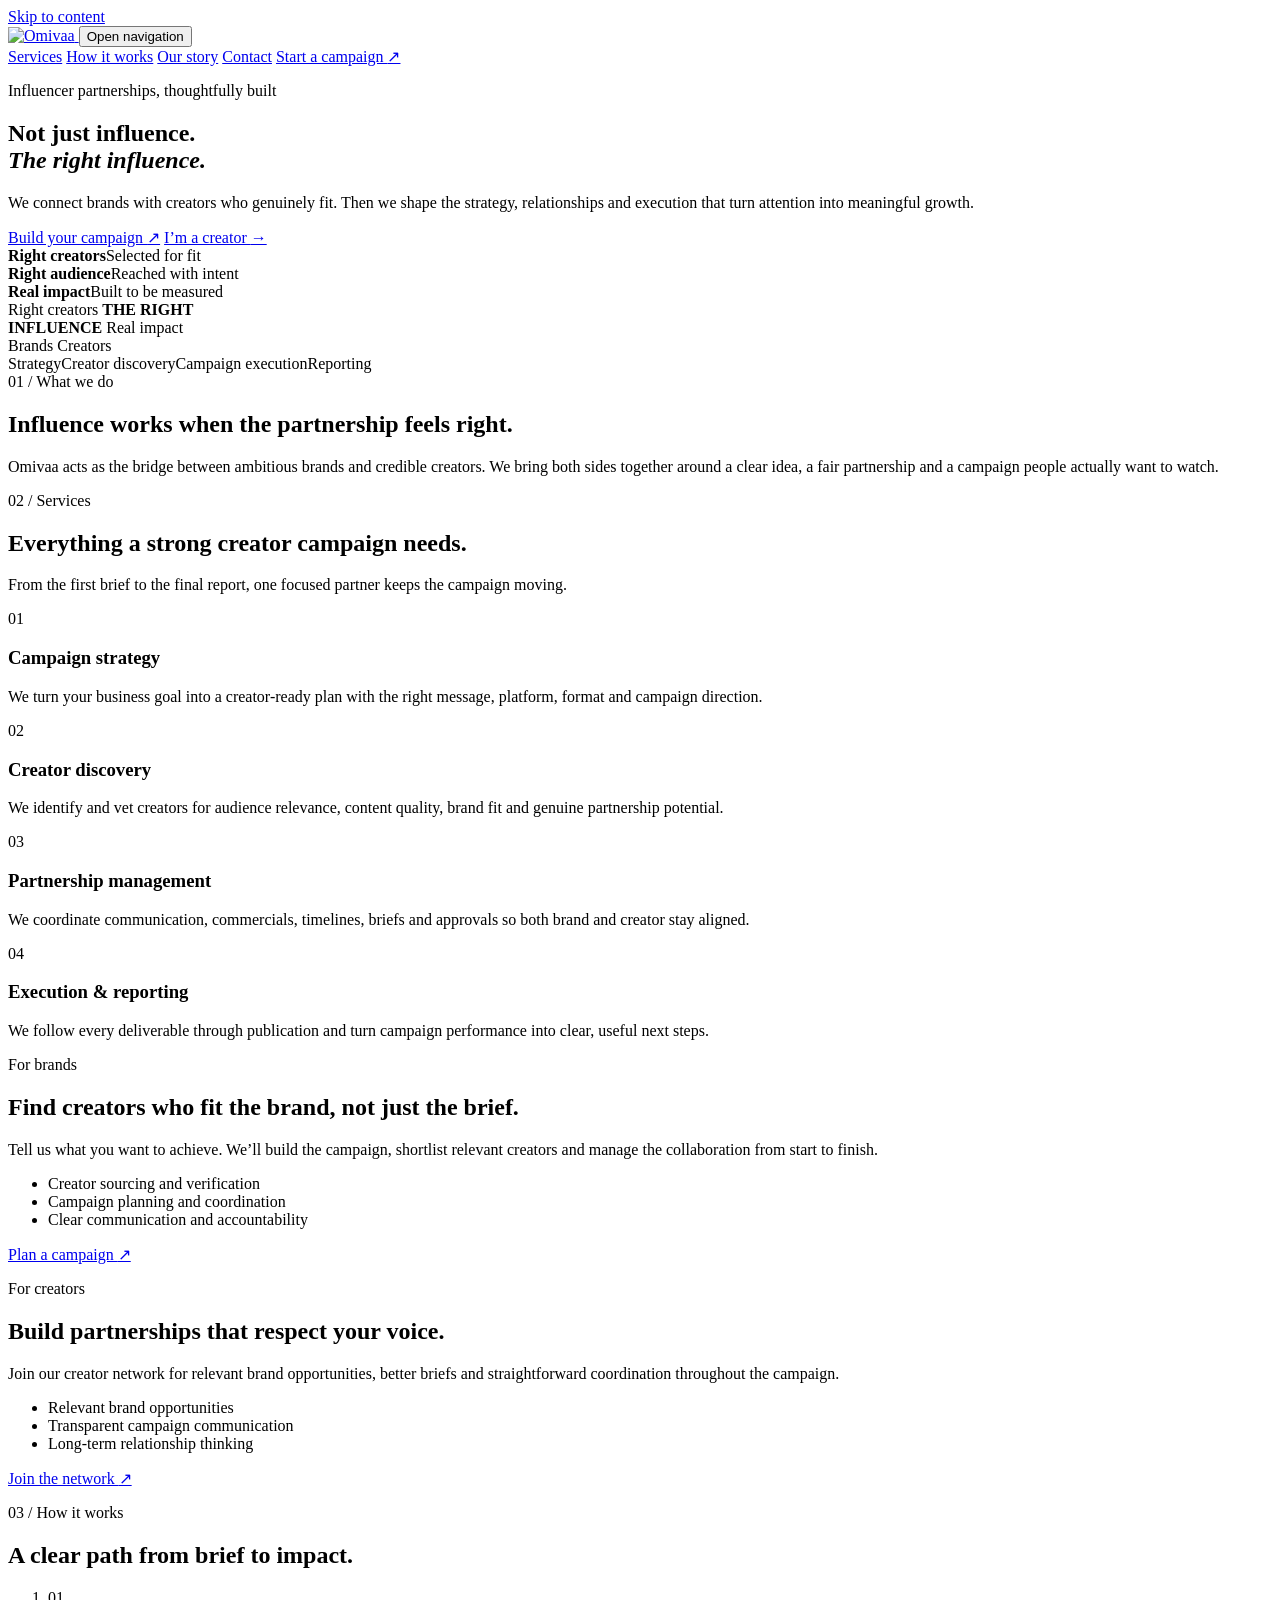
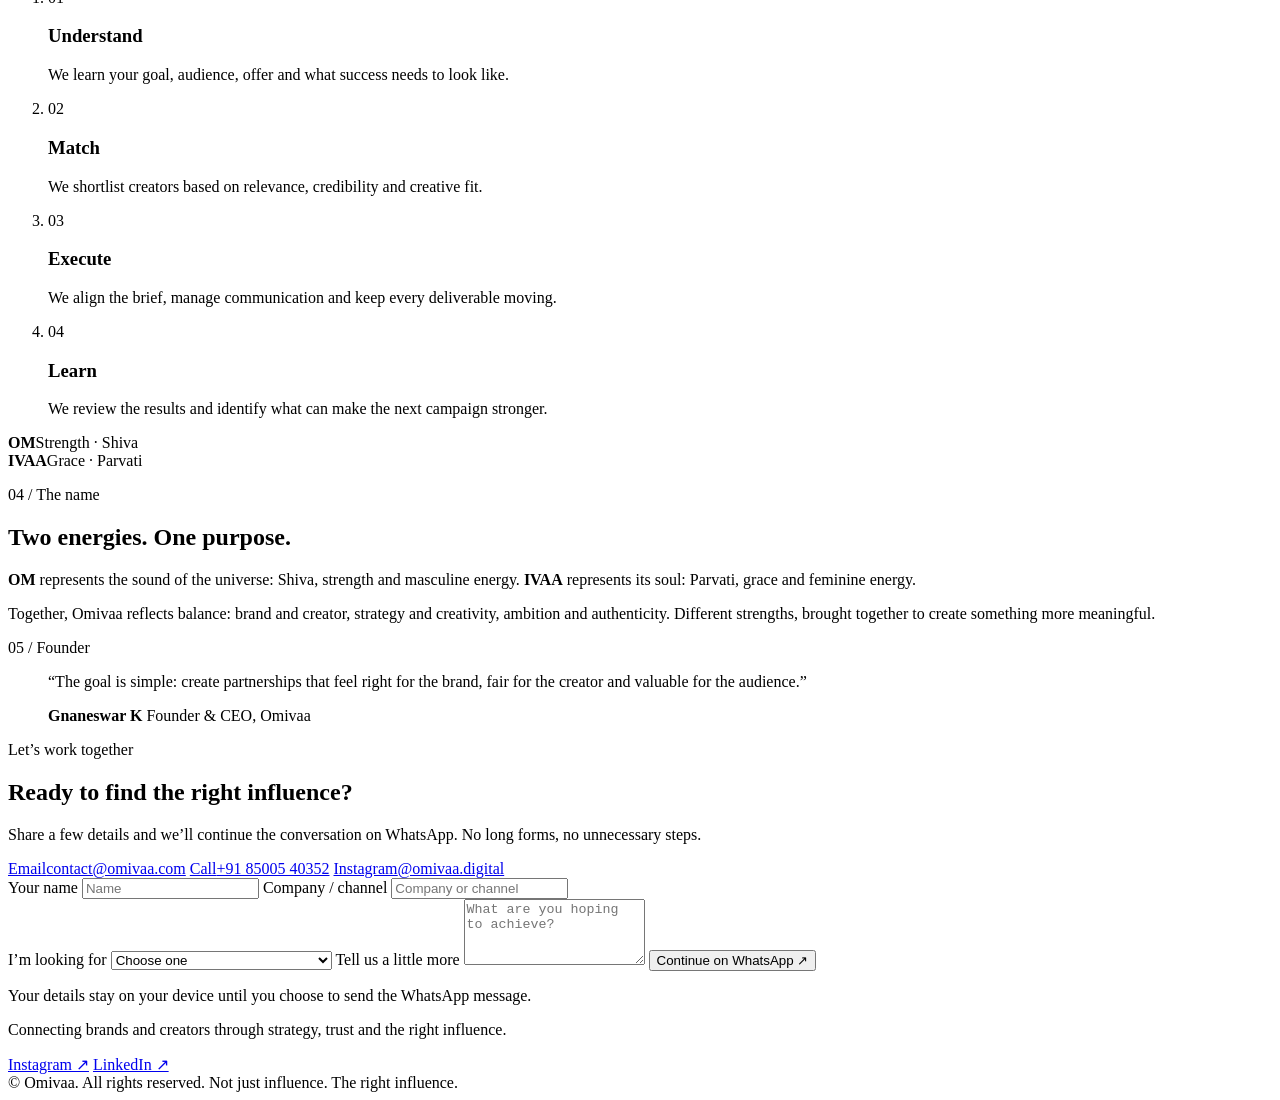
==== index.html @ a983b6be "Add Omivaa website" ====
<!doctype html>
<html lang="en">
<head>
  <meta charset="utf-8">
  <meta name="viewport" content="width=device-width, initial-scale=1">
  <meta name="theme-color" content="#06110e">
  <meta name="description" content="Omivaa connects brands with the right creators through thoughtful strategy, strong relationships and end-to-end campaign execution.">
  <title>Omivaa | The Right Influence</title>
  <link rel="icon" type="image/png" href="assets/omivaa-emblem.png">
  <link rel="stylesheet" href="styles.css">
  <script src="script.js" defer></script>
</head>
<body>
  <a class="skip-link" href="#main">Skip to content</a>

  <header class="site-header" data-header>
    <div class="shell nav-wrap">
      <a class="brand" href="#top" aria-label="Omivaa home">
        <img src="assets/omivaa-wordmark-transparent.png" alt="Omivaa">
      </a>

      <button class="menu-toggle" type="button" aria-expanded="false" aria-controls="site-nav" data-menu-toggle>
        <span></span><span></span>
        <span class="sr-only">Open navigation</span>
      </button>

      <nav class="site-nav" id="site-nav" aria-label="Main navigation" data-nav>
        <a href="#services">Services</a>
        <a href="#process">How it works</a>
        <a href="#story">Our story</a>
        <a href="#contact">Contact</a>
        <a class="nav-cta" href="#contact">Start a campaign <span aria-hidden="true">↗</span></a>
      </nav>
    </div>
  </header>

  <main id="main">
    <section class="hero" id="top">
      <div class="hero-glow hero-glow-one"></div>
      <div class="hero-glow hero-glow-two"></div>
      <div class="shell hero-grid">
        <div class="hero-copy reveal">
          <p class="eyebrow"><span></span> Influencer partnerships, thoughtfully built</p>
          <h1>Not just influence.<br><em>The right influence.</em></h1>
          <p class="hero-lede">We connect brands with creators who genuinely fit. Then we shape the strategy, relationships and execution that turn attention into meaningful growth.</p>
          <div class="hero-actions">
            <a class="button button-primary" href="#contact">Build your campaign <span aria-hidden="true">↗</span></a>
            <a class="button button-quiet" href="#for-creators">I’m a creator <span aria-hidden="true">→</span></a>
          </div>
          <div class="hero-signals" aria-label="Omivaa campaign approach">
            <div><strong>Right creators</strong><span>Selected for fit</span></div>
            <div><strong>Right audience</strong><span>Reached with intent</span></div>
            <div><strong>Real impact</strong><span>Built to be measured</span></div>
          </div>
        </div>

        <div class="hero-mark reveal" aria-label="Omivaa positioning">
          <div class="orbit orbit-one"></div>
          <div class="orbit orbit-two"></div>
          <div class="mark-halo"></div>
          <div class="hero-orbit-copy" aria-hidden="true">
            <span>Right creators</span>
            <strong>THE RIGHT<br>INFLUENCE</strong>
            <span>Real impact</span>
          </div>
          <div class="mark-caption">
            <span>Brands</span>
            <i aria-hidden="true"></i>
            <span>Creators</span>
          </div>
        </div>
      </div>

      <div class="shell hero-foot">
        <span>Strategy</span><i></i><span>Creator discovery</span><i></i><span>Campaign execution</span><i></i><span>Reporting</span>
      </div>
    </section>

    <section class="section intro" aria-labelledby="intro-title">
      <div class="shell intro-grid">
        <div class="section-kicker">01 / What we do</div>
        <div>
          <h2 id="intro-title">Influence works when the partnership feels right.</h2>
          <p>Omivaa acts as the bridge between ambitious brands and credible creators. We bring both sides together around a clear idea, a fair partnership and a campaign people actually want to watch.</p>
        </div>
      </div>
    </section>

    <section class="section services" id="services" aria-labelledby="services-title">
      <div class="shell">
        <div class="section-heading">
          <div>
            <p class="section-kicker">02 / Services</p>
            <h2 id="services-title">Everything a strong creator campaign needs.</h2>
          </div>
          <p>From the first brief to the final report, one focused partner keeps the campaign moving.</p>
        </div>

        <div class="service-grid">
          <article class="service-card reveal">
            <span class="service-number">01</span>
            <h3>Campaign strategy</h3>
            <p>We turn your business goal into a creator-ready plan with the right message, platform, format and campaign direction.</p>
            <span class="card-line"></span>
          </article>
          <article class="service-card reveal">
            <span class="service-number">02</span>
            <h3>Creator discovery</h3>
            <p>We identify and vet creators for audience relevance, content quality, brand fit and genuine partnership potential.</p>
            <span class="card-line"></span>
          </article>
          <article class="service-card reveal">
            <span class="service-number">03</span>
            <h3>Partnership management</h3>
            <p>We coordinate communication, commercials, timelines, briefs and approvals so both brand and creator stay aligned.</p>
            <span class="card-line"></span>
          </article>
          <article class="service-card reveal">
            <span class="service-number">04</span>
            <h3>Execution & reporting</h3>
            <p>We follow every deliverable through publication and turn campaign performance into clear, useful next steps.</p>
            <span class="card-line"></span>
          </article>
        </div>
      </div>
    </section>

    <section class="section pathways" aria-label="Services for brands and creators">
      <div class="shell pathway-grid">
        <article class="pathway pathway-brand reveal">
          <p class="section-kicker">For brands</p>
          <h2>Find creators who fit the brand, not just the brief.</h2>
          <p>Tell us what you want to achieve. We’ll build the campaign, shortlist relevant creators and manage the collaboration from start to finish.</p>
          <ul>
            <li>Creator sourcing and verification</li>
            <li>Campaign planning and coordination</li>
            <li>Clear communication and accountability</li>
          </ul>
          <a href="#contact">Plan a campaign <span aria-hidden="true">↗</span></a>
        </article>

        <article class="pathway pathway-creator reveal" id="for-creators">
          <p class="section-kicker">For creators</p>
          <h2>Build partnerships that respect your voice.</h2>
          <p>Join our creator network for relevant brand opportunities, better briefs and straightforward coordination throughout the campaign.</p>
          <ul>
            <li>Relevant brand opportunities</li>
            <li>Transparent campaign communication</li>
            <li>Long-term relationship thinking</li>
          </ul>
          <a href="https://wa.me/918500540352?text=Hi%20Omivaa%2C%20I%27m%20a%20creator%20and%20I%27d%20like%20to%20join%20your%20network." target="_blank" rel="noopener">Join the network <span aria-hidden="true">↗</span></a>
        </article>
      </div>
    </section>

    <section class="section process" id="process" aria-labelledby="process-title">
      <div class="shell">
        <div class="section-heading compact">
          <div>
            <p class="section-kicker">03 / How it works</p>
            <h2 id="process-title">A clear path from brief to impact.</h2>
          </div>
        </div>
        <ol class="process-list">
          <li class="reveal">
            <span>01</span>
            <div><h3>Understand</h3><p>We learn your goal, audience, offer and what success needs to look like.</p></div>
          </li>
          <li class="reveal">
            <span>02</span>
            <div><h3>Match</h3><p>We shortlist creators based on relevance, credibility and creative fit.</p></div>
          </li>
          <li class="reveal">
            <span>03</span>
            <div><h3>Execute</h3><p>We align the brief, manage communication and keep every deliverable moving.</p></div>
          </li>
          <li class="reveal">
            <span>04</span>
            <div><h3>Learn</h3><p>We review the results and identify what can make the next campaign stronger.</p></div>
          </li>
        </ol>
      </div>
    </section>

    <section class="section story" id="story" aria-labelledby="story-title">
      <div class="shell story-grid">
        <div class="story-mark reveal">
          <div class="name-balance" aria-hidden="true">
            <div><strong>OM</strong><span>Strength · Shiva</span></div>
            <i></i>
            <div><strong>IVAA</strong><span>Grace · Parvati</span></div>
          </div>
        </div>
        <div class="story-copy reveal">
          <p class="section-kicker">04 / The name</p>
          <h2 id="story-title">Two energies. One purpose.</h2>
          <p><strong>OM</strong> represents the sound of the universe: Shiva, strength and masculine energy. <strong>IVAA</strong> represents its soul: Parvati, grace and feminine energy.</p>
          <p>Together, Omivaa reflects balance: brand and creator, strategy and creativity, ambition and authenticity. Different strengths, brought together to create something more meaningful.</p>
        </div>
      </div>
    </section>

    <section class="section founder" aria-labelledby="founder-title">
      <div class="shell founder-grid">
        <p class="section-kicker">05 / Founder</p>
        <blockquote>
          <p id="founder-title">“The goal is simple: create partnerships that feel right for the brand, fair for the creator and valuable for the audience.”</p>
          <footer>
            <strong>Gnaneswar K</strong>
            <span>Founder & CEO, Omivaa</span>
          </footer>
        </blockquote>
      </div>
    </section>

    <section class="section contact" id="contact" aria-labelledby="contact-title">
      <div class="shell contact-grid">
        <div class="contact-copy">
          <p class="section-kicker">Let’s work together</p>
          <h2 id="contact-title">Ready to find the right influence?</h2>
          <p>Share a few details and we’ll continue the conversation on WhatsApp. No long forms, no unnecessary steps.</p>
          <div class="direct-links">
            <a href="mailto:contact@omivaa.com"><span>Email</span>contact@omivaa.com</a>
            <a href="tel:+918500540352"><span>Call</span>+91 85005 40352</a>
            <a href="https://www.instagram.com/omivaa.digital/" target="_blank" rel="noopener"><span>Instagram</span>@omivaa.digital</a>
          </div>
        </div>

        <form class="enquiry-form" data-enquiry-form>
          <div class="field-row">
            <label>
              <span>Your name</span>
              <input type="text" name="name" autocomplete="name" required placeholder="Name">
            </label>
            <label>
              <span>Company / channel</span>
              <input type="text" name="company" autocomplete="organization" placeholder="Company or channel">
            </label>
          </div>
          <label>
            <span>I’m looking for</span>
            <select name="interest" required>
              <option value="">Choose one</option>
              <option>Influencer campaign for my brand</option>
              <option>Creator partnership opportunities</option>
              <option>Digital marketing support</option>
              <option>Something else</option>
            </select>
          </label>
          <label>
            <span>Tell us a little more</span>
            <textarea name="message" rows="4" required placeholder="What are you hoping to achieve?"></textarea>
          </label>
          <button class="button button-primary form-submit" type="submit">Continue on WhatsApp <span aria-hidden="true">↗</span></button>
          <p class="form-note" data-form-status>Your details stay on your device until you choose to send the WhatsApp message.</p>
        </form>
      </div>
    </section>
  </main>

  <footer class="site-footer">
    <div class="shell footer-top">
      <p>Connecting brands and creators through strategy, trust and the right influence.</p>
      <div class="footer-social">
        <a href="https://www.instagram.com/omivaa.digital/" target="_blank" rel="noopener">Instagram ↗</a>
        <a href="https://www.linkedin.com/in/kondragunta-gnaneswar-chowdary-a79087394/" target="_blank" rel="noopener">LinkedIn ↗</a>
      </div>
    </div>
    <div class="shell footer-bottom">
      <span>© <span data-year></span> Omivaa. All rights reserved.</span>
      <span>Not just influence. The right influence.</span>
    </div>
  </footer>
</body>
</html>
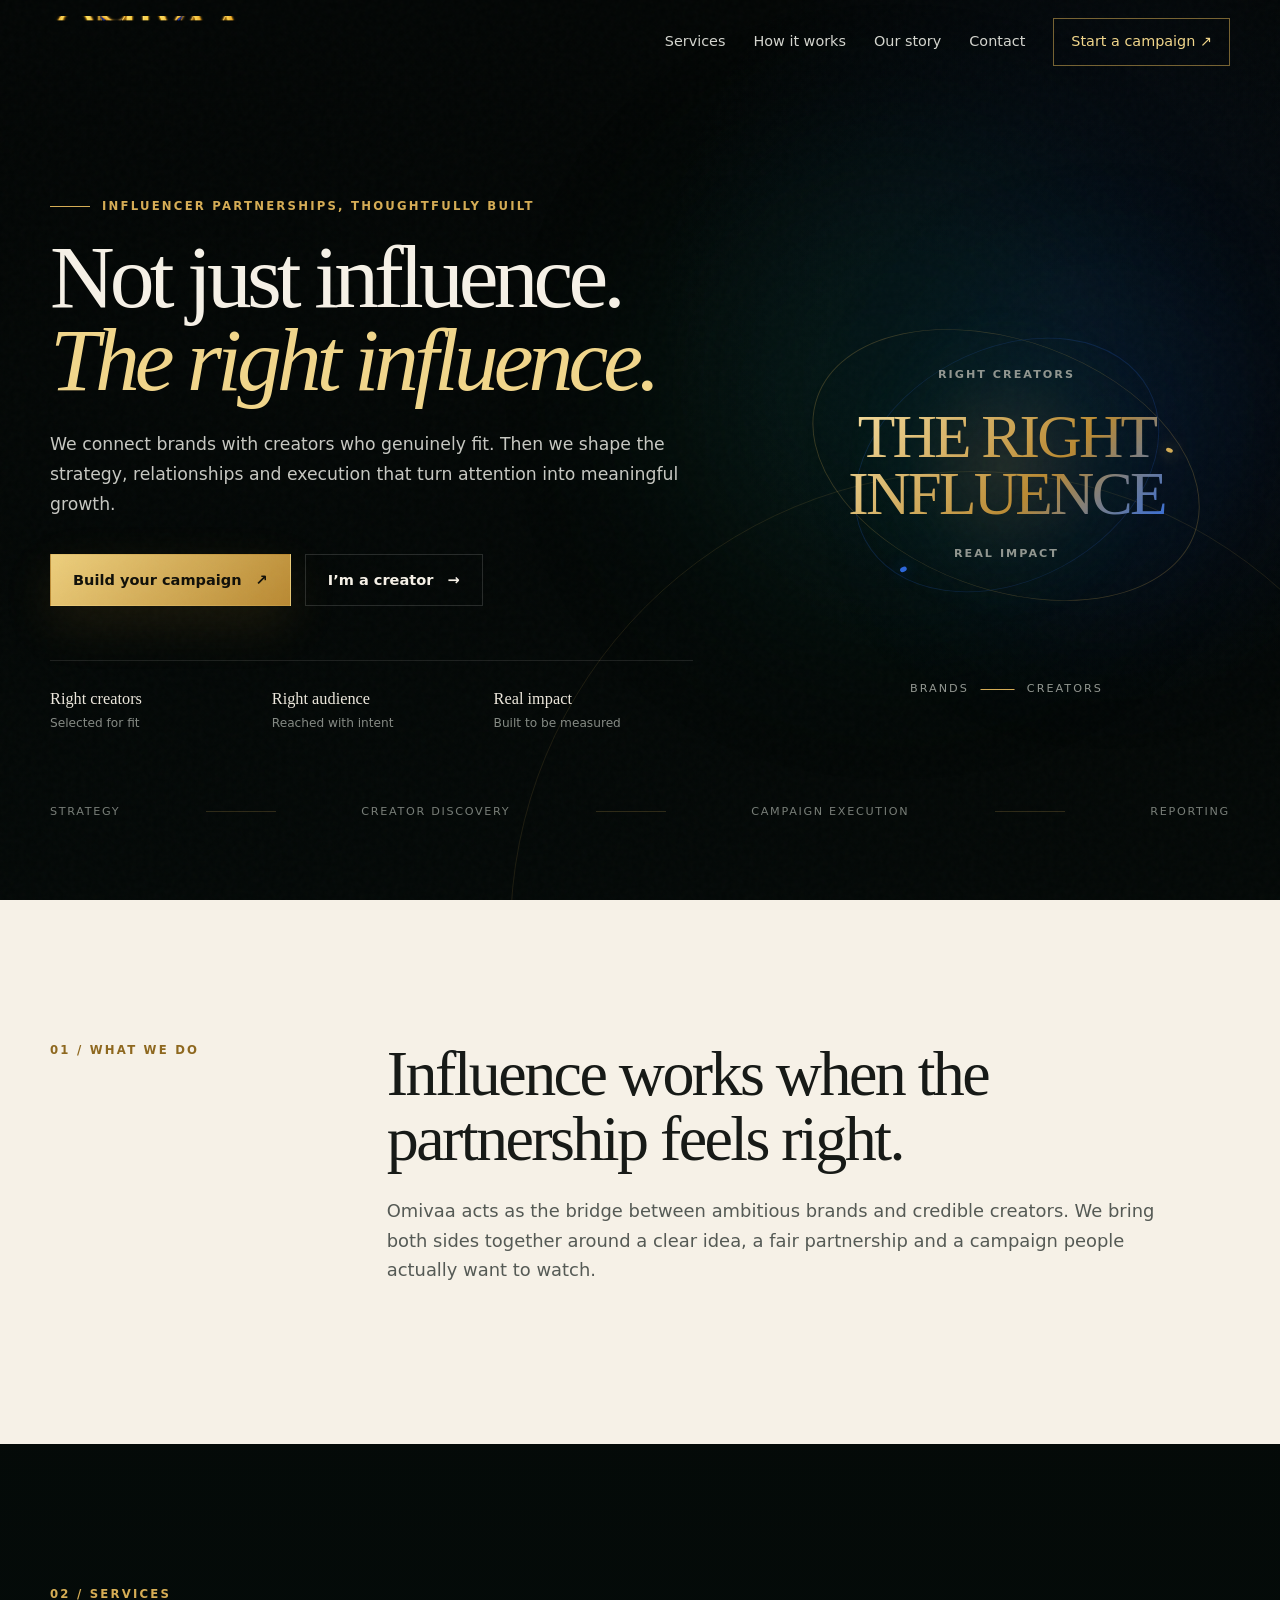
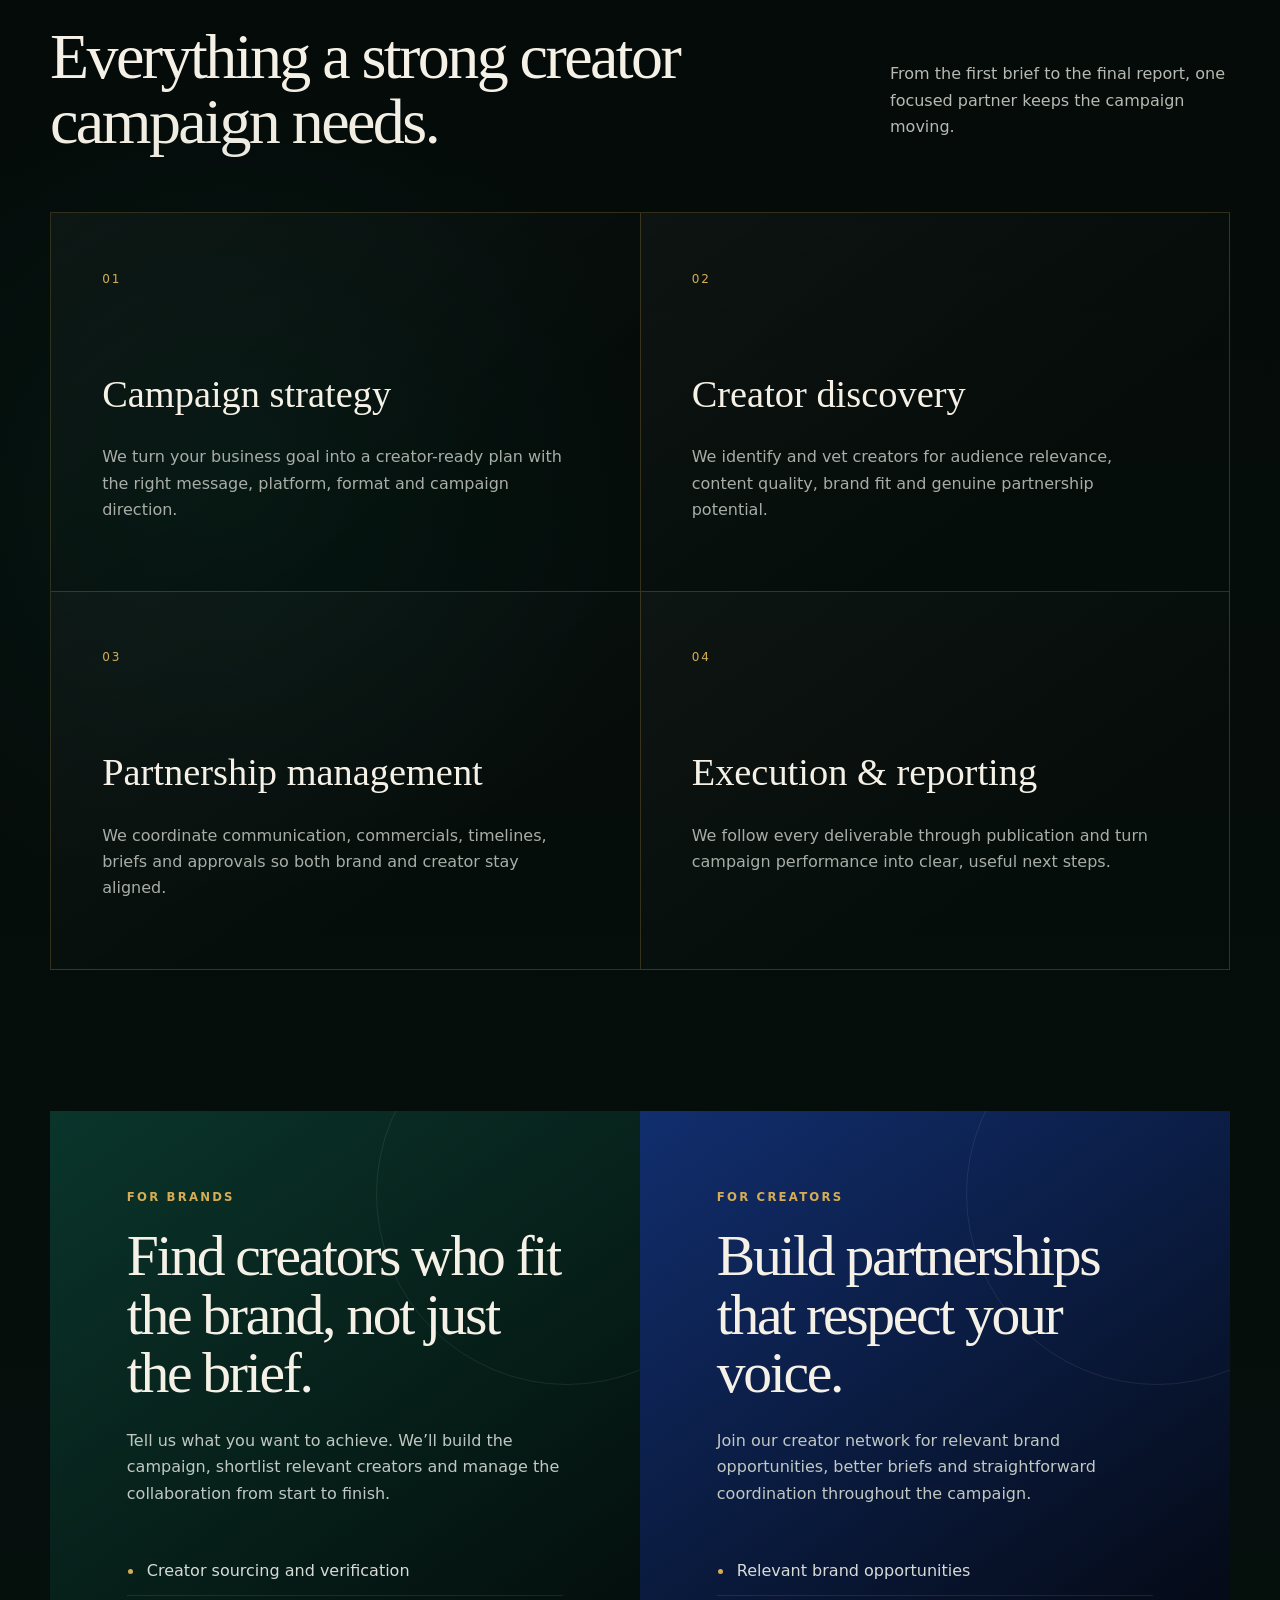
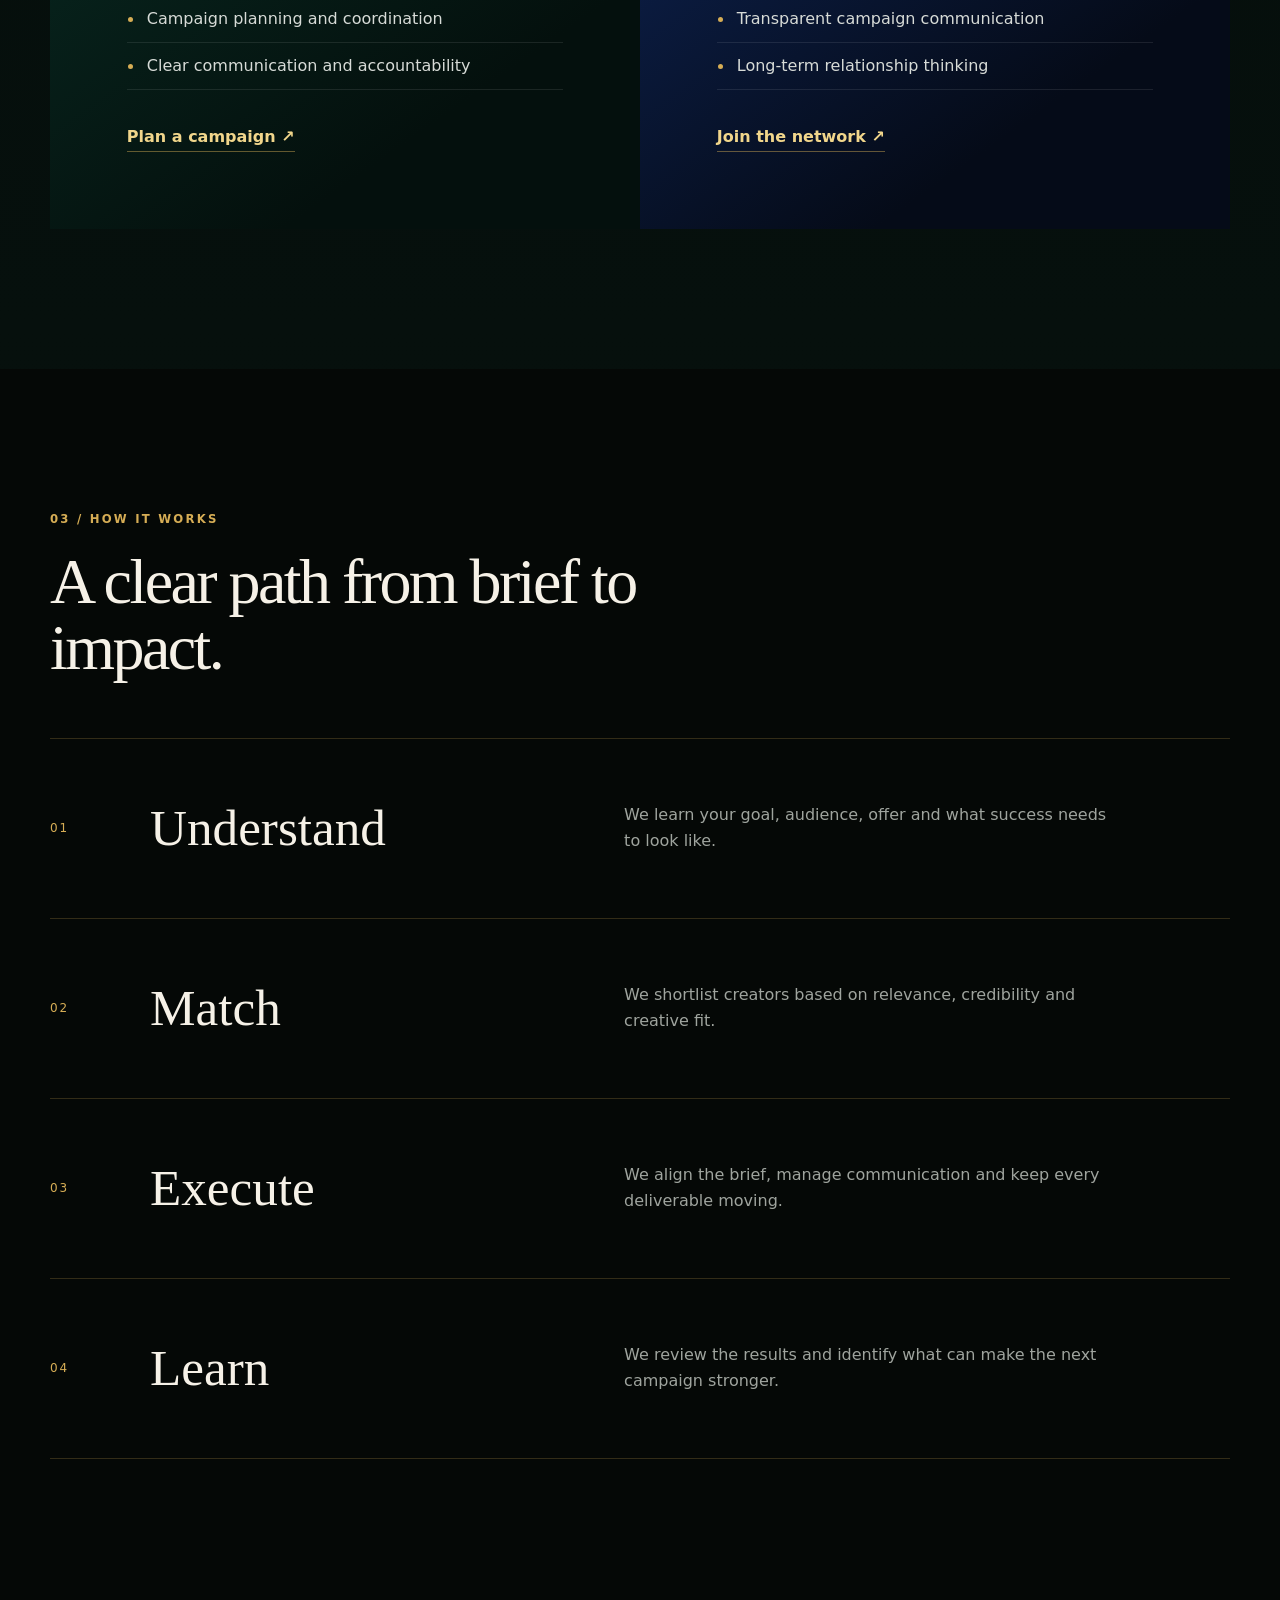
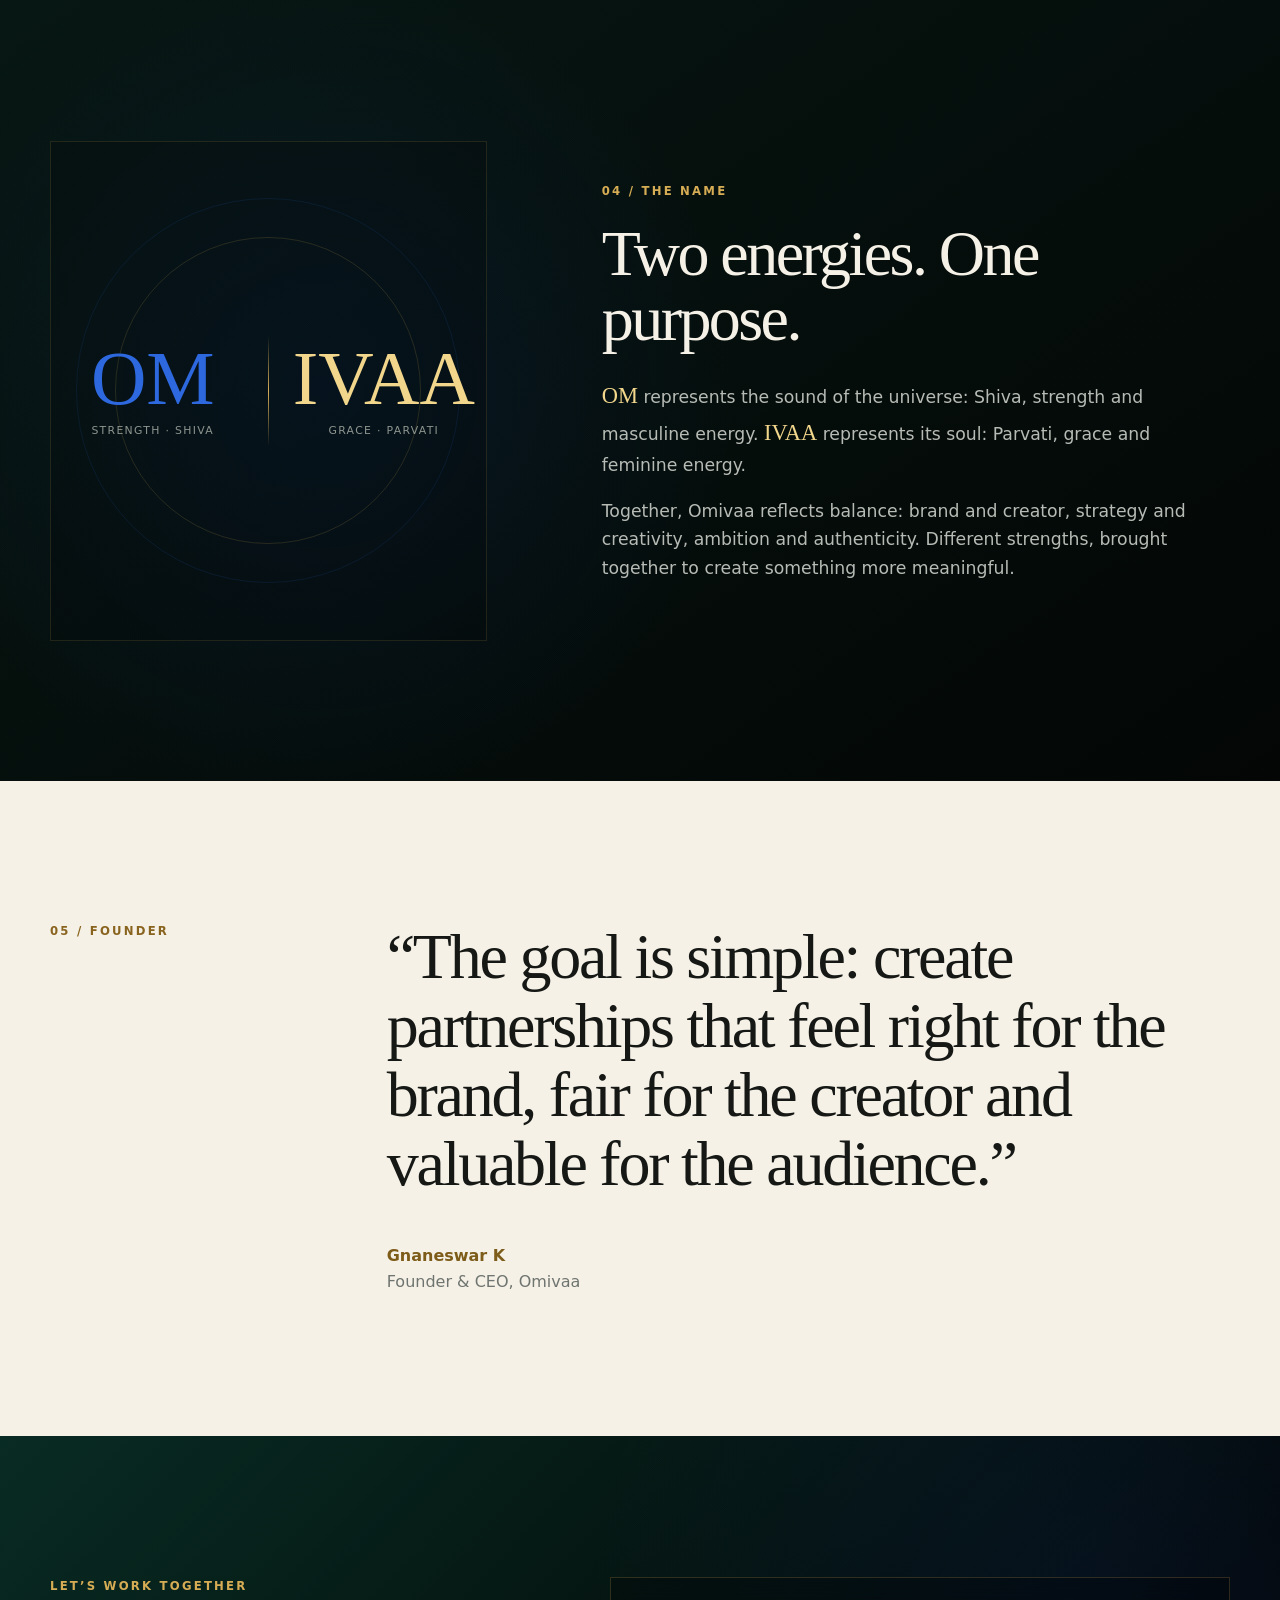
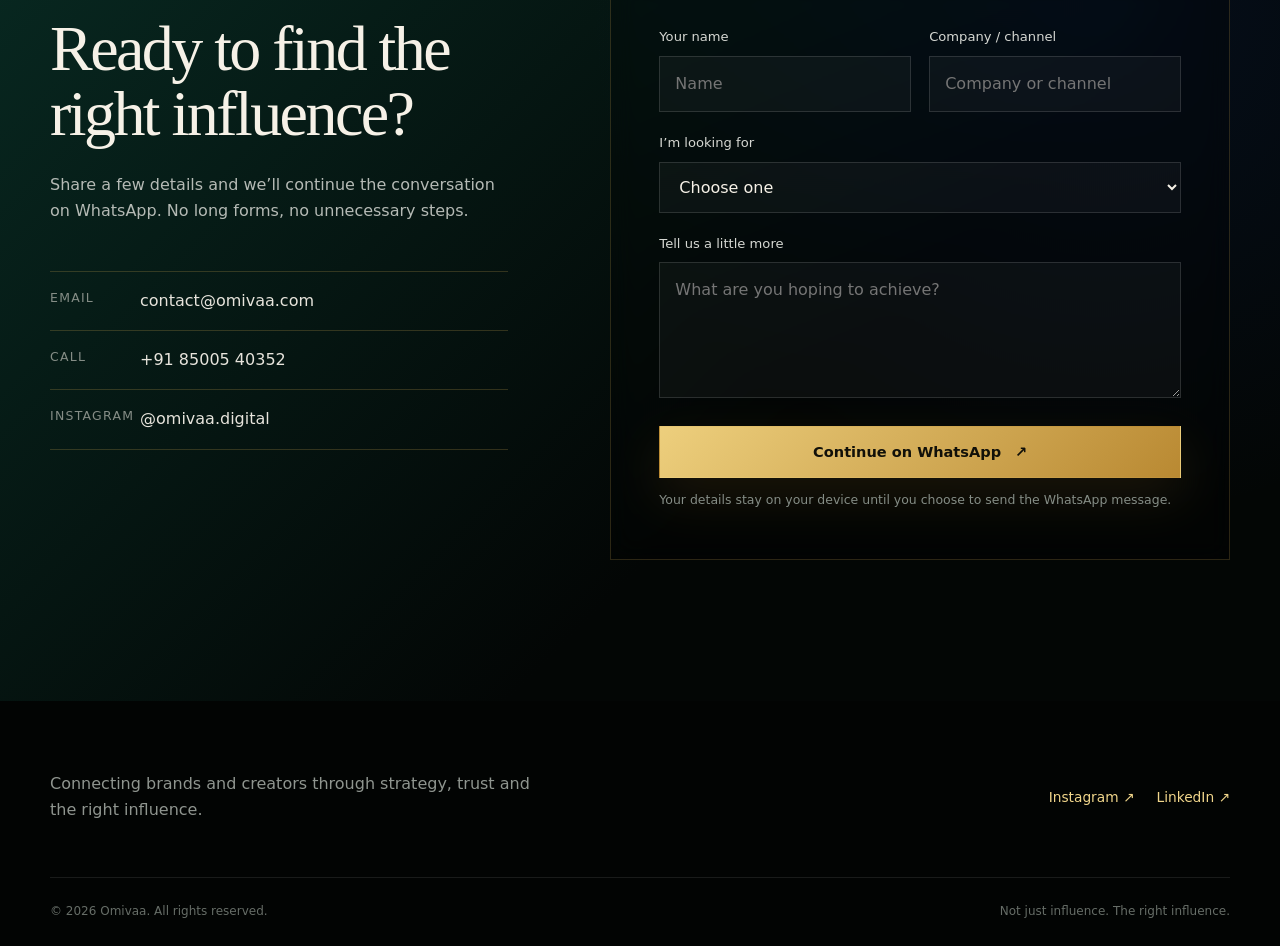
==== commit 36218cb2: "Refresh header logo styles" ====
--- a/index.html
+++ b/index.html
@@ -7,7 +7,7 @@
   <meta name="description" content="Omivaa connects brands with the right creators through thoughtful strategy, strong relationships and end-to-end campaign execution.">
   <title>Omivaa | The Right Influence</title>
   <link rel="icon" type="image/png" href="assets/omivaa-emblem.png">
-  <link rel="stylesheet" href="styles.css">
+  <link rel="stylesheet" href="styles.css?v=3">
   <script src="script.js" defer></script>
 </head>
 <body>
--- a/styles.css
+++ b/styles.css
@@ -0,0 +1,686 @@
+:root {
+  --ink: #030605;
+  --ink-soft: #07100d;
+  --emerald: #062c24;
+  --emerald-bright: #0c4b3c;
+  --blue: #123f9b;
+  --blue-bright: #2d68de;
+  --gold: #d6ad55;
+  --gold-pale: #f1d68b;
+  --cream: #f6f1e7;
+  --muted: #b8b9b2;
+  --line: rgba(214, 173, 85, .22);
+  --glass: rgba(255, 255, 255, .035);
+  --display: Georgia, "Times New Roman", serif;
+  --sans: Inter, ui-sans-serif, system-ui, -apple-system, BlinkMacSystemFont, "Segoe UI", sans-serif;
+  --shell: min(1180px, calc(100% - 40px));
+}
+
+* { box-sizing: border-box; }
+html { scroll-behavior: smooth; }
+body {
+  margin: 0;
+  min-width: 320px;
+  color: var(--cream);
+  background:
+    radial-gradient(circle at 84% 4%, rgba(18, 63, 155, .13), transparent 26rem),
+    linear-gradient(180deg, #030605 0%, #06100d 48%, #030605 100%);
+  font-family: var(--sans);
+  font-size: 16px;
+  line-height: 1.65;
+  overflow-x: hidden;
+}
+
+body::before {
+  position: fixed;
+  inset: 0;
+  content: "";
+  pointer-events: none;
+  opacity: .055;
+  z-index: 20;
+  background-image: url("data:image/svg+xml,%3Csvg viewBox='0 0 180 180' xmlns='http://www.w3.org/2000/svg'%3E%3Cfilter id='n'%3E%3CfeTurbulence type='fractalNoise' baseFrequency='.9' numOctaves='4' stitchTiles='stitch'/%3E%3C/filter%3E%3Crect width='100%25' height='100%25' filter='url(%23n)' opacity='.45'/%3E%3C/svg%3E");
+}
+
+img { max-width: 100%; display: block; }
+a { color: inherit; text-decoration: none; }
+button, input, select, textarea { font: inherit; }
+button { color: inherit; }
+
+.shell { width: var(--shell); margin-inline: auto; }
+.sr-only {
+  position: absolute;
+  width: 1px;
+  height: 1px;
+  padding: 0;
+  margin: -1px;
+  overflow: hidden;
+  clip: rect(0, 0, 0, 0);
+  white-space: nowrap;
+  border: 0;
+}
+.skip-link {
+  position: fixed;
+  top: 12px;
+  left: 12px;
+  z-index: 999;
+  padding: 10px 16px;
+  background: var(--cream);
+  color: var(--ink);
+  transform: translateY(-150%);
+}
+.skip-link:focus { transform: translateY(0); }
+
+.site-header {
+  position: fixed;
+  inset: 0 0 auto;
+  z-index: 50;
+  border-bottom: 1px solid transparent;
+  transition: background .3s ease, border-color .3s ease, backdrop-filter .3s ease;
+}
+.site-header.is-scrolled {
+  background: rgba(3, 6, 5, .82);
+  border-color: rgba(214, 173, 85, .12);
+  backdrop-filter: blur(18px);
+}
+.nav-wrap {
+  min-height: 84px;
+  display: flex;
+  align-items: center;
+  justify-content: space-between;
+  gap: 28px;
+}
+.brand {
+  width: 200px;
+  height: 52px;
+  overflow: hidden;
+  display: flex;
+  align-items: center;
+}
+.brand img {
+  width: 100%;
+  height: auto;
+  max-width: none;
+  transform: translateY(-18.5%);
+}
+.site-nav { display: flex; align-items: center; gap: 28px; }
+.site-nav > a {
+  color: #d4d5cf;
+  font-size: .9rem;
+  transition: color .2s ease;
+}
+.site-nav > a:hover { color: var(--gold-pale); }
+.site-nav .nav-cta {
+  padding: 11px 17px;
+  border: 1px solid rgba(214, 173, 85, .55);
+  color: var(--gold-pale);
+}
+.menu-toggle { display: none; }
+
+.hero {
+  min-height: 100vh;
+  padding: 160px 0 42px;
+  position: relative;
+  isolation: isolate;
+  display: flex;
+  flex-direction: column;
+  justify-content: center;
+  overflow: hidden;
+}
+.hero::before {
+  position: absolute;
+  inset: auto -12vw -55% auto;
+  width: 72vw;
+  aspect-ratio: 1;
+  border: 1px solid rgba(214, 173, 85, .12);
+  border-radius: 50%;
+  content: "";
+  z-index: -2;
+}
+.hero-glow {
+  position: absolute;
+  border-radius: 50%;
+  filter: blur(80px);
+  pointer-events: none;
+  z-index: -3;
+}
+.hero-glow-one {
+  width: 460px;
+  height: 460px;
+  right: 12%;
+  top: 18%;
+  background: rgba(6, 72, 58, .2);
+}
+.hero-glow-two {
+  width: 300px;
+  height: 300px;
+  right: 2%;
+  top: 34%;
+  background: rgba(18, 63, 155, .12);
+}
+.hero-grid {
+  display: grid;
+  grid-template-columns: minmax(0, 1.18fr) minmax(360px, .82fr);
+  align-items: center;
+  gap: clamp(48px, 7vw, 110px);
+}
+.eyebrow,
+.section-kicker {
+  margin: 0 0 20px;
+  color: var(--gold);
+  font-size: .73rem;
+  font-weight: 700;
+  letter-spacing: .19em;
+  text-transform: uppercase;
+}
+.eyebrow { display: flex; align-items: center; gap: 12px; }
+.eyebrow span { width: 40px; height: 1px; background: var(--gold); }
+h1, h2, h3, p { margin-top: 0; }
+h1, h2 { font-family: var(--display); font-weight: 400; }
+h1 {
+  max-width: 830px;
+  margin-bottom: 28px;
+  font-size: clamp(3.4rem, 7vw, 7.25rem);
+  line-height: .92;
+  letter-spacing: -.055em;
+}
+h1 em { color: var(--gold-pale); font-weight: 400; }
+.hero-lede {
+  max-width: 650px;
+  color: #c7c8c2;
+  font-size: clamp(1.05rem, 1.35vw, 1.22rem);
+  line-height: 1.75;
+}
+.hero-actions { display: flex; flex-wrap: wrap; gap: 14px; margin: 34px 0 54px; }
+.button {
+  min-height: 52px;
+  padding: 13px 22px;
+  border: 1px solid transparent;
+  display: inline-flex;
+  align-items: center;
+  justify-content: center;
+  gap: 14px;
+  font-weight: 700;
+  font-size: .91rem;
+  cursor: pointer;
+  transition: transform .2s ease, background .2s ease, border-color .2s ease;
+}
+.button:hover { transform: translateY(-2px); }
+.button-primary {
+  background: linear-gradient(135deg, #edcf7d, #b98932);
+  color: #111009;
+  box-shadow: 0 18px 50px rgba(186, 137, 43, .14);
+}
+.button-primary:hover { background: linear-gradient(135deg, #f6dfa0, #c89a3d); }
+.button-quiet { border-color: rgba(255,255,255,.14); color: var(--cream); }
+.button-quiet:hover { border-color: var(--line); background: rgba(255,255,255,.035); }
+.hero-signals {
+  max-width: 670px;
+  padding-top: 25px;
+  border-top: 1px solid rgba(255,255,255,.1);
+  display: grid;
+  grid-template-columns: repeat(3, 1fr);
+  gap: 22px;
+}
+.hero-signals div { display: flex; flex-direction: column; }
+.hero-signals strong { color: #ede8dd; font-family: var(--display); font-size: 1.02rem; font-weight: 400; }
+.hero-signals span { color: #858a84; font-size: .76rem; }
+
+.hero-mark {
+  position: relative;
+  min-height: 520px;
+  display: grid;
+  place-items: center;
+}
+.hero-orbit-copy {
+  position: relative;
+  z-index: 4;
+  width: min(360px, 82%);
+  aspect-ratio: 1;
+  display: flex;
+  flex-direction: column;
+  align-items: center;
+  justify-content: center;
+  gap: 24px;
+  text-align: center;
+}
+.hero-orbit-copy strong {
+  font-family: var(--display);
+  font-size: clamp(2.5rem, 4.8vw, 4.5rem);
+  font-weight: 400;
+  line-height: .92;
+  letter-spacing: -.045em;
+  background: linear-gradient(135deg, #f6dfa0, #b98932 62%, #366fdb);
+  -webkit-background-clip: text;
+  background-clip: text;
+  color: transparent;
+}
+.hero-orbit-copy span {
+  color: #919690;
+  font-size: .7rem;
+  font-weight: 700;
+  letter-spacing: .18em;
+  text-transform: uppercase;
+}
+.mark-halo {
+  position: absolute;
+  width: 70%;
+  aspect-ratio: 1;
+  border-radius: 50%;
+  background: radial-gradient(circle, rgba(214,173,85,.13), rgba(6,44,36,.15) 45%, transparent 70%);
+  filter: blur(5px);
+}
+.orbit {
+  position: absolute;
+  border: 1px solid rgba(214,173,85,.24);
+  border-radius: 50%;
+}
+.orbit::after {
+  position: absolute;
+  width: 7px;
+  height: 7px;
+  border-radius: 50%;
+  background: var(--gold);
+  box-shadow: 0 0 20px var(--gold);
+  content: "";
+}
+.orbit-one { width: 90%; aspect-ratio: 1; transform: rotate(20deg) scaleY(.62); }
+.orbit-one::after { right: 12%; top: 21%; }
+.orbit-two { width: 72%; aspect-ratio: 1; transform: rotate(-28deg) scaleY(.72); border-color: rgba(45,104,222,.2); }
+.orbit-two::after { left: 5%; bottom: 30%; background: var(--blue-bright); box-shadow: 0 0 18px var(--blue); }
+.mark-caption {
+  position: absolute;
+  bottom: 26px;
+  left: 50%;
+  transform: translateX(-50%);
+  display: flex;
+  align-items: center;
+  gap: 12px;
+  color: #919690;
+  font-size: .7rem;
+  letter-spacing: .18em;
+  text-transform: uppercase;
+  white-space: nowrap;
+}
+.mark-caption i { width: 34px; height: 1px; background: var(--gold); }
+.hero-foot {
+  margin-top: 70px;
+  display: flex;
+  justify-content: space-between;
+  align-items: center;
+  gap: 16px;
+  color: #777d77;
+  font-size: .7rem;
+  letter-spacing: .15em;
+  text-transform: uppercase;
+}
+.hero-foot i { flex: 1; max-width: 70px; height: 1px; background: rgba(214,173,85,.2); }
+
+.section { padding: clamp(90px, 11vw, 150px) 0; }
+.section h2 {
+  margin-bottom: 25px;
+  font-size: clamp(2.5rem, 5vw, 5.2rem);
+  line-height: 1.02;
+  letter-spacing: -.04em;
+}
+.intro {
+  background: var(--cream);
+  color: #171a17;
+}
+.intro-grid,
+.founder-grid {
+  display: grid;
+  grid-template-columns: .34fr 1fr;
+  gap: 50px;
+}
+.intro .section-kicker { color: #8e681f; }
+.intro h2 { max-width: 900px; }
+.intro-grid > div:last-child > p {
+  max-width: 780px;
+  color: #555a55;
+  font-size: 1.12rem;
+}
+
+.services { position: relative; }
+.services::before {
+  position: absolute;
+  inset: 0;
+  content: "";
+  background: radial-gradient(circle at 18% 50%, rgba(6,76,60,.16), transparent 35%);
+  pointer-events: none;
+}
+.section-heading {
+  margin-bottom: 58px;
+  display: grid;
+  grid-template-columns: minmax(0, 1fr) 340px;
+  gap: 40px;
+  align-items: end;
+}
+.section-heading > p { margin: 0 0 14px; color: var(--muted); }
+.section-heading h2 { max-width: 760px; margin-bottom: 0; }
+.section-heading.compact { grid-template-columns: 1fr; }
+.service-grid {
+  display: grid;
+  grid-template-columns: repeat(2, 1fr);
+  border-top: 1px solid var(--line);
+  border-left: 1px solid var(--line);
+}
+.service-card {
+  min-height: 340px;
+  padding: clamp(30px, 4vw, 54px);
+  position: relative;
+  border-right: 1px solid var(--line);
+  border-bottom: 1px solid var(--line);
+  background: linear-gradient(145deg, rgba(255,255,255,.035), transparent 70%);
+  overflow: hidden;
+}
+.service-card::before {
+  position: absolute;
+  inset: 0;
+  content: "";
+  background: linear-gradient(120deg, rgba(6,76,60,.16), rgba(18,63,155,.07));
+  opacity: 0;
+  transition: opacity .35s ease;
+}
+.service-card:hover::before { opacity: 1; }
+.service-number { color: var(--gold); font-size: .75rem; letter-spacing: .16em; }
+.service-card h3 {
+  position: relative;
+  margin: 72px 0 18px;
+  font-family: var(--display);
+  font-size: clamp(1.8rem, 3vw, 2.7rem);
+  font-weight: 400;
+}
+.service-card p { position: relative; max-width: 470px; color: #a9ada7; }
+.card-line {
+  position: absolute;
+  right: 0;
+  bottom: 0;
+  width: 0;
+  height: 2px;
+  background: linear-gradient(90deg, var(--blue), var(--gold));
+  transition: width .35s ease;
+}
+.service-card:hover .card-line { width: 100%; }
+
+.pathways { padding-top: 0; }
+.pathway-grid { display: grid; grid-template-columns: 1fr 1fr; }
+.pathway {
+  min-height: 630px;
+  padding: clamp(42px, 6vw, 78px);
+  display: flex;
+  flex-direction: column;
+  justify-content: flex-end;
+  position: relative;
+  overflow: hidden;
+}
+.pathway::before {
+  position: absolute;
+  inset: -15% -20% auto auto;
+  width: 380px;
+  aspect-ratio: 1;
+  border: 1px solid rgba(255,255,255,.08);
+  border-radius: 50%;
+  content: "";
+}
+.pathway-brand { background: linear-gradient(145deg, #0a352b, #04100d 78%); }
+.pathway-creator { background: linear-gradient(145deg, #112e6e, #050b18 78%); }
+.pathway h2 { max-width: 520px; font-size: clamp(2.5rem, 4.5vw, 4.5rem); }
+.pathway > p:not(.section-kicker) { max-width: 500px; color: #c1c8c3; }
+.pathway ul { margin: 25px 0 34px; padding: 0; list-style: none; }
+.pathway li { padding: 10px 0; border-bottom: 1px solid rgba(255,255,255,.09); color: #d7dbd7; }
+.pathway li::before {
+  content: "";
+  width: 5px;
+  height: 5px;
+  margin: 0 14px 2px 1px;
+  border-radius: 50%;
+  background: var(--gold);
+  display: inline-block;
+}
+.pathway > a { width: fit-content; color: var(--gold-pale); font-weight: 700; border-bottom: 1px solid rgba(214,173,85,.45); }
+
+.process { background: #050806; }
+.process-list {
+  margin: 0;
+  padding: 0;
+  list-style: none;
+  border-top: 1px solid var(--line);
+}
+.process-list li {
+  min-height: 180px;
+  padding: 36px 0;
+  display: grid;
+  grid-template-columns: 100px 1fr;
+  align-items: center;
+  border-bottom: 1px solid var(--line);
+}
+.process-list > li > span { color: var(--gold); font-size: .75rem; letter-spacing: .16em; }
+.process-list li div { display: grid; grid-template-columns: .7fr 1fr; gap: 50px; align-items: center; }
+.process-list h3 { margin: 0; font-family: var(--display); font-size: clamp(2rem, 4vw, 3.6rem); font-weight: 400; }
+.process-list p { max-width: 500px; margin: 0; color: #9fa49e; }
+
+.story {
+  background:
+    radial-gradient(circle at 25% 50%, rgba(18,63,155,.16), transparent 26rem),
+    linear-gradient(145deg, #071713, #030605);
+}
+.story-grid { display: grid; grid-template-columns: .82fr 1.18fr; align-items: center; gap: clamp(50px, 9vw, 140px); }
+.story-mark {
+  min-height: 500px;
+  display: grid;
+  place-items: center;
+  position: relative;
+  border: 1px solid rgba(214,173,85,.14);
+  background: rgba(0,0,0,.2);
+}
+.story-mark::before,
+.story-mark::after {
+  position: absolute;
+  border: 1px solid rgba(214,173,85,.16);
+  border-radius: 50%;
+  content: "";
+}
+.story-mark::before { width: 70%; aspect-ratio: 1; }
+.story-mark::after { width: 88%; aspect-ratio: 1; border-color: rgba(45,104,222,.12); }
+.name-balance {
+  position: relative;
+  z-index: 2;
+  display: grid;
+  grid-template-columns: 1fr auto 1fr;
+  gap: 24px;
+  align-items: center;
+  text-align: center;
+}
+.name-balance div { display: flex; flex-direction: column; gap: 4px; }
+.name-balance strong {
+  font-family: var(--display);
+  font-size: clamp(3.2rem, 6vw, 5.5rem);
+  font-weight: 400;
+  line-height: 1;
+}
+.name-balance div:first-child strong { color: var(--blue-bright); }
+.name-balance div:last-child strong { color: var(--gold-pale); }
+.name-balance span {
+  color: #8e958f;
+  font-size: .68rem;
+  letter-spacing: .12em;
+  text-transform: uppercase;
+}
+.name-balance i { width: 1px; height: 110px; background: linear-gradient(transparent, var(--gold), transparent); }
+.story-copy p:not(.section-kicker) { color: #b7bbb5; font-size: 1.08rem; }
+.story-copy strong { color: var(--gold-pale); font-family: var(--display); font-size: 1.3em; font-weight: 400; }
+
+.founder { background: var(--cream); color: #151815; }
+.founder .section-kicker { color: #89641f; }
+.founder blockquote { margin: 0; }
+.founder blockquote > p {
+  max-width: 940px;
+  margin-bottom: 44px;
+  font-family: var(--display);
+  font-size: clamp(2.3rem, 5vw, 5rem);
+  line-height: 1.08;
+  letter-spacing: -.035em;
+}
+.founder blockquote footer { display: flex; flex-direction: column; }
+.founder blockquote strong { color: #7d5b18; }
+.founder blockquote span { color: #6e746f; }
+
+.contact {
+  position: relative;
+  background: linear-gradient(135deg, #082b23, #030605 64%);
+}
+.contact::before {
+  position: absolute;
+  inset: 0;
+  content: "";
+  background: radial-gradient(circle at 86% 20%, rgba(18,63,155,.15), transparent 32rem);
+  pointer-events: none;
+}
+.contact-grid {
+  position: relative;
+  display: grid;
+  grid-template-columns: .85fr 1.15fr;
+  gap: clamp(50px, 8vw, 110px);
+  align-items: start;
+}
+.contact-copy h2 { max-width: 650px; }
+.contact-copy > p:not(.section-kicker) { max-width: 540px; color: #b5bab5; }
+.direct-links { margin-top: 46px; border-top: 1px solid var(--line); }
+.direct-links a {
+  padding: 16px 0;
+  border-bottom: 1px solid var(--line);
+  display: grid;
+  grid-template-columns: 90px 1fr;
+  color: #e7e4dc;
+}
+.direct-links span { color: #858d86; font-size: .78rem; text-transform: uppercase; letter-spacing: .1em; }
+.enquiry-form {
+  padding: clamp(28px, 4vw, 48px);
+  border: 1px solid rgba(214,173,85,.2);
+  background: rgba(0,0,0,.25);
+  backdrop-filter: blur(12px);
+}
+.field-row { display: grid; grid-template-columns: 1fr 1fr; gap: 18px; }
+.enquiry-form label { display: block; margin-bottom: 20px; }
+.enquiry-form label > span { display: block; margin-bottom: 8px; color: #d5d7d2; font-size: .82rem; }
+.enquiry-form input,
+.enquiry-form select,
+.enquiry-form textarea {
+  width: 100%;
+  border: 1px solid rgba(255,255,255,.13);
+  border-radius: 0;
+  padding: 14px 15px;
+  color: var(--cream);
+  background: rgba(255,255,255,.035);
+  outline: none;
+}
+.enquiry-form select { color-scheme: dark; }
+.enquiry-form input:focus,
+.enquiry-form select:focus,
+.enquiry-form textarea:focus { border-color: var(--gold); box-shadow: 0 0 0 3px rgba(214,173,85,.1); }
+.enquiry-form textarea { resize: vertical; min-height: 130px; }
+.form-submit { width: 100%; }
+.form-note { margin: 12px 0 0; color: #858d86; font-size: .78rem; }
+
+.site-footer { padding: 70px 0 24px; background: #020403; }
+.footer-top {
+  padding-bottom: 54px;
+  display: grid;
+  grid-template-columns: minmax(0, 1fr) auto;
+  gap: 50px;
+  align-items: center;
+}
+.footer-top > p { max-width: 480px; margin: 0; color: #8f958f; }
+.footer-social { display: flex; gap: 22px; color: var(--gold-pale); font-size: .86rem; }
+.footer-bottom {
+  padding-top: 24px;
+  border-top: 1px solid rgba(255,255,255,.09);
+  display: flex;
+  justify-content: space-between;
+  gap: 24px;
+  color: #666d67;
+  font-size: .75rem;
+}
+
+.reveal {
+  opacity: 0;
+  transform: translateY(20px);
+  transition: opacity .65s ease, transform .65s ease;
+}
+.reveal.is-visible { opacity: 1; transform: translateY(0); }
+
+:focus-visible { outline: 2px solid var(--gold-pale); outline-offset: 4px; }
+
+@media (max-width: 980px) {
+  .menu-toggle {
+    width: 44px;
+    height: 44px;
+    border: 1px solid rgba(255,255,255,.12);
+    background: transparent;
+    display: grid;
+    place-content: center;
+    gap: 6px;
+    cursor: pointer;
+  }
+  .menu-toggle span:not(.sr-only) { width: 20px; height: 1px; display: block; background: var(--cream); transition: transform .2s ease; }
+  .menu-toggle[aria-expanded="true"] span:first-child { transform: translateY(3.5px) rotate(45deg); }
+  .menu-toggle[aria-expanded="true"] span:nth-child(2) { transform: translateY(-3.5px) rotate(-45deg); }
+  .site-nav {
+    position: absolute;
+    inset: 84px 20px auto;
+    padding: 28px;
+    border: 1px solid var(--line);
+    background: rgba(3,6,5,.97);
+    flex-direction: column;
+    align-items: stretch;
+    gap: 18px;
+    opacity: 0;
+    visibility: hidden;
+    transform: translateY(-8px);
+    transition: .2s ease;
+  }
+  .site-nav.is-open { opacity: 1; visibility: visible; transform: translateY(0); }
+  .site-nav .nav-cta { text-align: center; }
+  .hero-grid { grid-template-columns: 1fr; }
+  .hero-copy { max-width: 820px; }
+  .hero-mark { min-height: 450px; }
+  .section-heading { grid-template-columns: 1fr; }
+  .pathway-grid,
+  .story-grid,
+  .contact-grid { grid-template-columns: 1fr; }
+  .pathway { min-height: 560px; }
+  .story-mark { min-height: 450px; }
+  .contact-copy { max-width: 720px; }
+  .footer-top { grid-template-columns: 1fr; gap: 20px; }
+}
+
+@media (max-width: 700px) {
+  :root { --shell: min(100% - 28px, 1180px); }
+  .nav-wrap { min-height: 72px; }
+  .brand { width: 148px; height: 46px; }
+  .site-nav { inset: 72px 14px auto; }
+  .hero { min-height: auto; padding-top: 130px; }
+  h1 { font-size: clamp(3rem, 16vw, 5rem); }
+  .hero-signals { grid-template-columns: 1fr; gap: 14px; }
+  .hero-signals div { display: grid; grid-template-columns: 1fr 1fr; gap: 12px; }
+  .hero-mark { min-height: 390px; }
+  .hero-foot { display: none; }
+  .intro-grid,
+  .founder-grid { grid-template-columns: 1fr; gap: 20px; }
+  .service-grid { grid-template-columns: 1fr; }
+  .service-card { min-height: 300px; }
+  .pathway { min-height: 540px; padding: 36px 28px; }
+  .process-list li { grid-template-columns: 50px 1fr; }
+  .process-list li div { grid-template-columns: 1fr; gap: 8px; }
+  .story-mark { min-height: 380px; }
+  .field-row { grid-template-columns: 1fr; gap: 0; }
+  .direct-links a { grid-template-columns: 1fr; gap: 3px; }
+  .footer-bottom { flex-direction: column; }
+  .footer-social { flex-wrap: wrap; }
+}
+
+@media (prefers-reduced-motion: reduce) {
+  html { scroll-behavior: auto; }
+  *, *::before, *::after { animation-duration: .01ms !important; transition-duration: .01ms !important; }
+  .reveal { opacity: 1; transform: none; }
+}
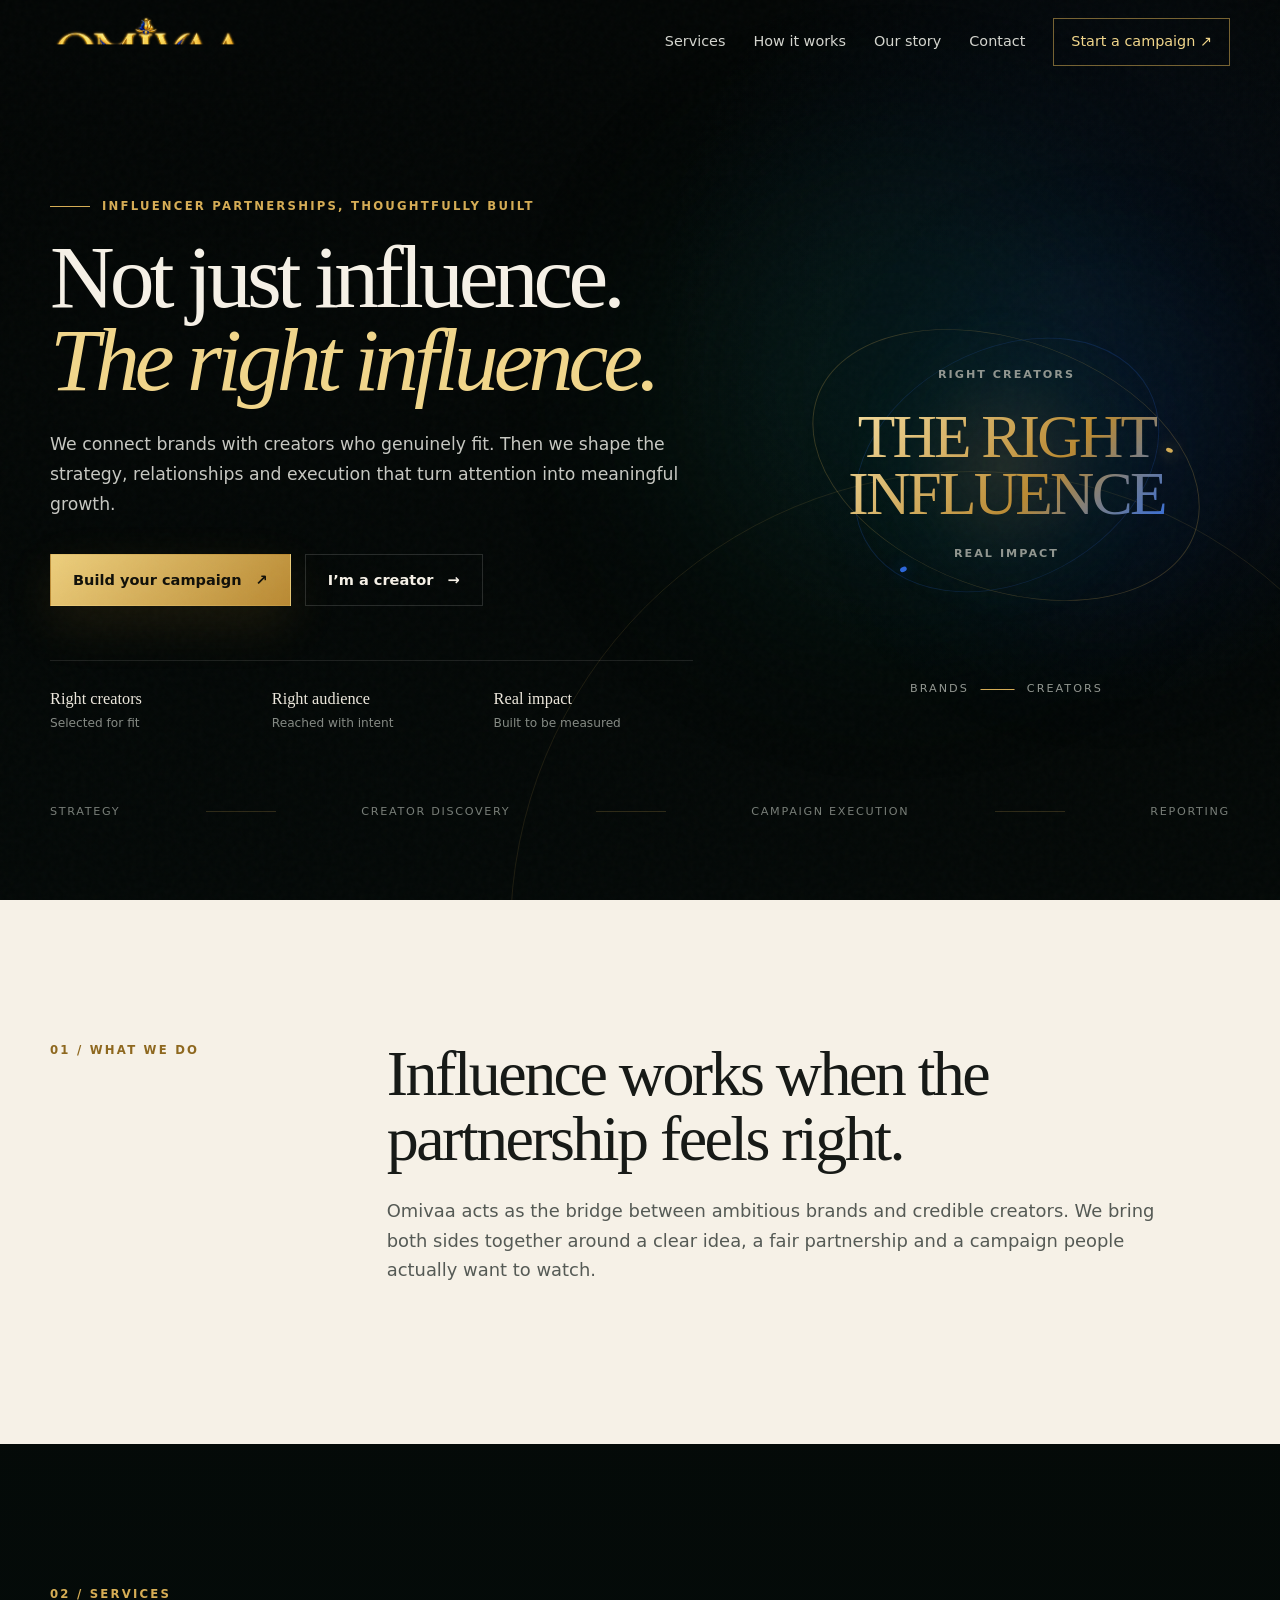
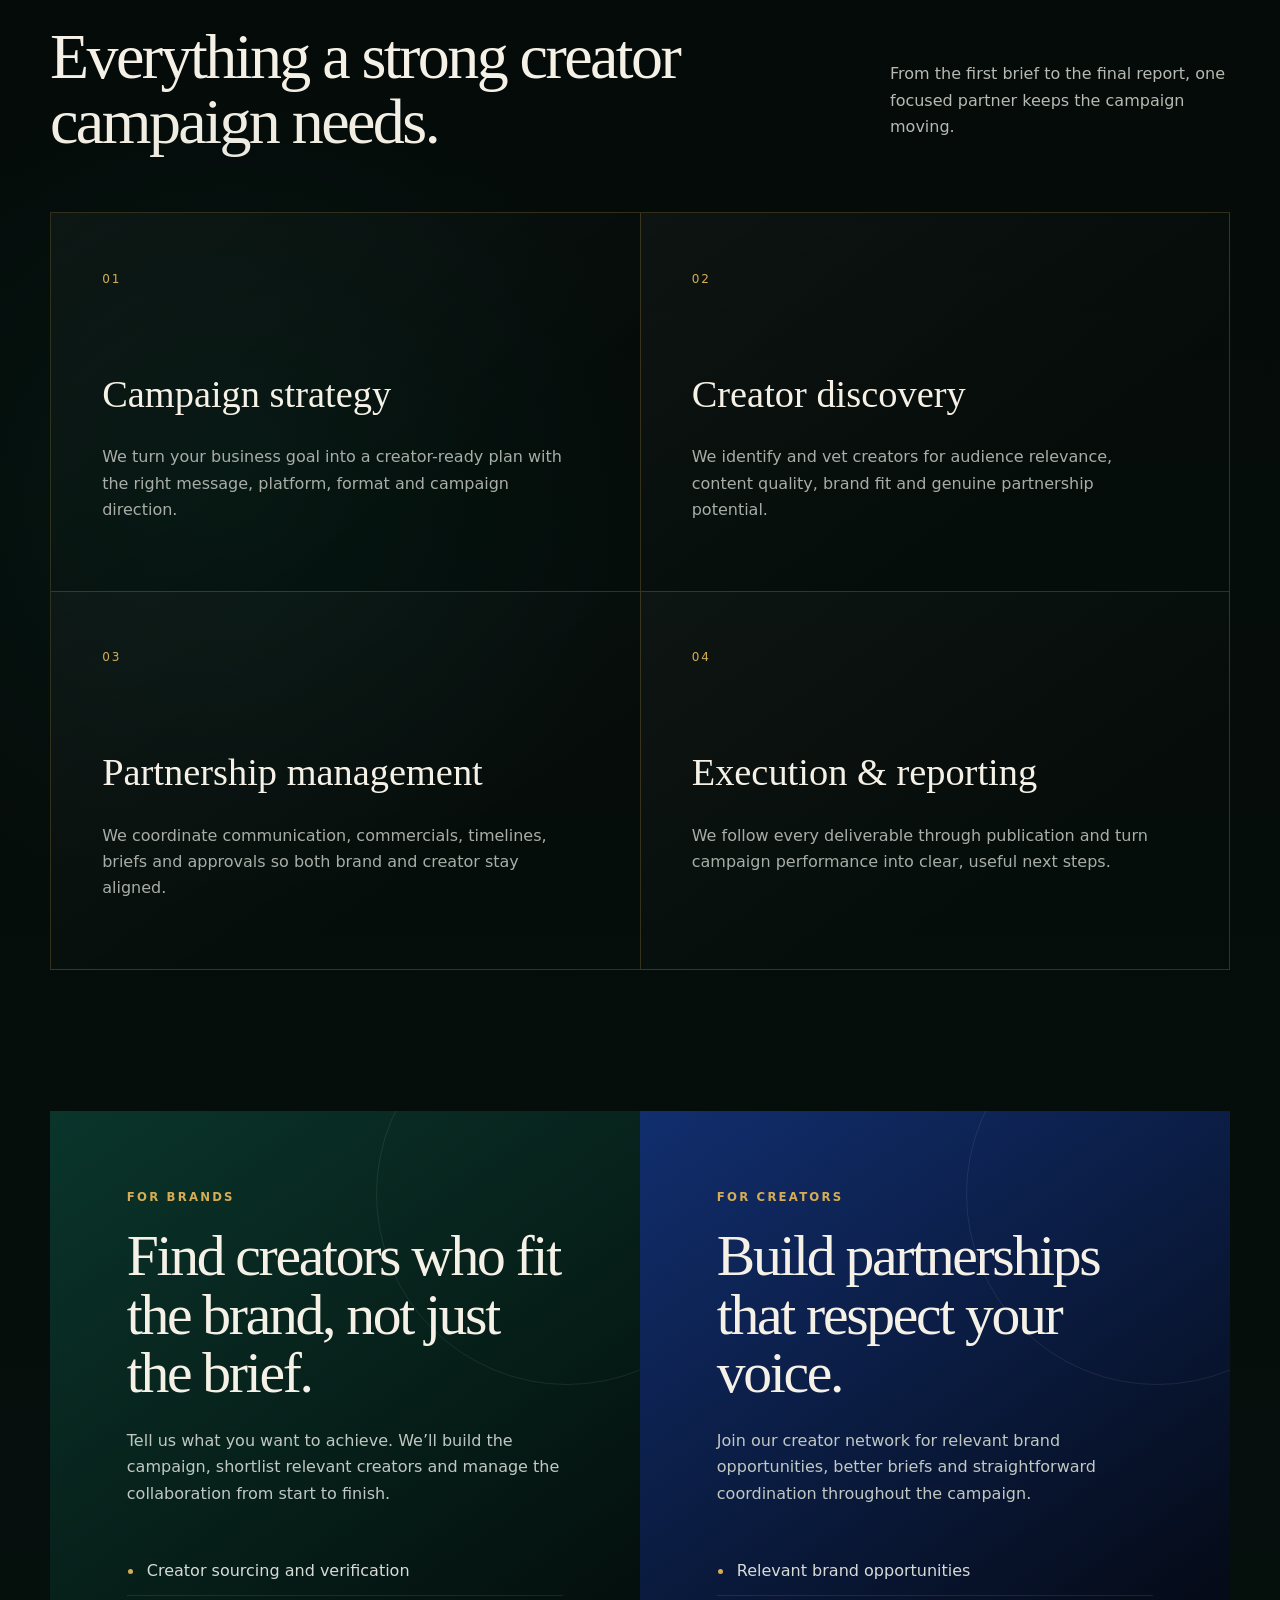
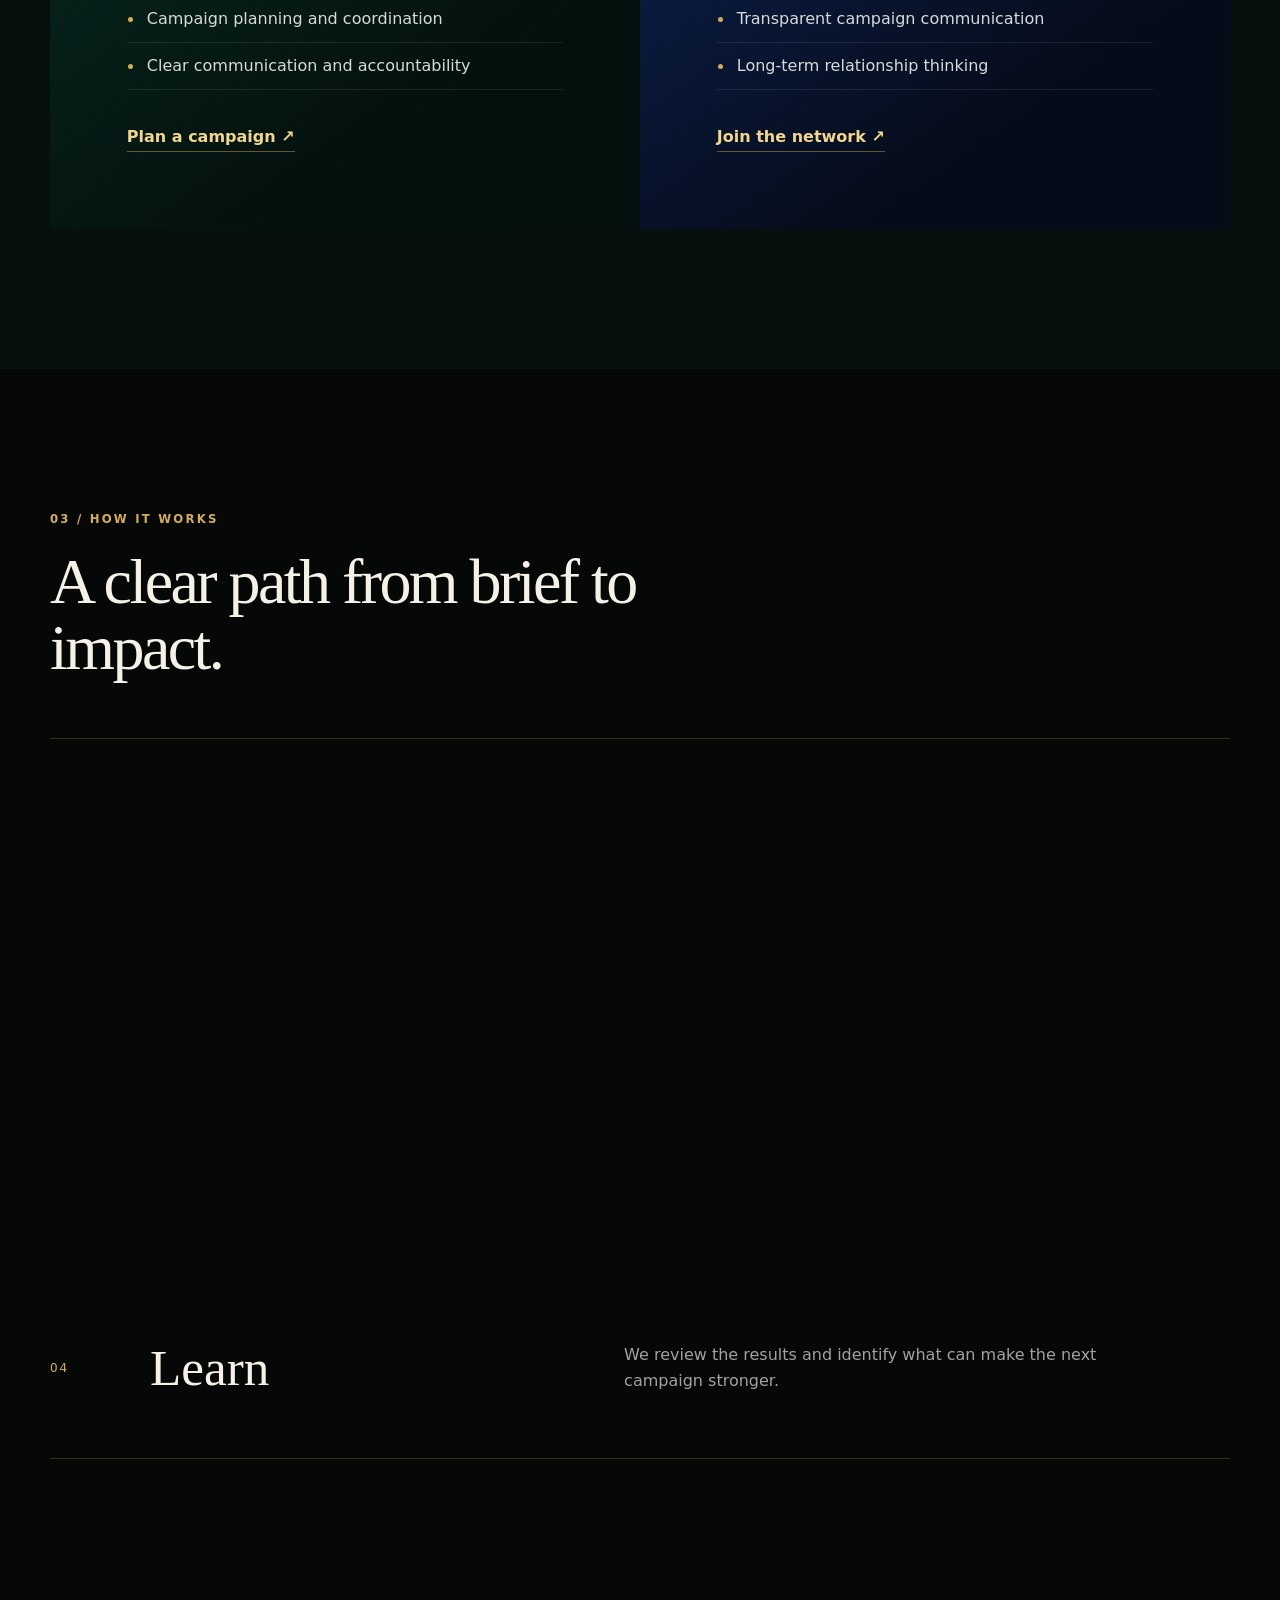
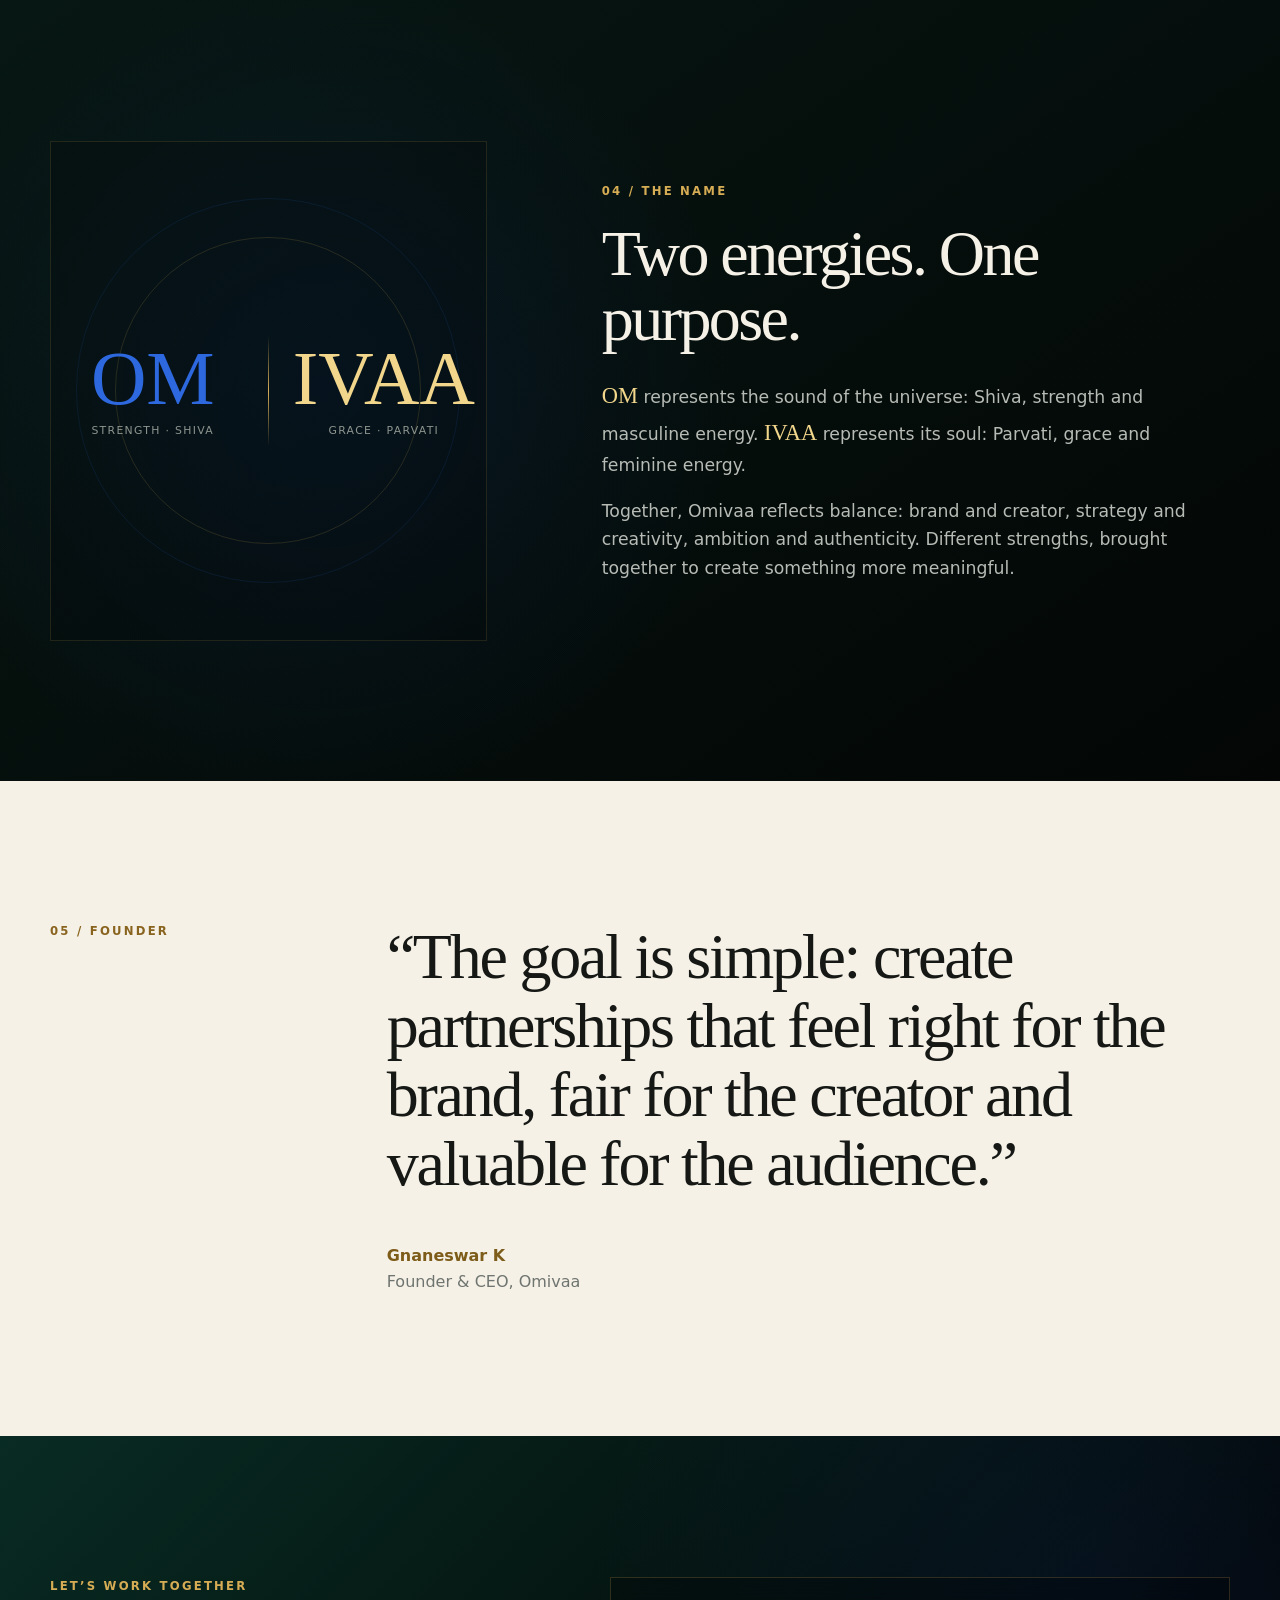
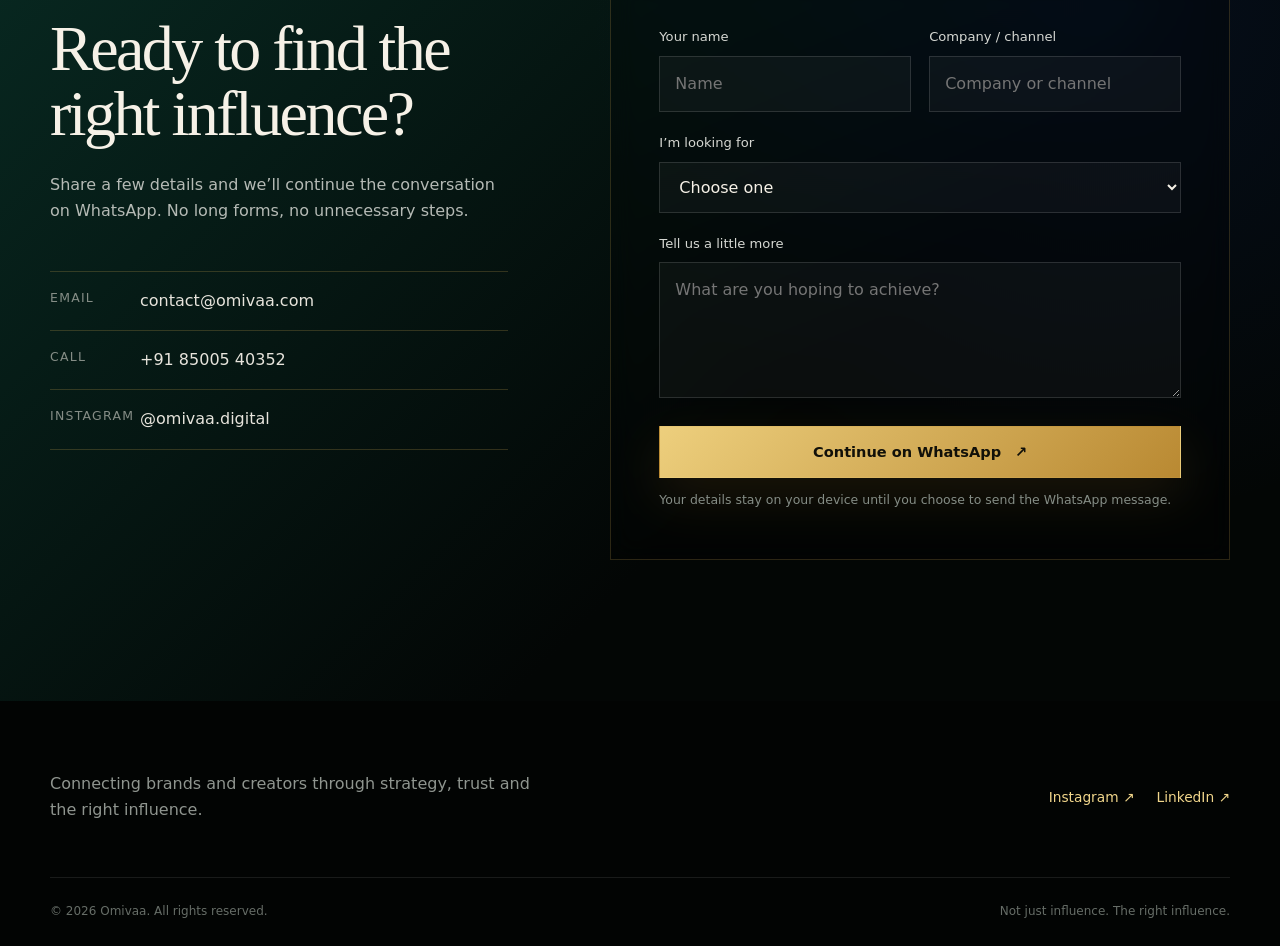
==== commit af69fd0a: "Refresh corrected logo styles" ====
--- a/index.html
+++ b/index.html
@@ -7,7 +7,7 @@
   <meta name="description" content="Omivaa connects brands with the right creators through thoughtful strategy, strong relationships and end-to-end campaign execution.">
   <title>Omivaa | The Right Influence</title>
   <link rel="icon" type="image/png" href="assets/omivaa-emblem.png">
-  <link rel="stylesheet" href="styles.css?v=3">
+  <link rel="stylesheet" href="styles.css?v=4">
   <script src="script.js" defer></script>
 </head>
 <body>
--- a/styles.css
+++ b/styles.css
@@ -93,8 +93,7 @@
   width: 200px;
   height: 52px;
   overflow: hidden;
-  display: flex;
-  align-items: center;
+  display: block;
 }
 .brand img {
   width: 100%;
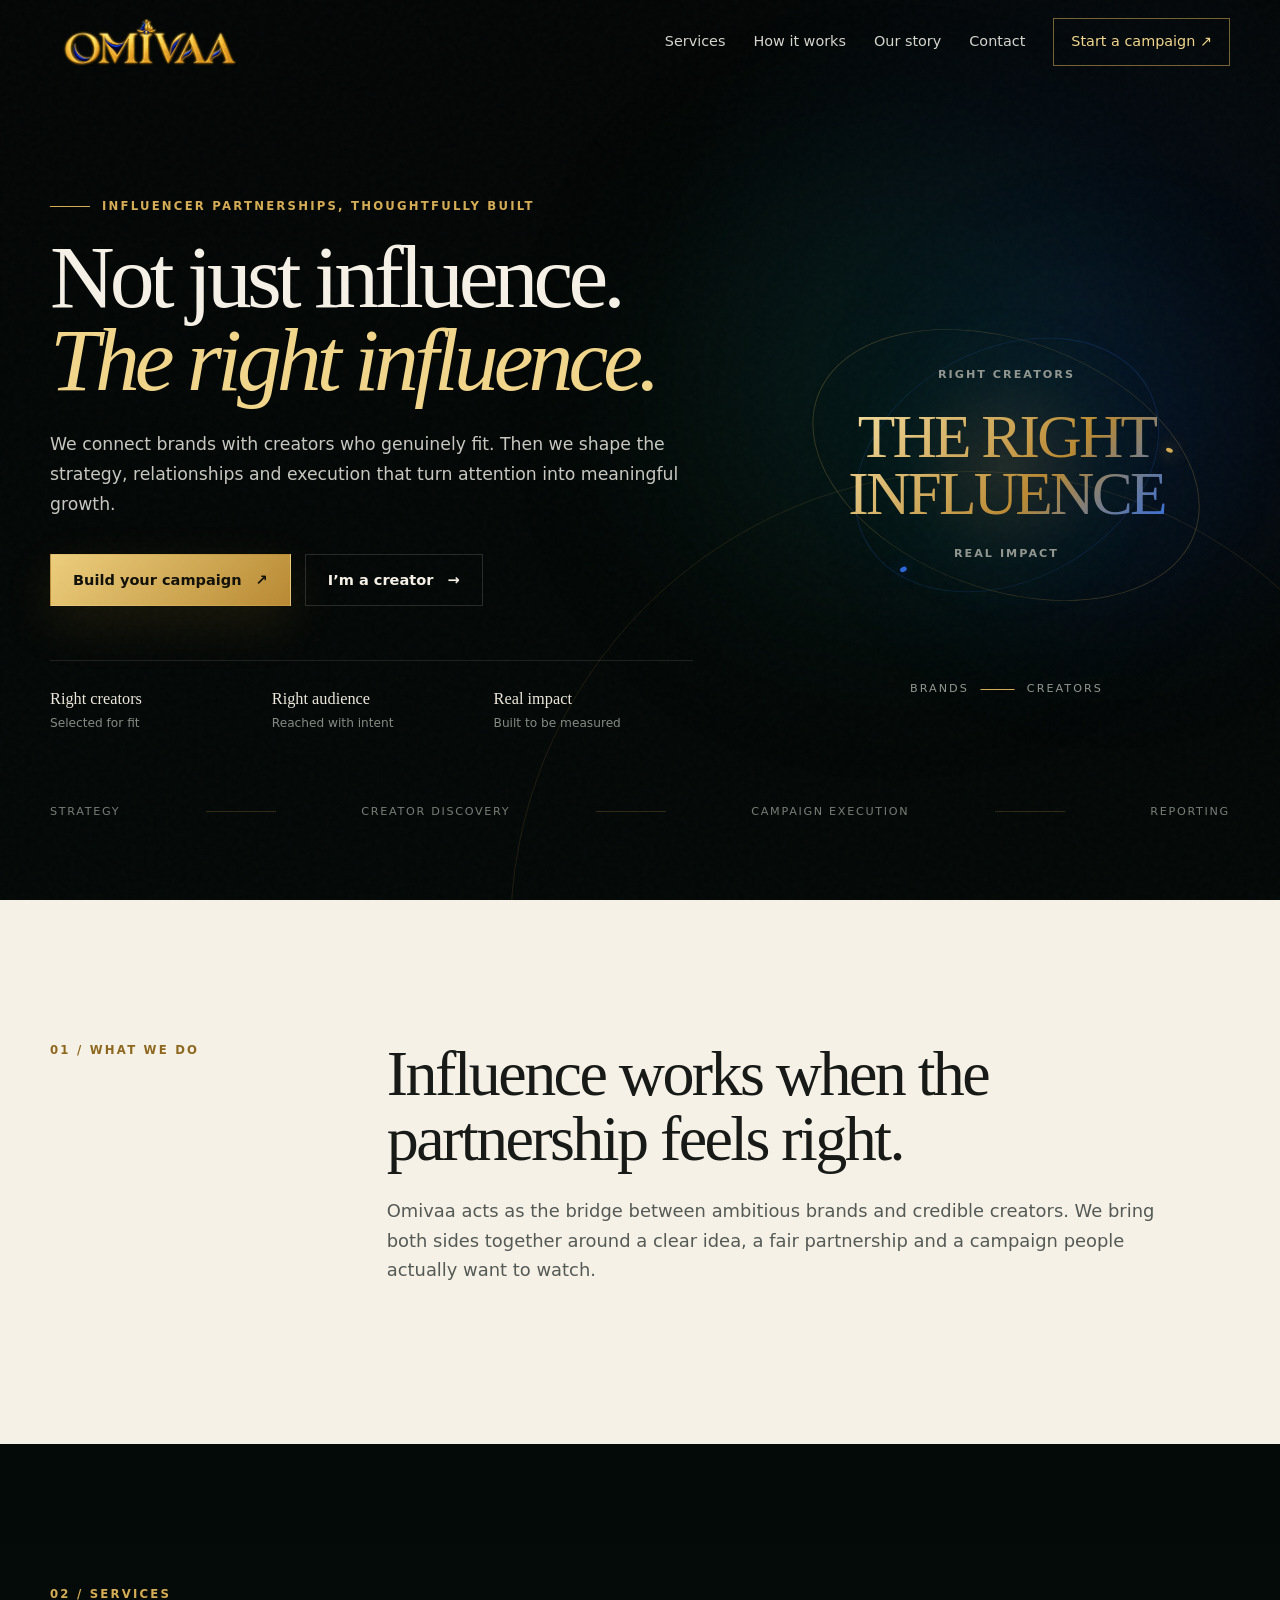
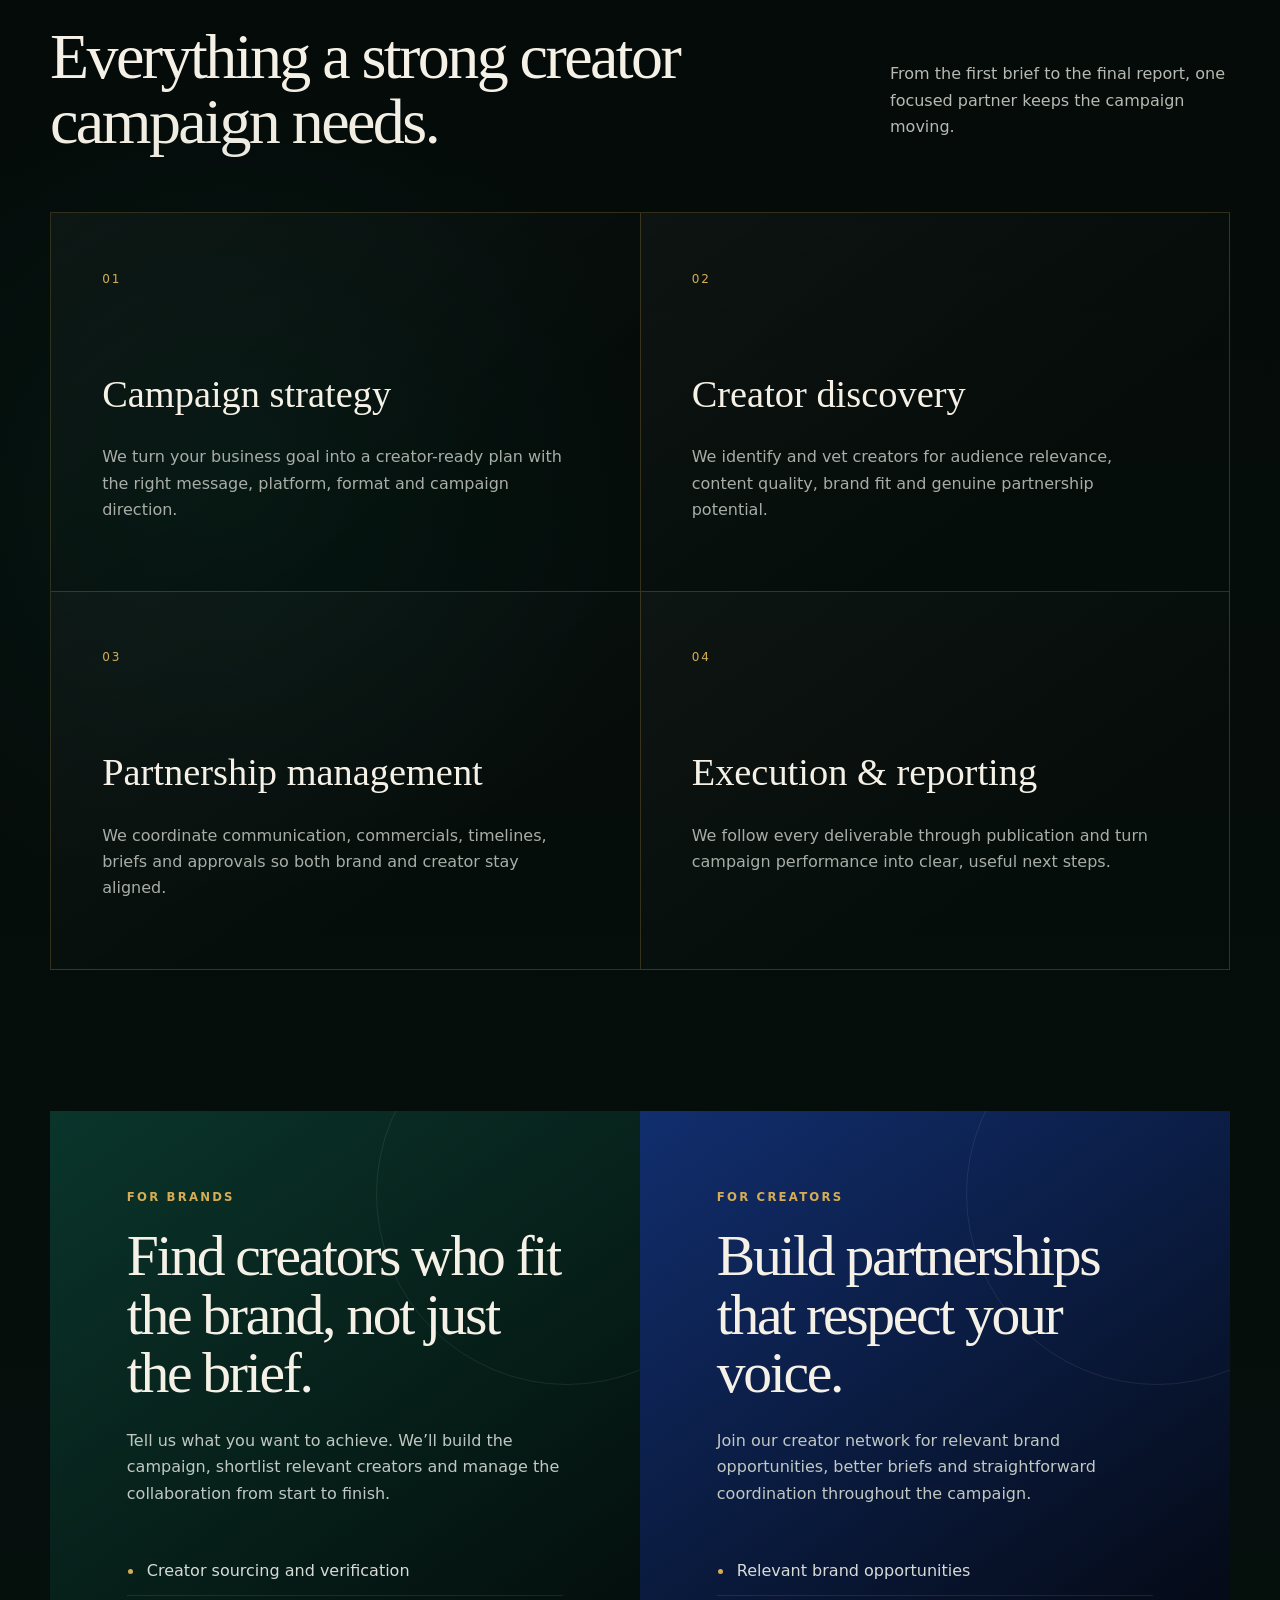
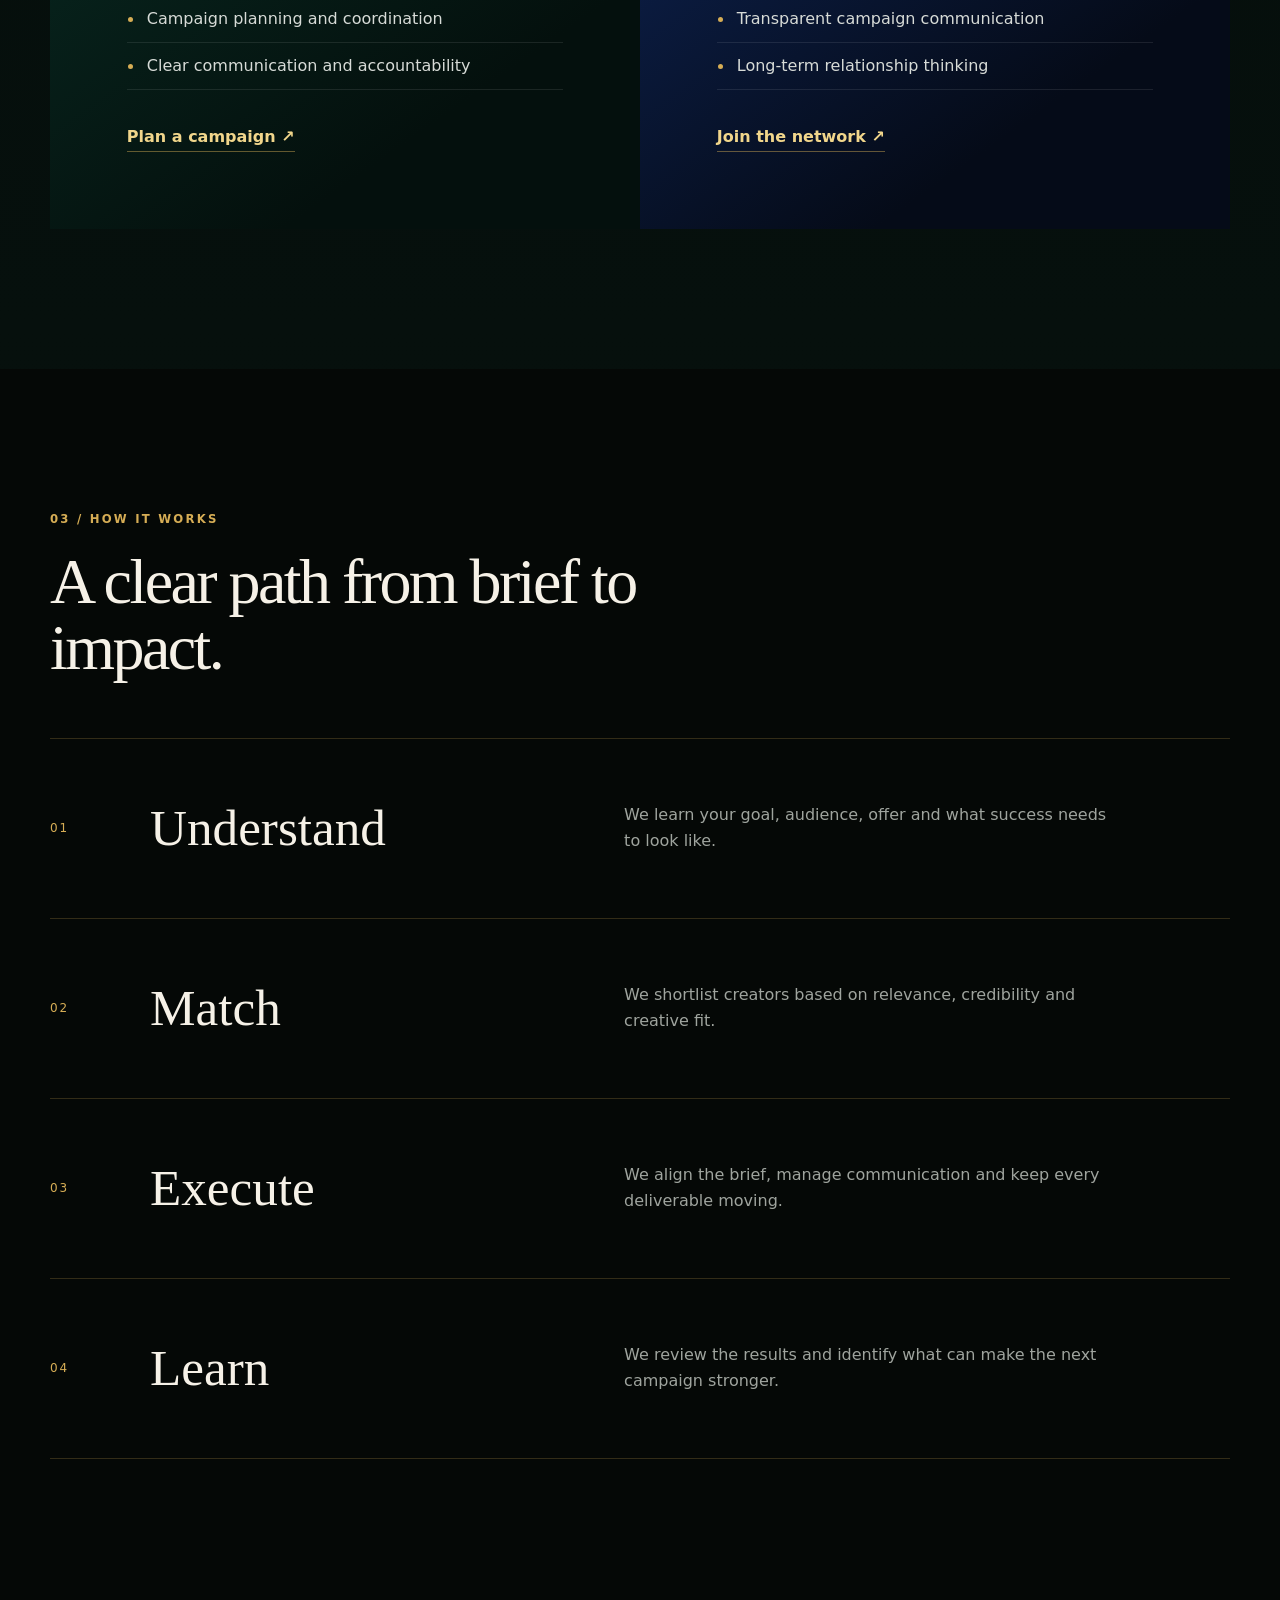
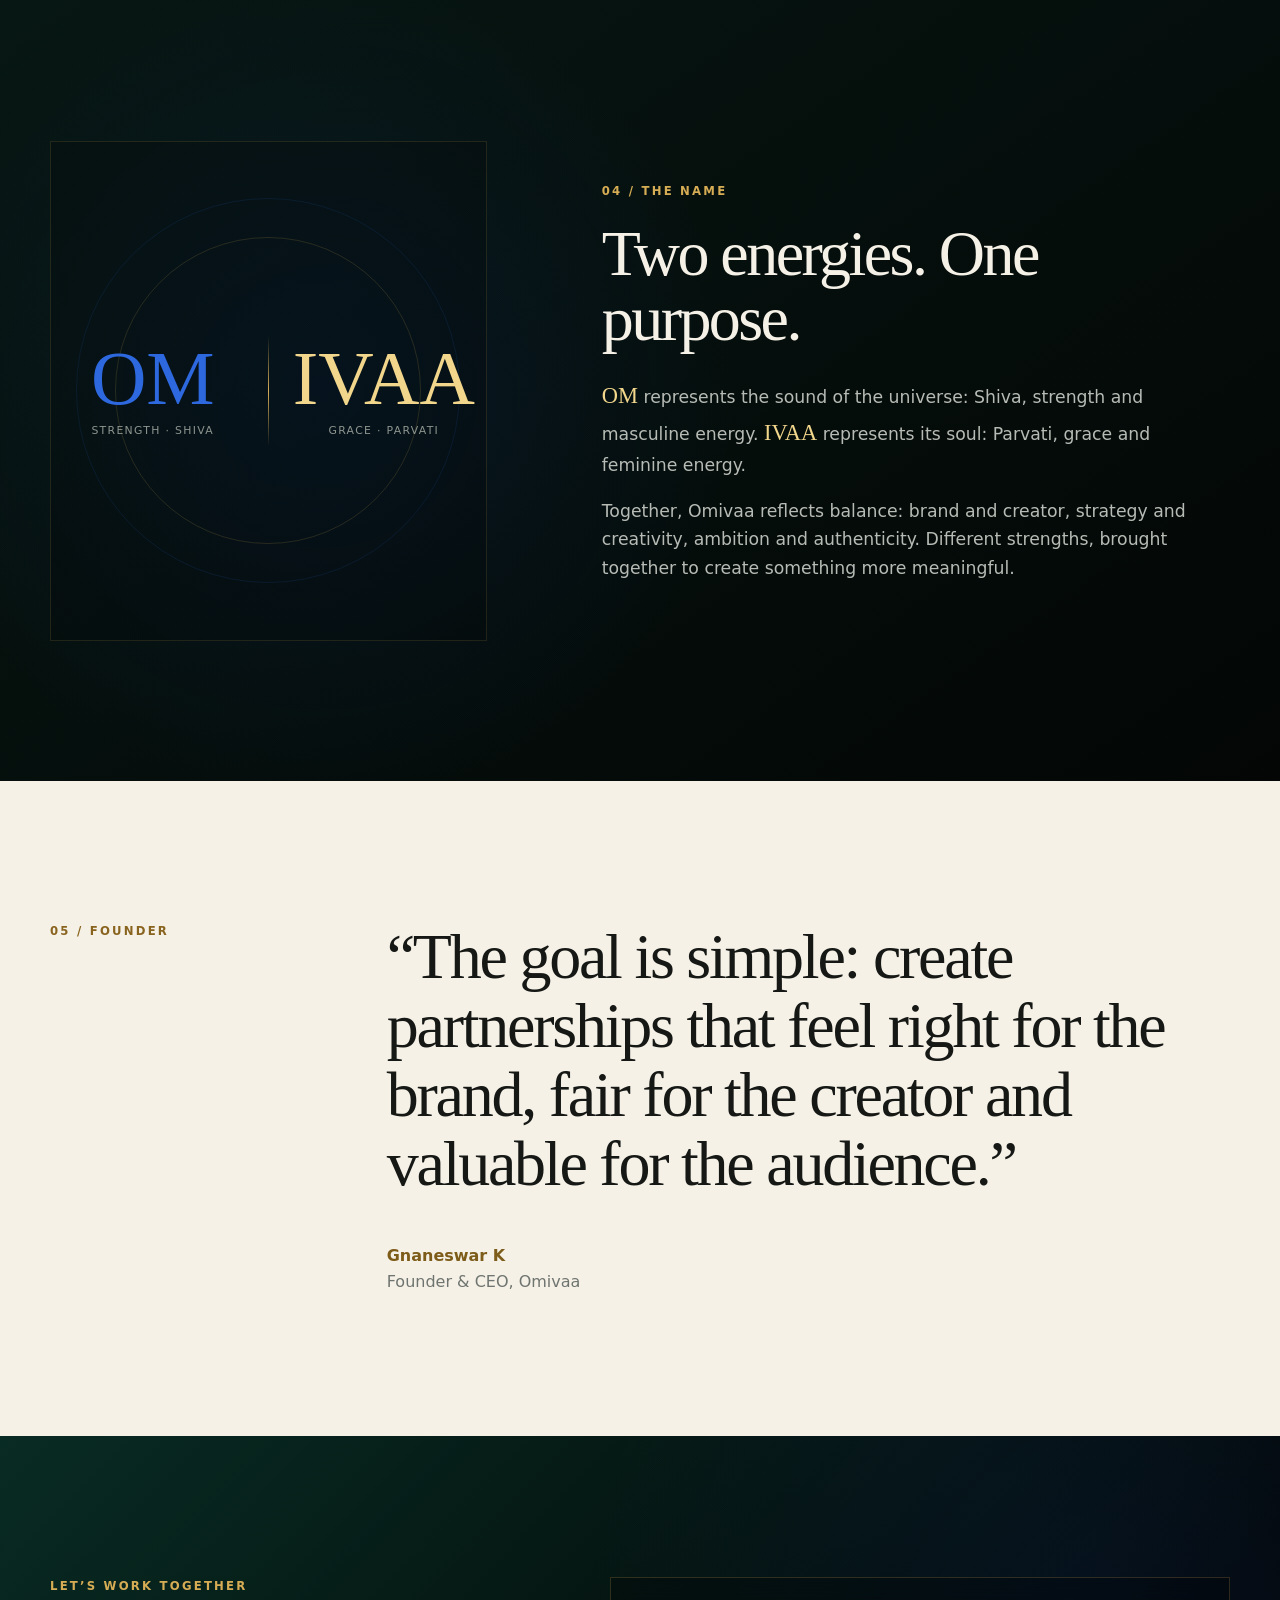
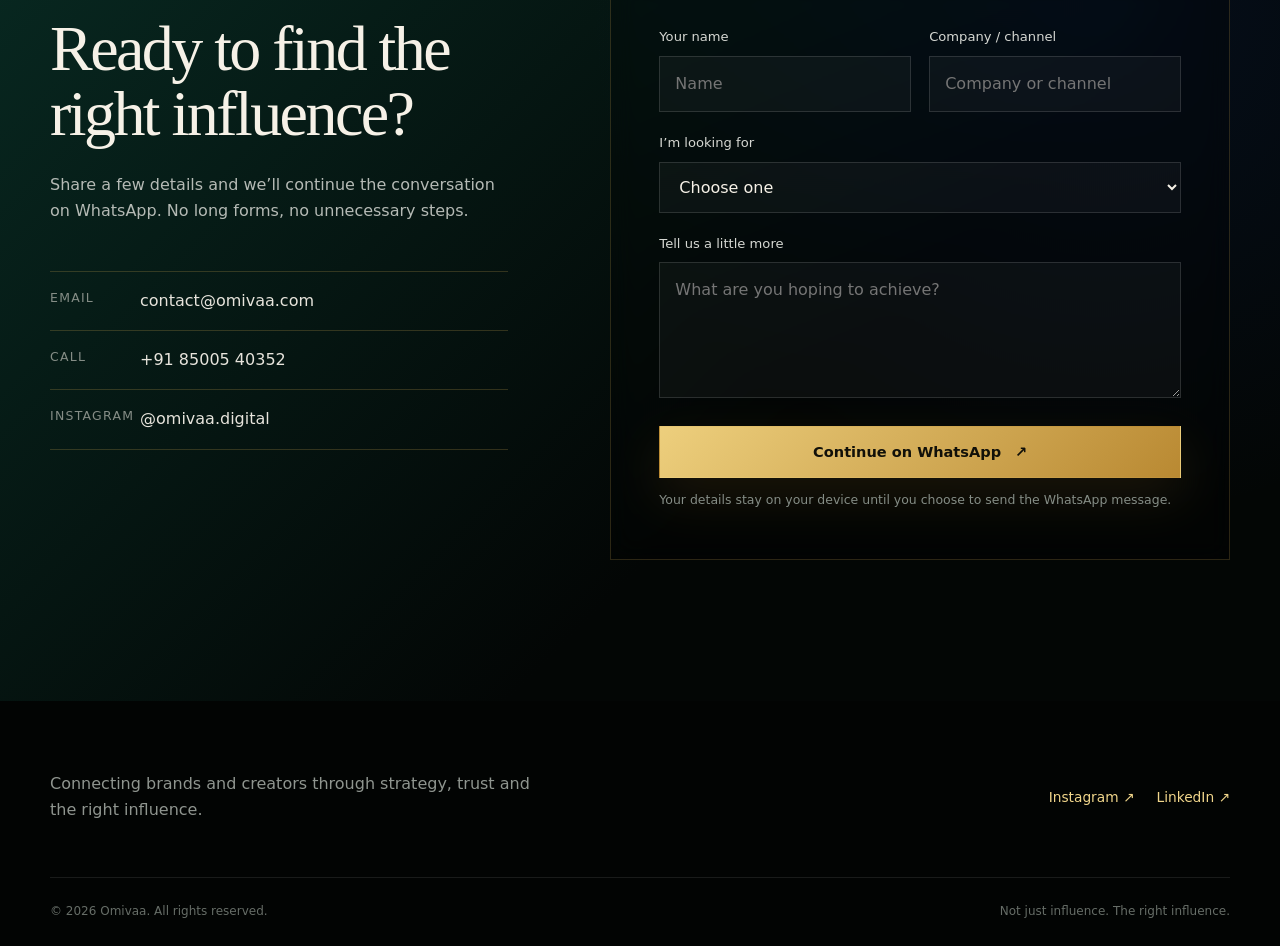
==== commit 0182352d: "Replace header with tightly cropped transparent wordmark" ====
--- a/index.html
+++ b/index.html
@@ -7,7 +7,7 @@
   <meta name="description" content="Omivaa connects brands with the right creators through thoughtful strategy, strong relationships and end-to-end campaign execution.">
   <title>Omivaa | The Right Influence</title>
   <link rel="icon" type="image/png" href="assets/omivaa-emblem.png">
-  <link rel="stylesheet" href="styles.css?v=4">
+  <link rel="stylesheet" href="styles.css?v=5">
   <script src="script.js" defer></script>
 </head>
 <body>
@@ -16,7 +16,7 @@
   <header class="site-header" data-header>
     <div class="shell nav-wrap">
       <a class="brand" href="#top" aria-label="Omivaa home">
-        <img src="assets/omivaa-wordmark-transparent.png" alt="Omivaa">
+        <img src="assets/omivaa-header-wordmark.png?v=1" alt="Omivaa">
       </a>
 
       <button class="menu-toggle" type="button" aria-expanded="false" aria-controls="site-nav" data-menu-toggle>
--- a/styles.css
+++ b/styles.css
@@ -92,14 +92,14 @@
 .brand {
   width: 200px;
   height: 52px;
-  overflow: hidden;
-  display: block;
+  display: flex;
+  align-items: center;
 }
 .brand img {
   width: 100%;
-  height: auto;
-  max-width: none;
-  transform: translateY(-18.5%);
+  height: 100%;
+  object-fit: contain;
+  object-position: center;
 }
 .site-nav { display: flex; align-items: center; gap: 28px; }
 .site-nav > a {
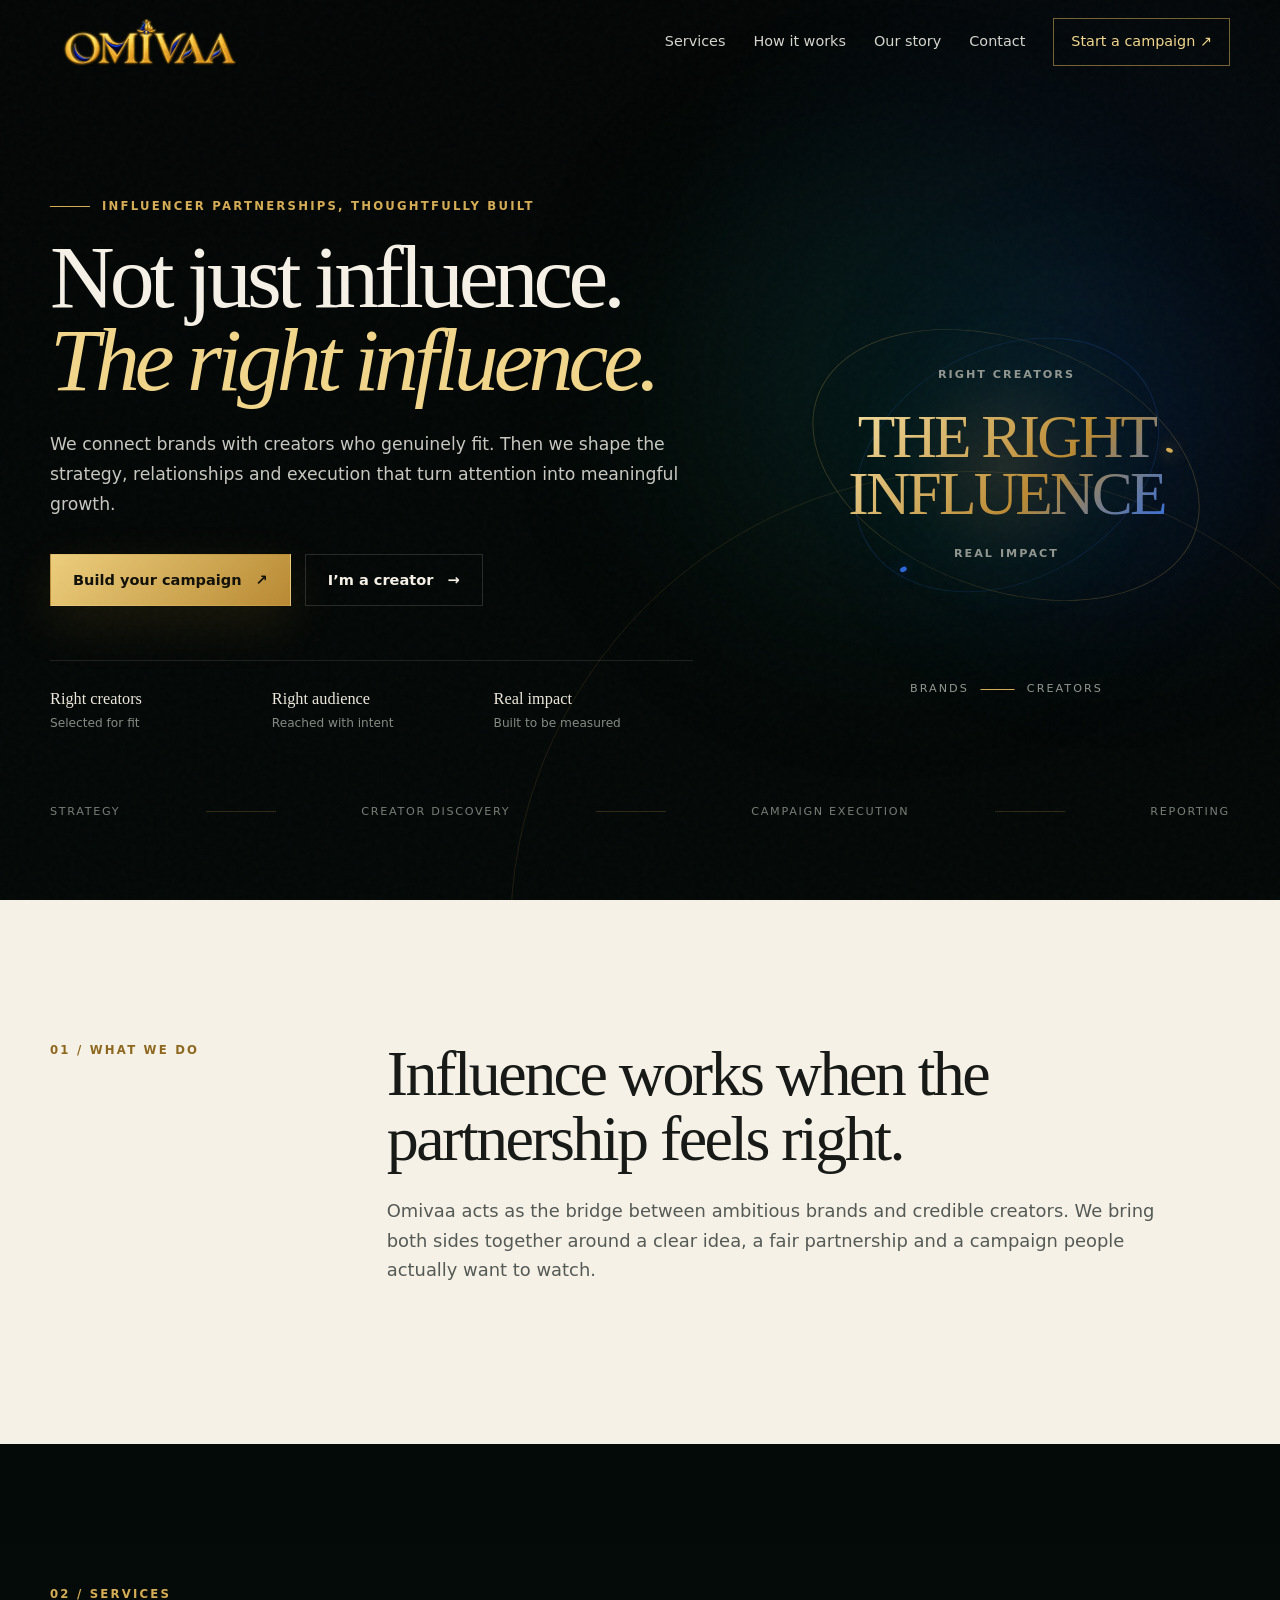
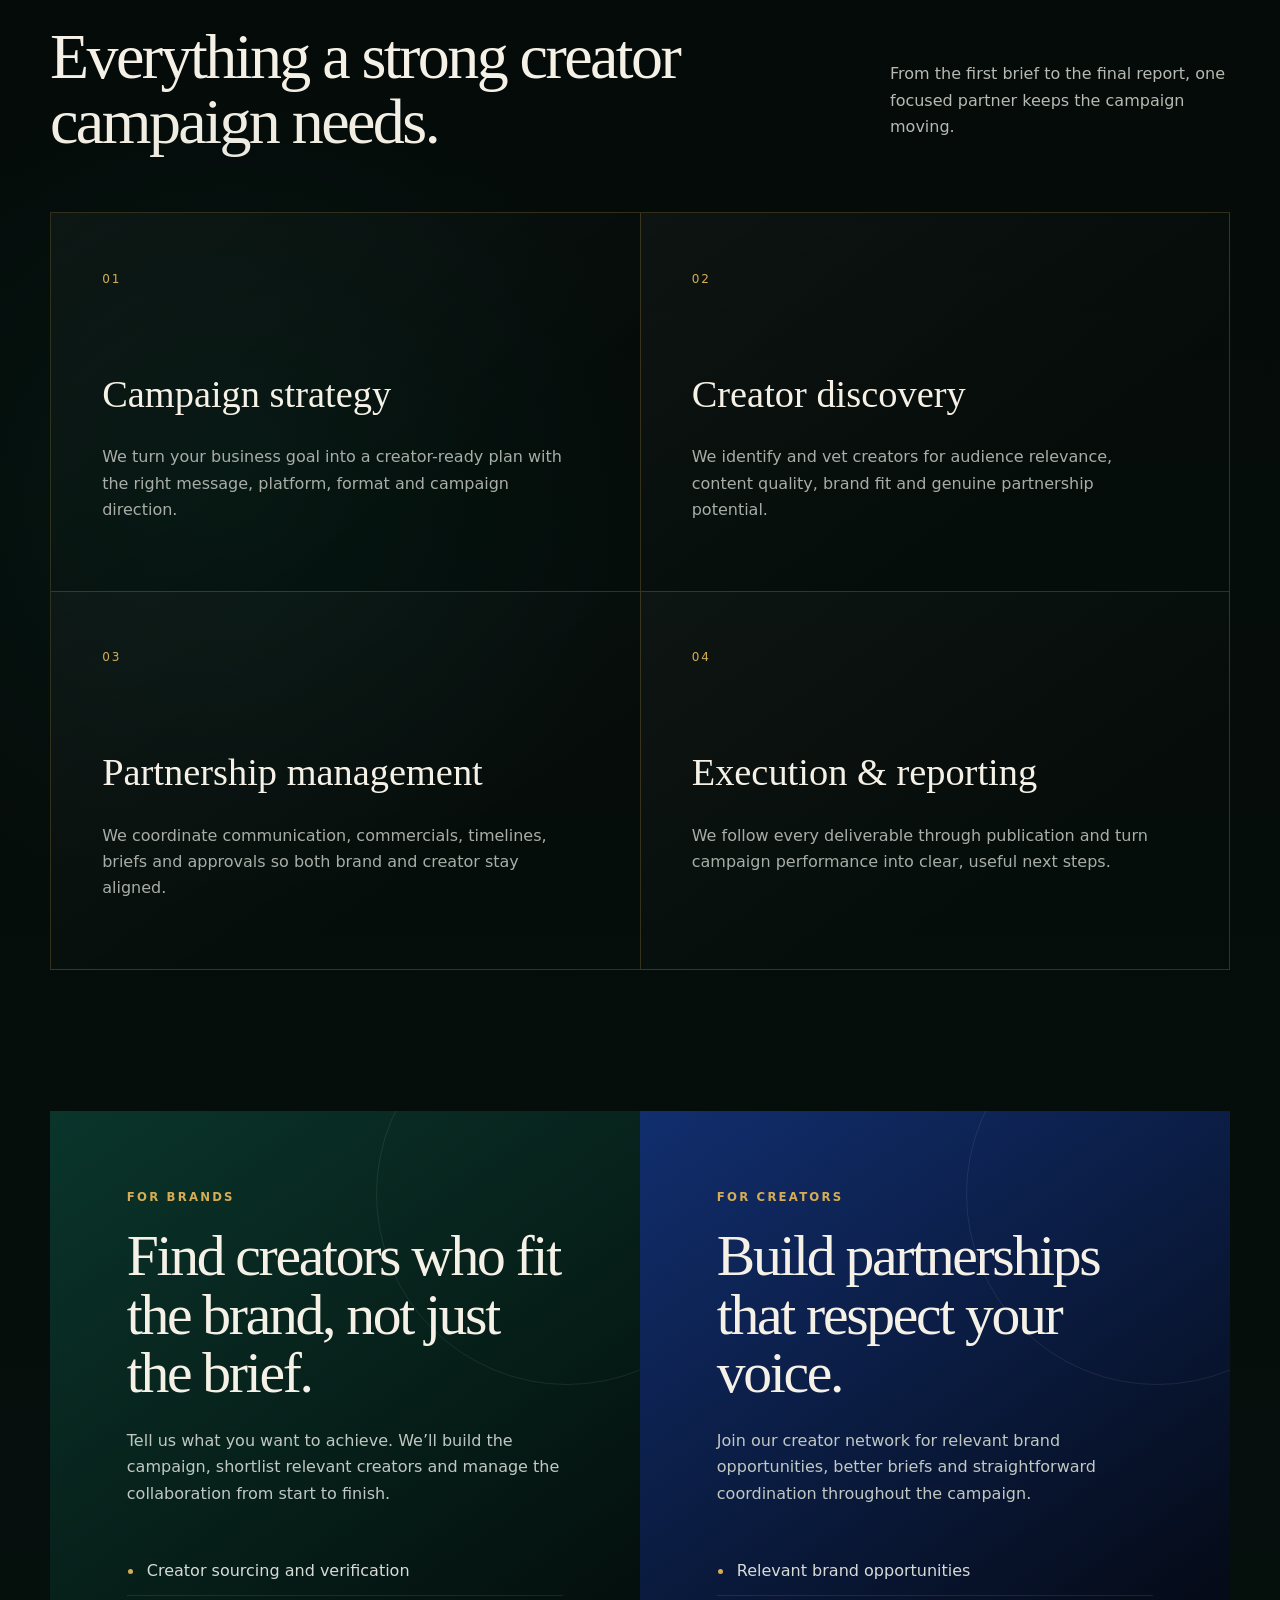
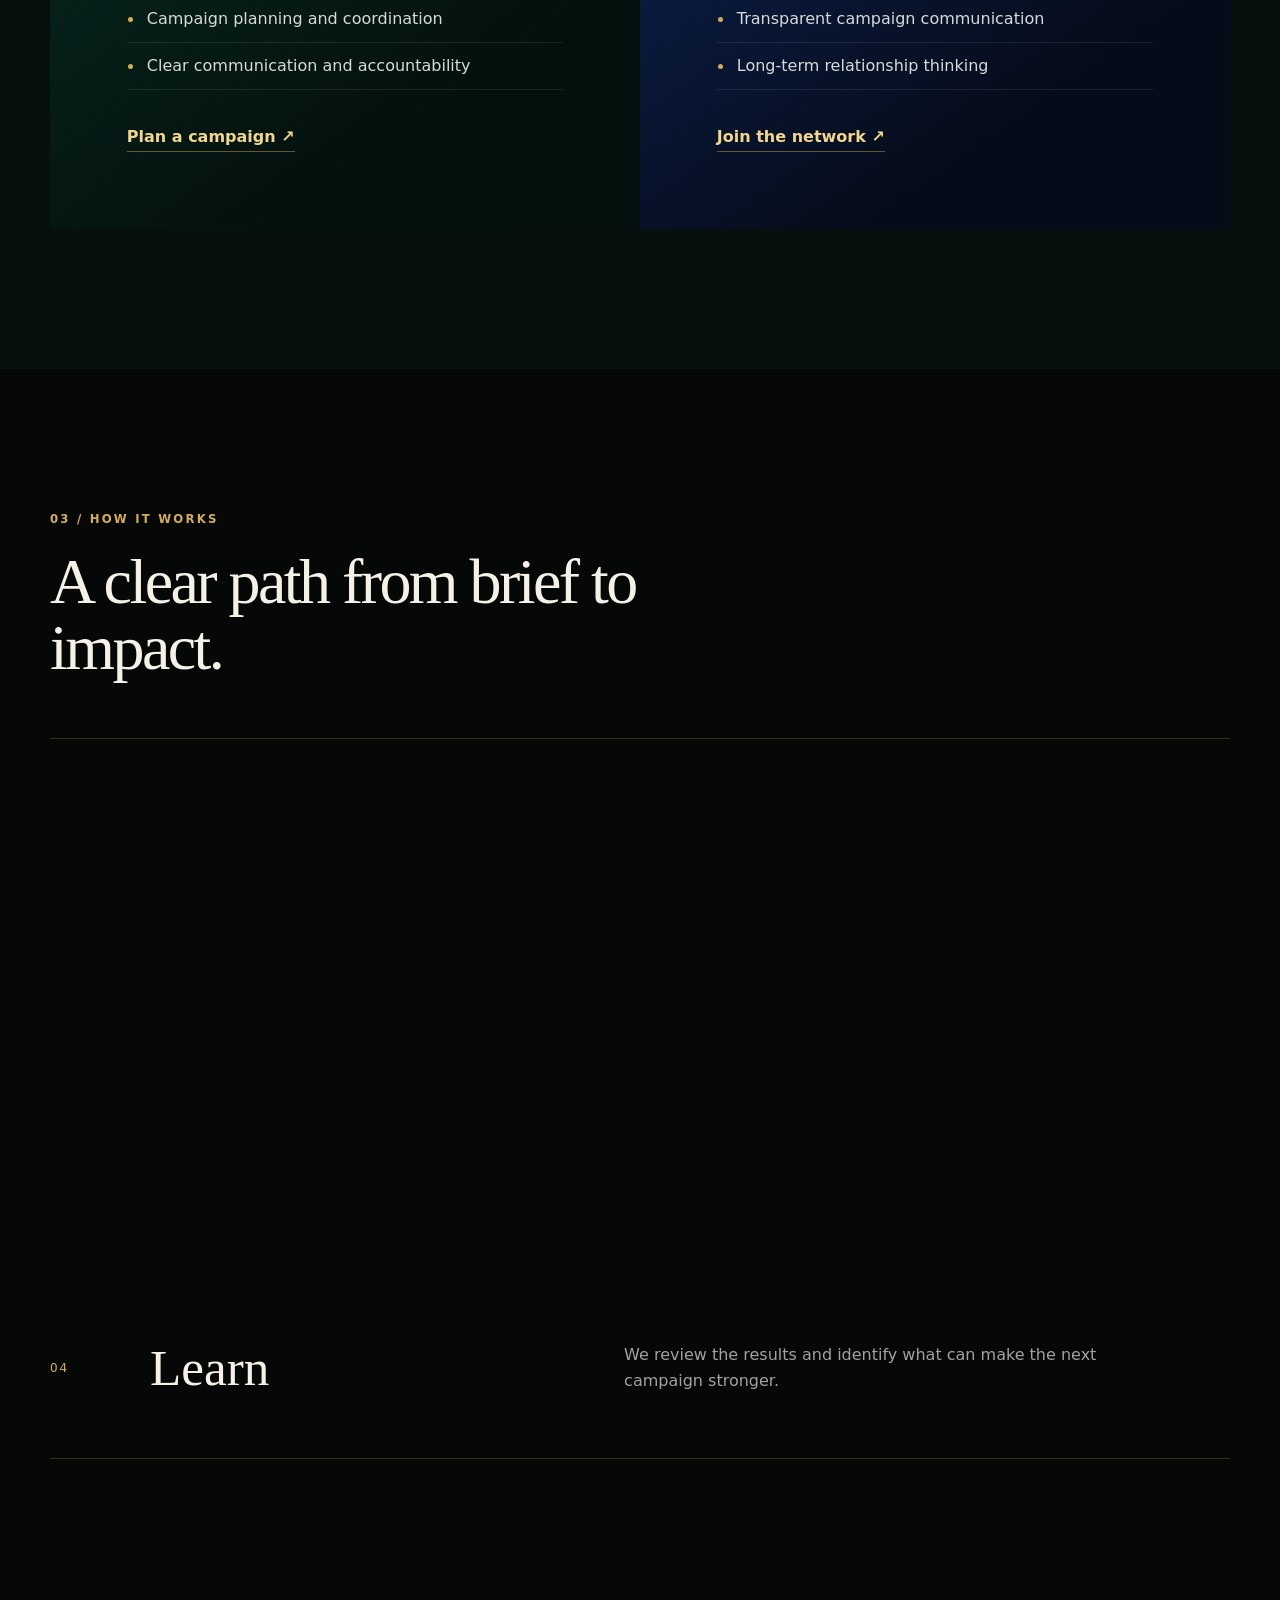
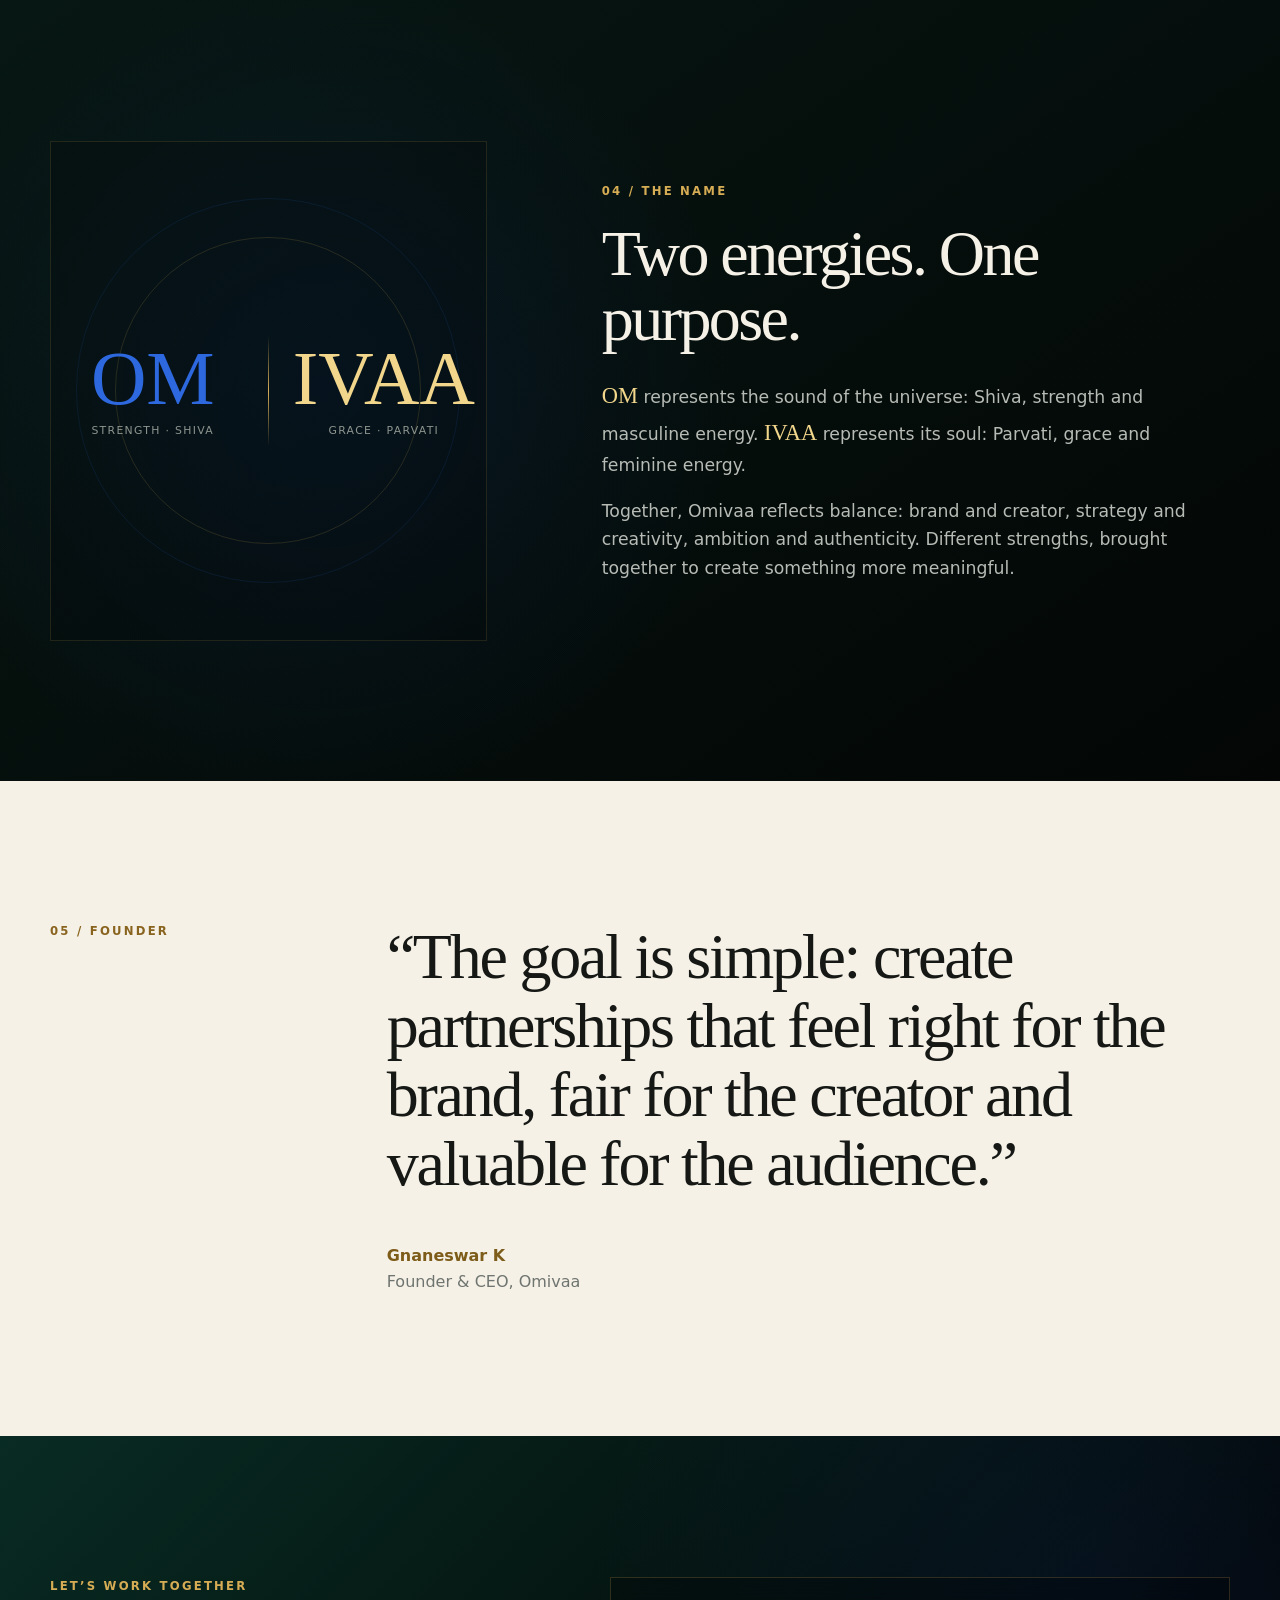
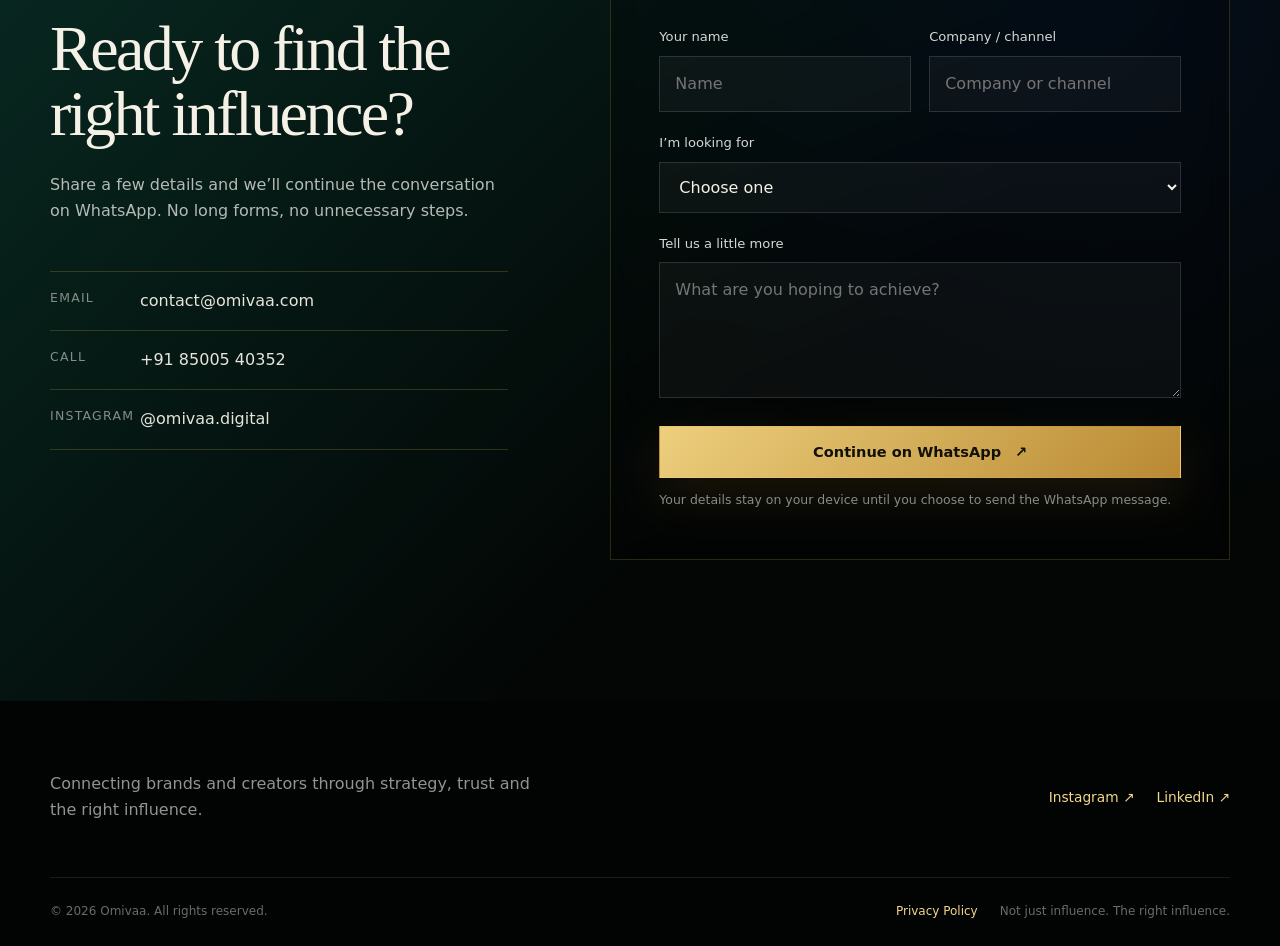
==== commit f568c117: "Add Omivaa privacy policy and footer link" ====
--- a/index.html
+++ b/index.html
@@ -7,7 +7,7 @@
   <meta name="description" content="Omivaa connects brands with the right creators through thoughtful strategy, strong relationships and end-to-end campaign execution.">
   <title>Omivaa | The Right Influence</title>
   <link rel="icon" type="image/png" href="assets/omivaa-emblem.png">
-  <link rel="stylesheet" href="styles.css?v=5">
+  <link rel="stylesheet" href="styles.css?v=6">
   <script src="script.js" defer></script>
 </head>
 <body>
@@ -268,7 +268,7 @@
     </div>
     <div class="shell footer-bottom">
       <span>© <span data-year></span> Omivaa. All rights reserved.</span>
-      <span>Not just influence. The right influence.</span>
+      <div class="footer-bottom-links"><a href="privacy-policy.html">Privacy Policy</a><span>Not just influence. The right influence.</span></div>
     </div>
   </footer>
 </body>
--- a/styles.css
+++ b/styles.css
@@ -683,3 +683,34 @@
   *, *::before, *::after { animation-duration: .01ms !important; transition-duration: .01ms !important; }
   .reveal { opacity: 1; transform: none; }
 }
+
+.footer-bottom-links { display: flex; flex-wrap: wrap; justify-content: flex-end; gap: 22px; }
+.footer-bottom-links a { color: var(--gold-pale); }
+
+.privacy-page { padding: 150px 0 100px; }
+.privacy-shell { max-width: 920px; }
+.privacy-heading { padding-bottom: 48px; border-bottom: 1px solid var(--line); }
+.privacy-heading .eyebrow { color: var(--gold-pale); text-transform: uppercase; letter-spacing: .14em; font-size: .76rem; }
+.privacy-heading h1 { max-width: 760px; margin: 22px 0 12px; font-size: clamp(3.5rem, 9vw, 6.5rem); }
+.privacy-heading h1 em { color: var(--gold-pale); font-weight: 400; }
+.privacy-updated { margin: 0; color: #929a93; font-size: .9rem; }
+.privacy-intro { max-width: 790px; margin: 30px 0 18px; color: #d2d5ce; font-size: 1.05rem; }
+.privacy-business { margin: 0; color: #aeb4ac; font-size: .92rem; }
+.privacy-content { max-width: 790px; padding: 12px 0 0; }
+.privacy-content section { padding: 34px 0; border-bottom: 1px solid rgba(255,255,255,.09); }
+.privacy-content h2 { margin: 0 0 15px; color: var(--cream); font: 400 clamp(1.55rem, 3vw, 2rem)/1.3 var(--display); }
+.privacy-content h3 { margin: 24px 0 8px; color: var(--gold-pale); font-size: .98rem; font-weight: 600; }
+.privacy-content p,
+.privacy-content li { color: #b8bdb6; font-size: .96rem; }
+.privacy-content p { margin: 12px 0; }
+.privacy-content ul { margin: 10px 0 18px; padding-left: 22px; }
+.privacy-content li { padding: 4px 0 4px 3px; }
+.privacy-content li::marker { color: var(--gold); }
+.privacy-content a { color: var(--gold-pale); text-decoration: underline; text-underline-offset: 3px; }
+.privacy-content address { color: #b8bdb6; font-style: normal; line-height: 1.9; }
+.privacy-content address strong { color: var(--cream); }
+.privacy-back { display: inline-block; margin-top: 34px; color: var(--gold-pale); }
+.privacy-back:hover,
+.footer-bottom-links a:hover { color: #fff; }
+
+@media(max-width:700px){.footer-bottom-links{justify-content:flex-start}.privacy-page{padding-top:112px}.privacy-heading{padding-bottom:34px}.privacy-heading h1{font-size:clamp(3.2rem,14vw,5rem)}.privacy-content section{padding:27px 0}}
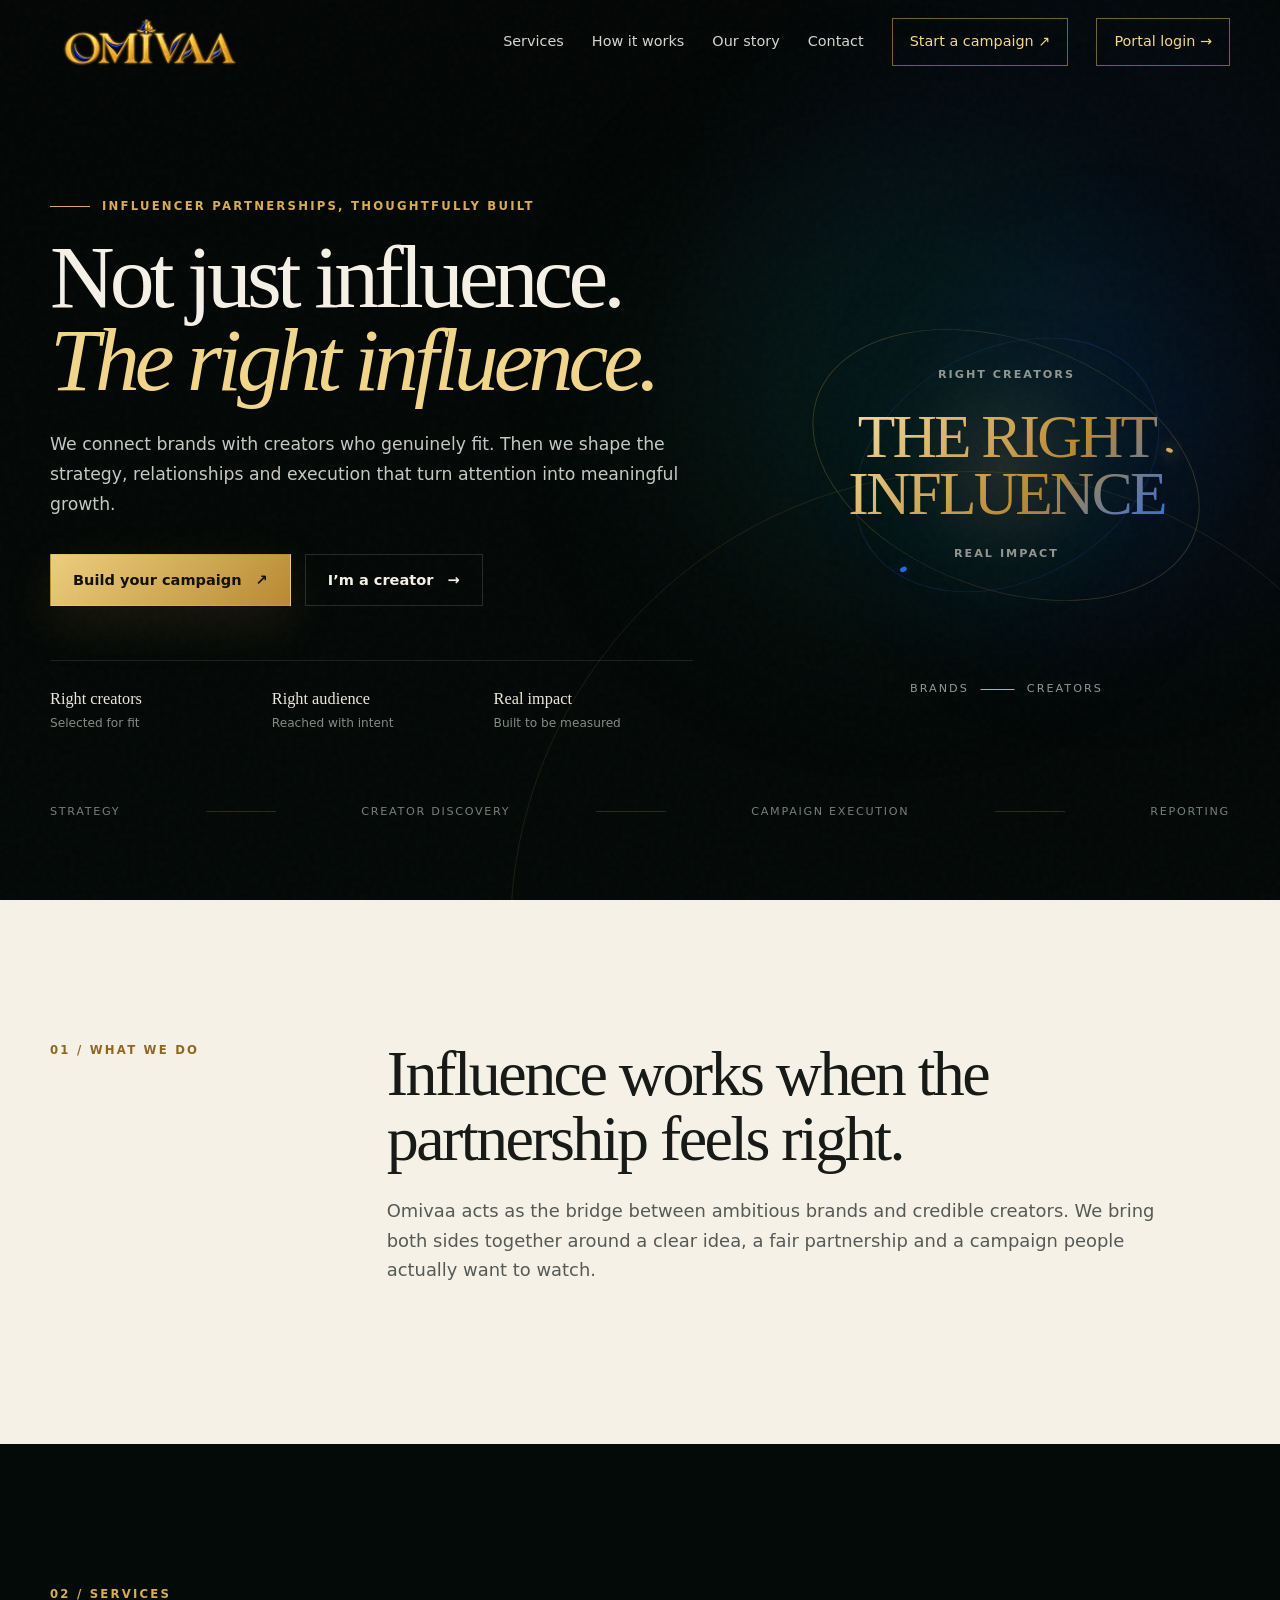
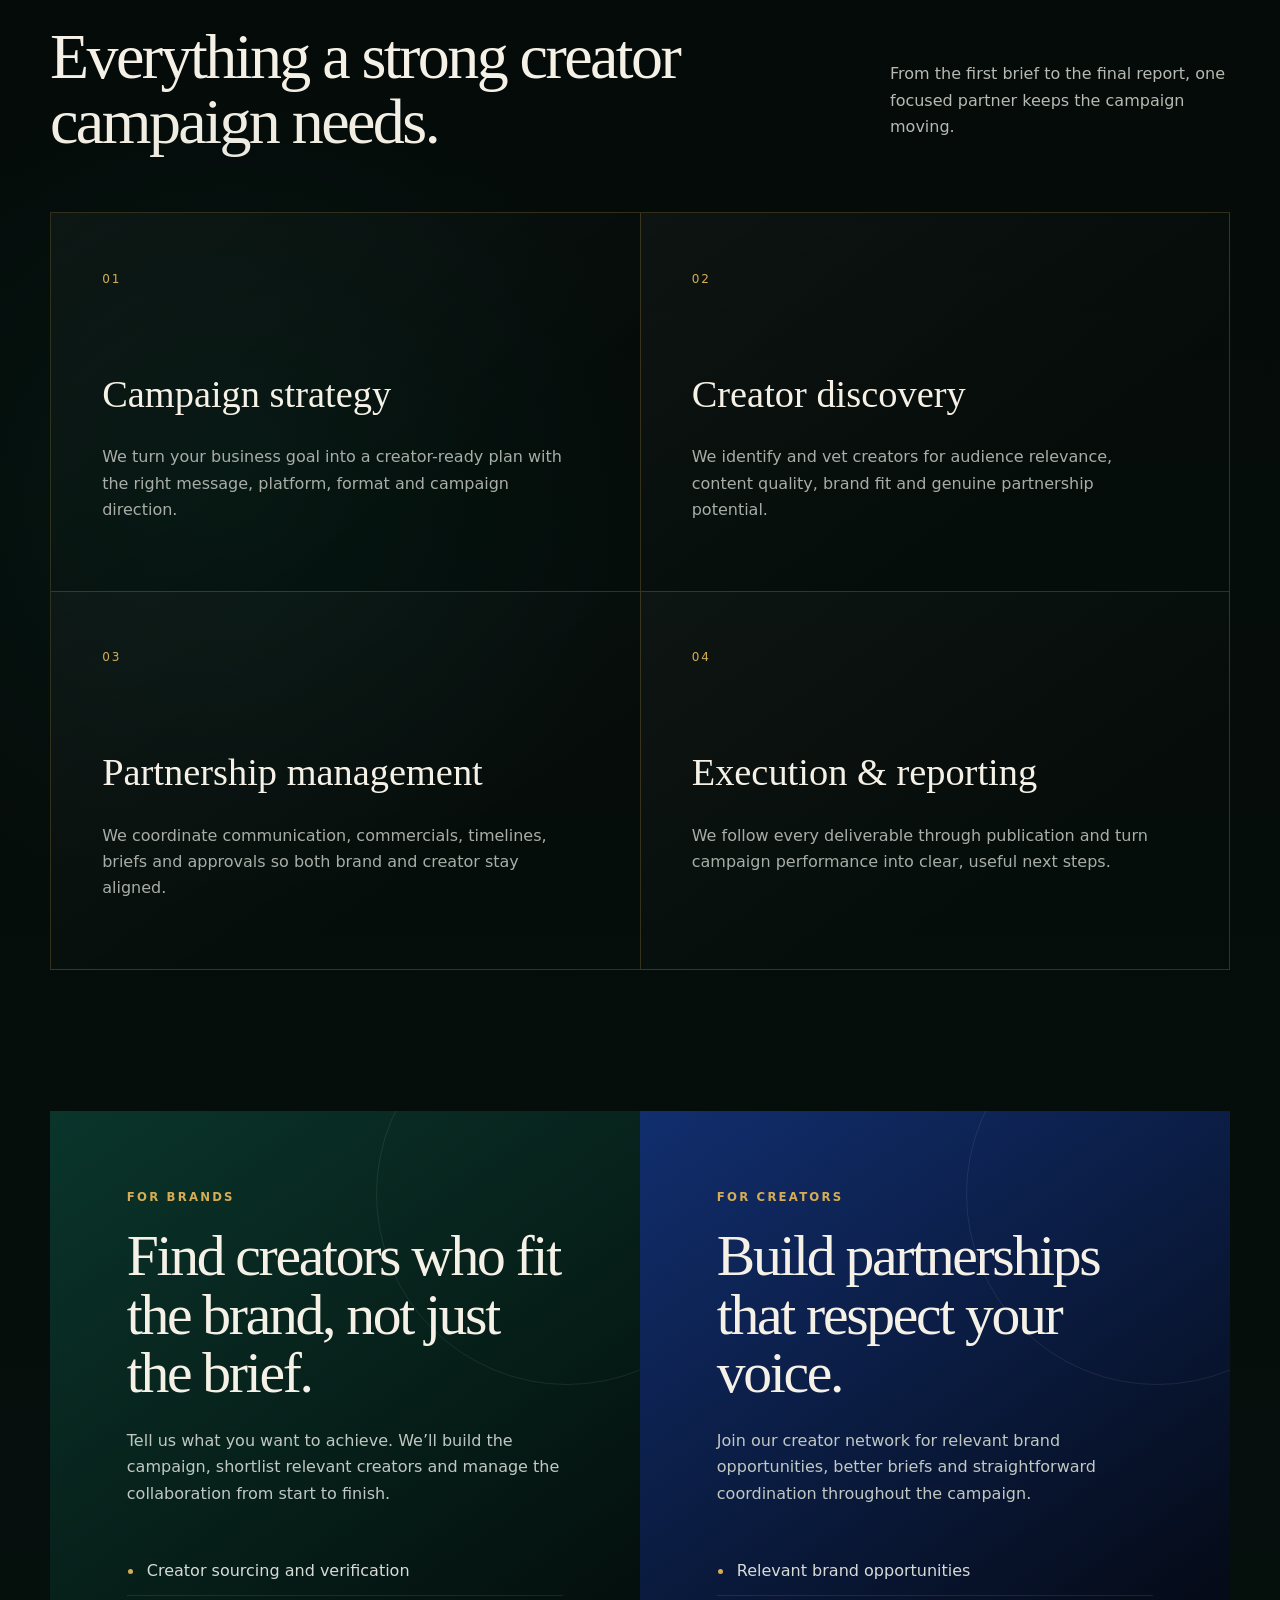
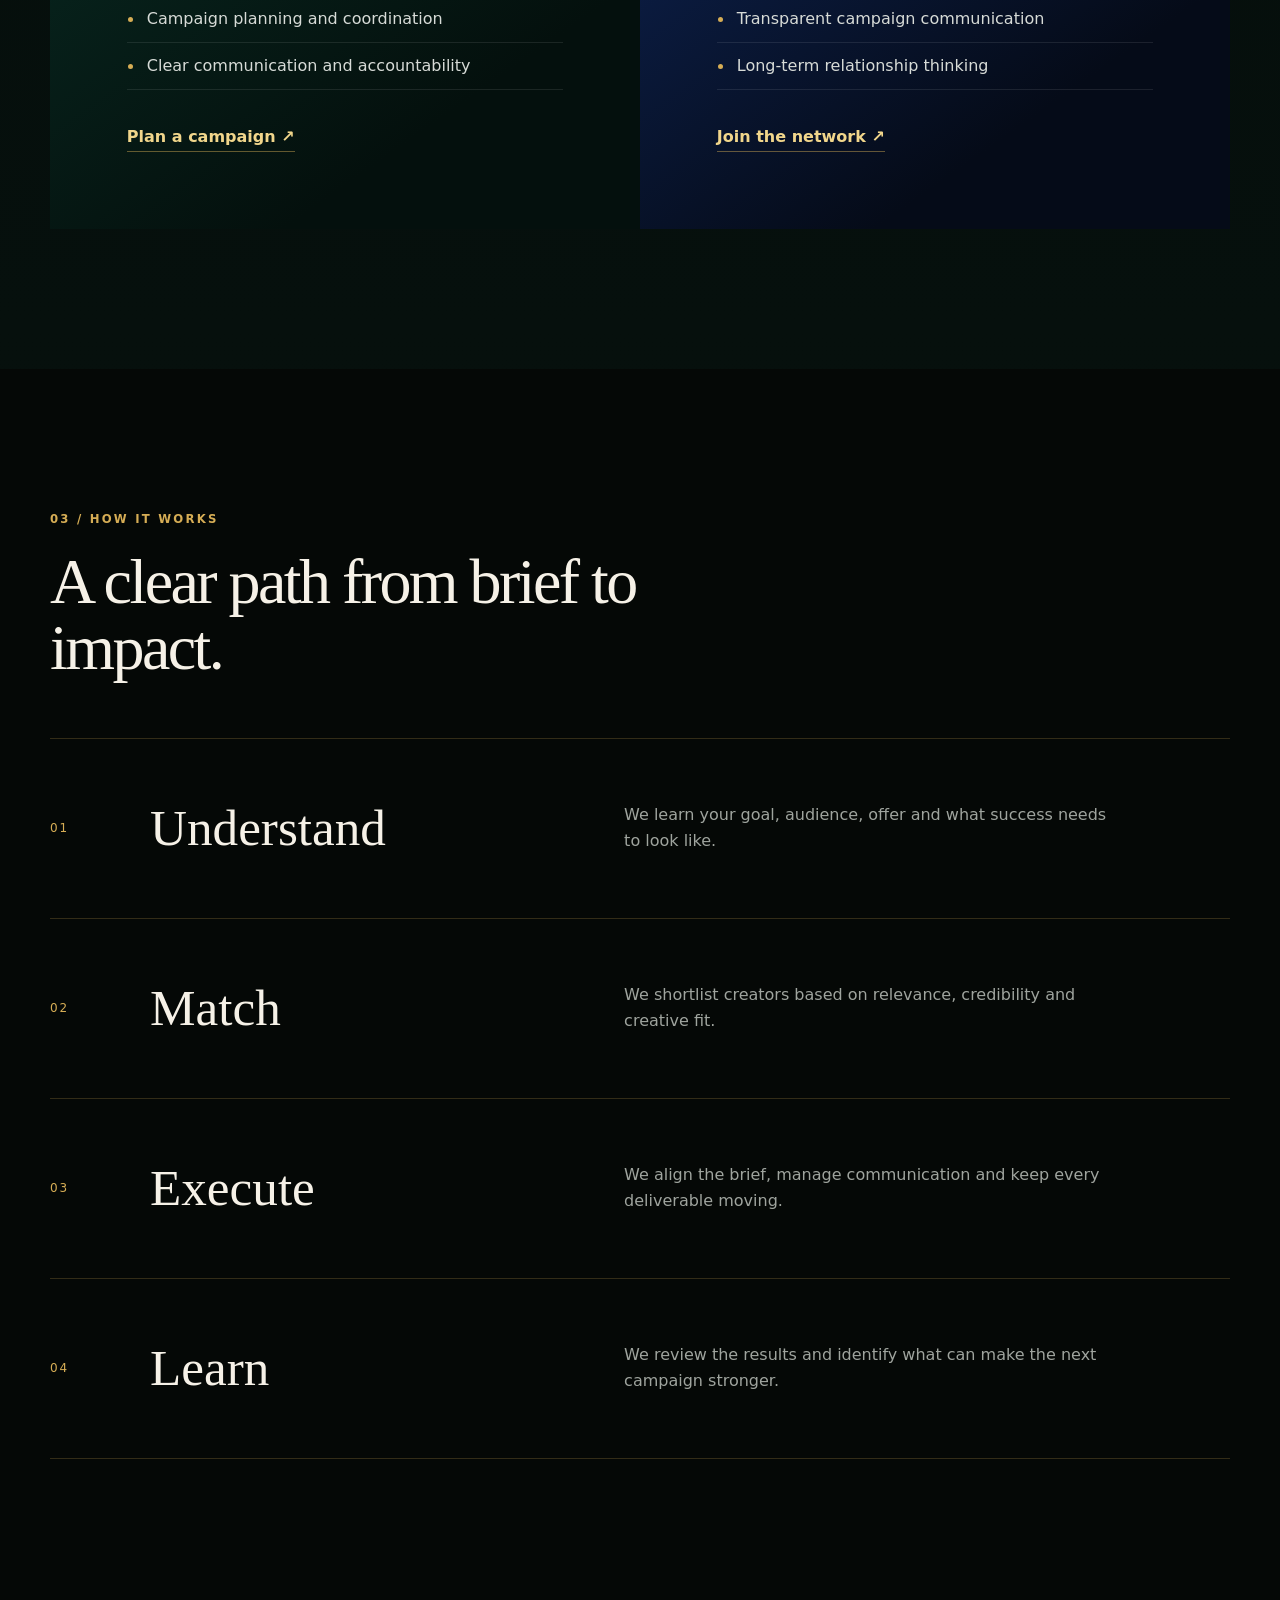
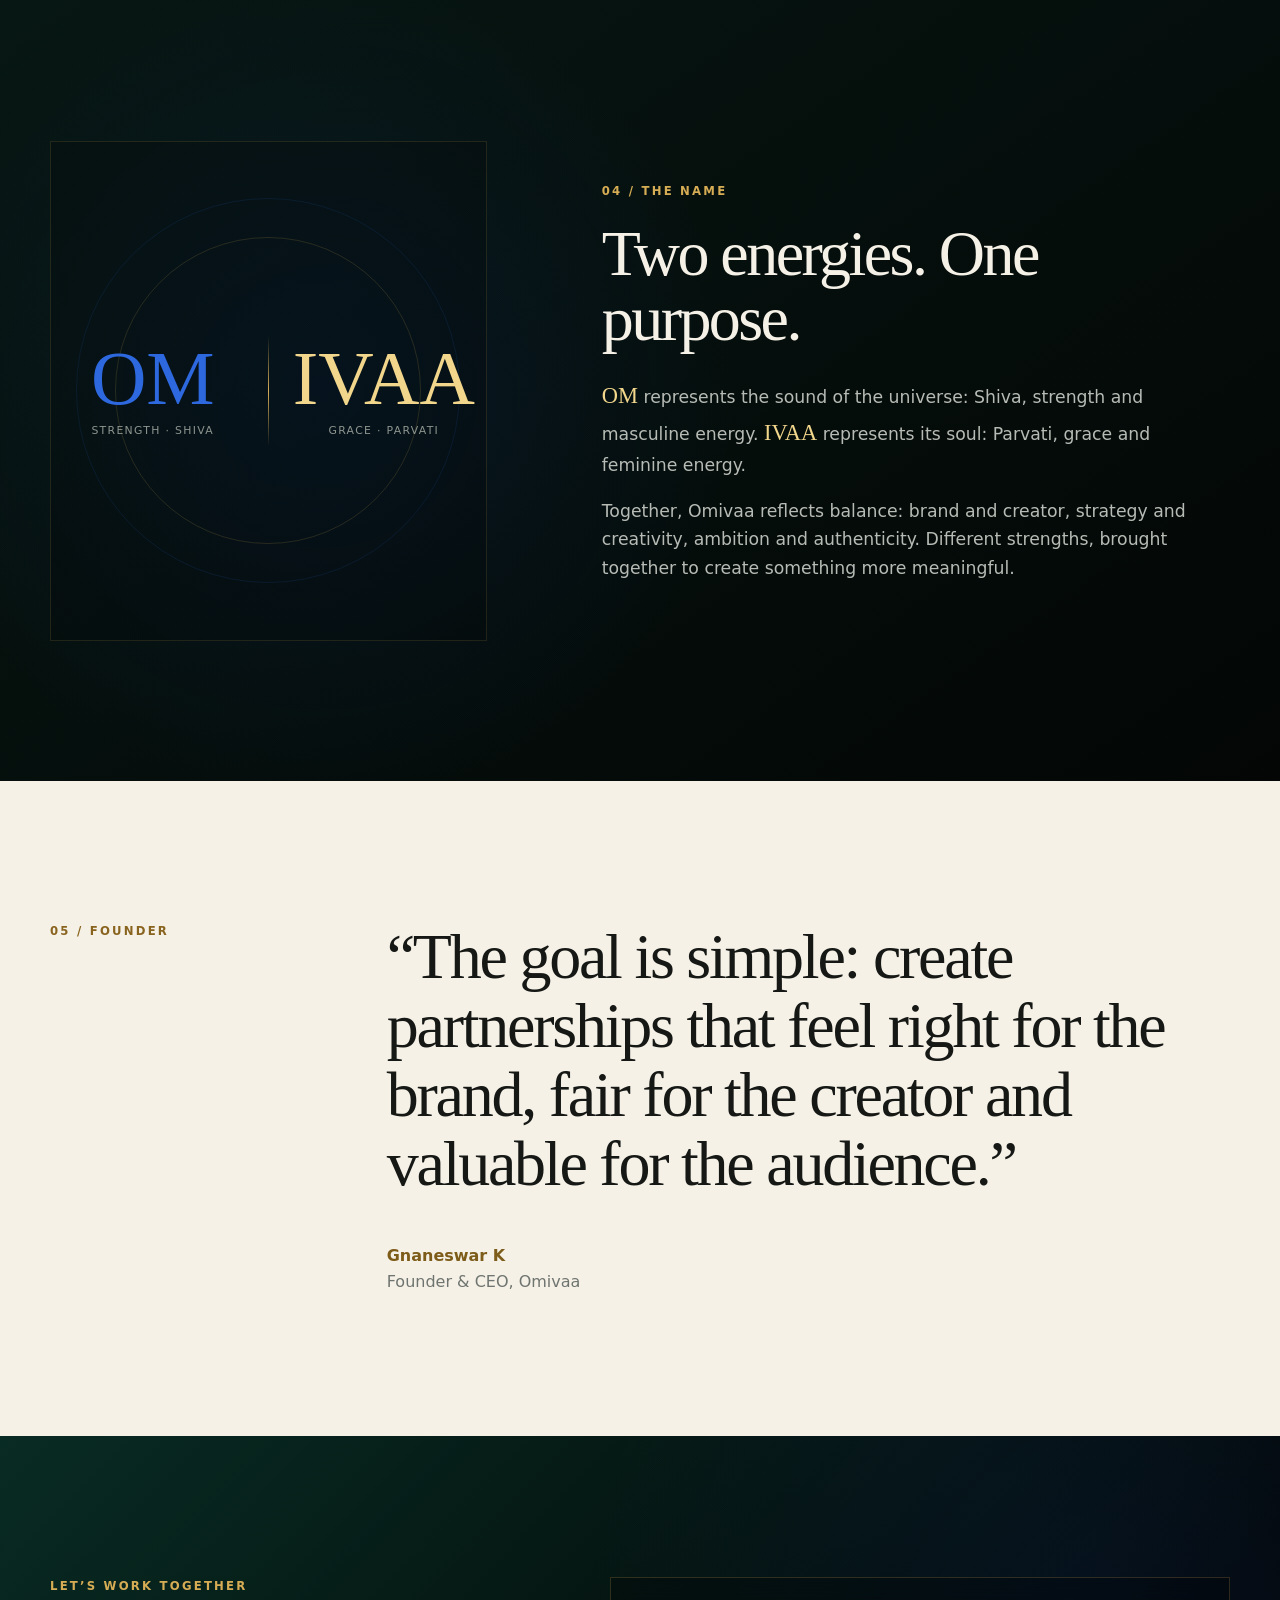
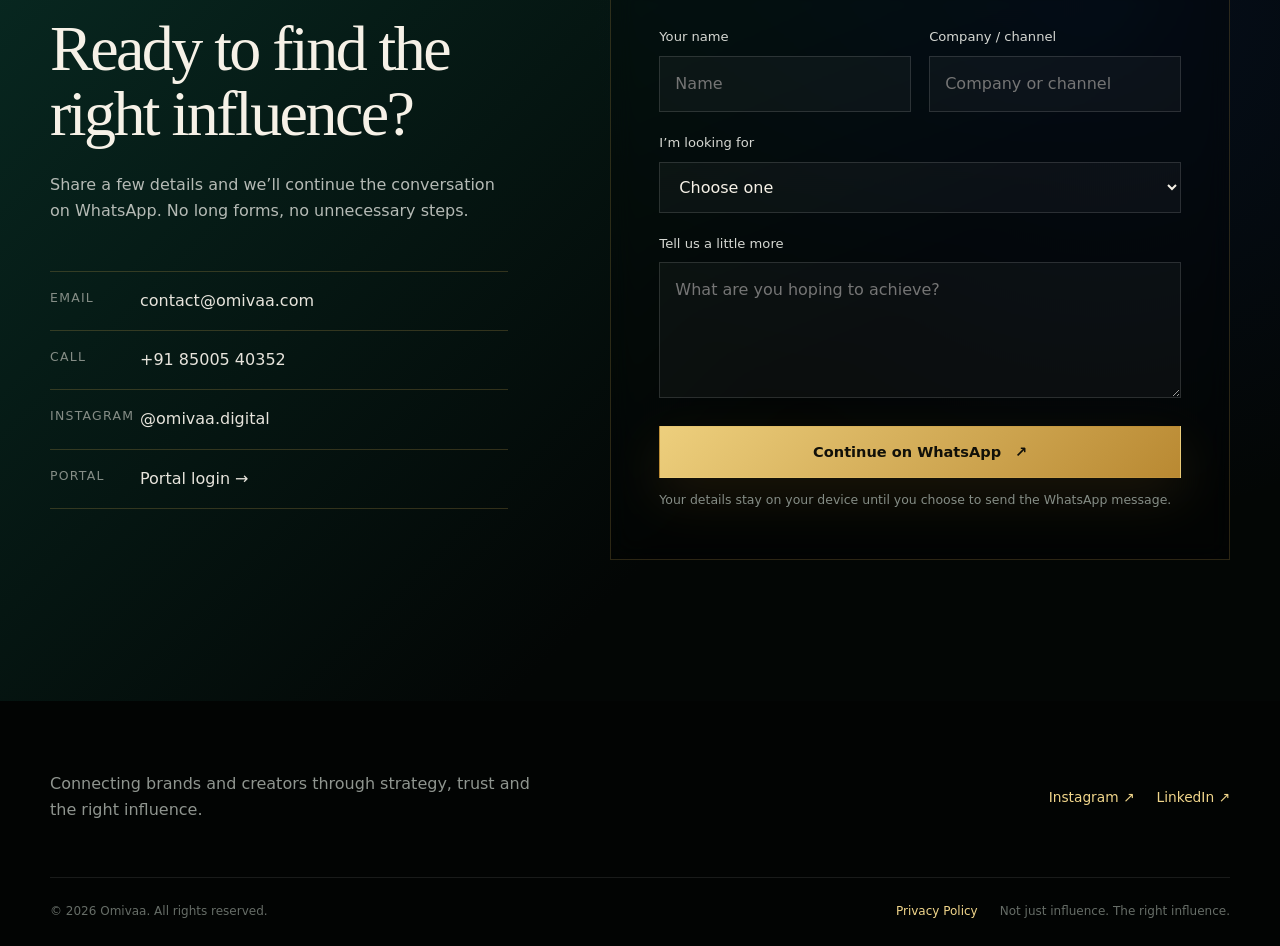
==== commit a1ac6730: "Connect public website to Omivaa portal" ====
--- a/index.html
+++ b/index.html
@@ -30,6 +30,7 @@
         <a href="#story">Our story</a>
         <a href="#contact">Contact</a>
         <a class="nav-cta" href="#contact">Start a campaign <span aria-hidden="true">↗</span></a>
+        <a class="nav-cta" href="https://portal.omivaa.com/">Portal login <span aria-hidden="true">→</span></a>
       </nav>
     </div>
   </header>
@@ -223,6 +224,7 @@
             <a href="mailto:contact@omivaa.com"><span>Email</span>contact@omivaa.com</a>
             <a href="tel:+918500540352"><span>Call</span>+91 85005 40352</a>
             <a href="https://www.instagram.com/omivaa.digital/" target="_blank" rel="noopener"><span>Instagram</span>@omivaa.digital</a>
+            <a href="https://portal.omivaa.com/"><span>Portal</span>Portal login →</a>
           </div>
         </div>
 
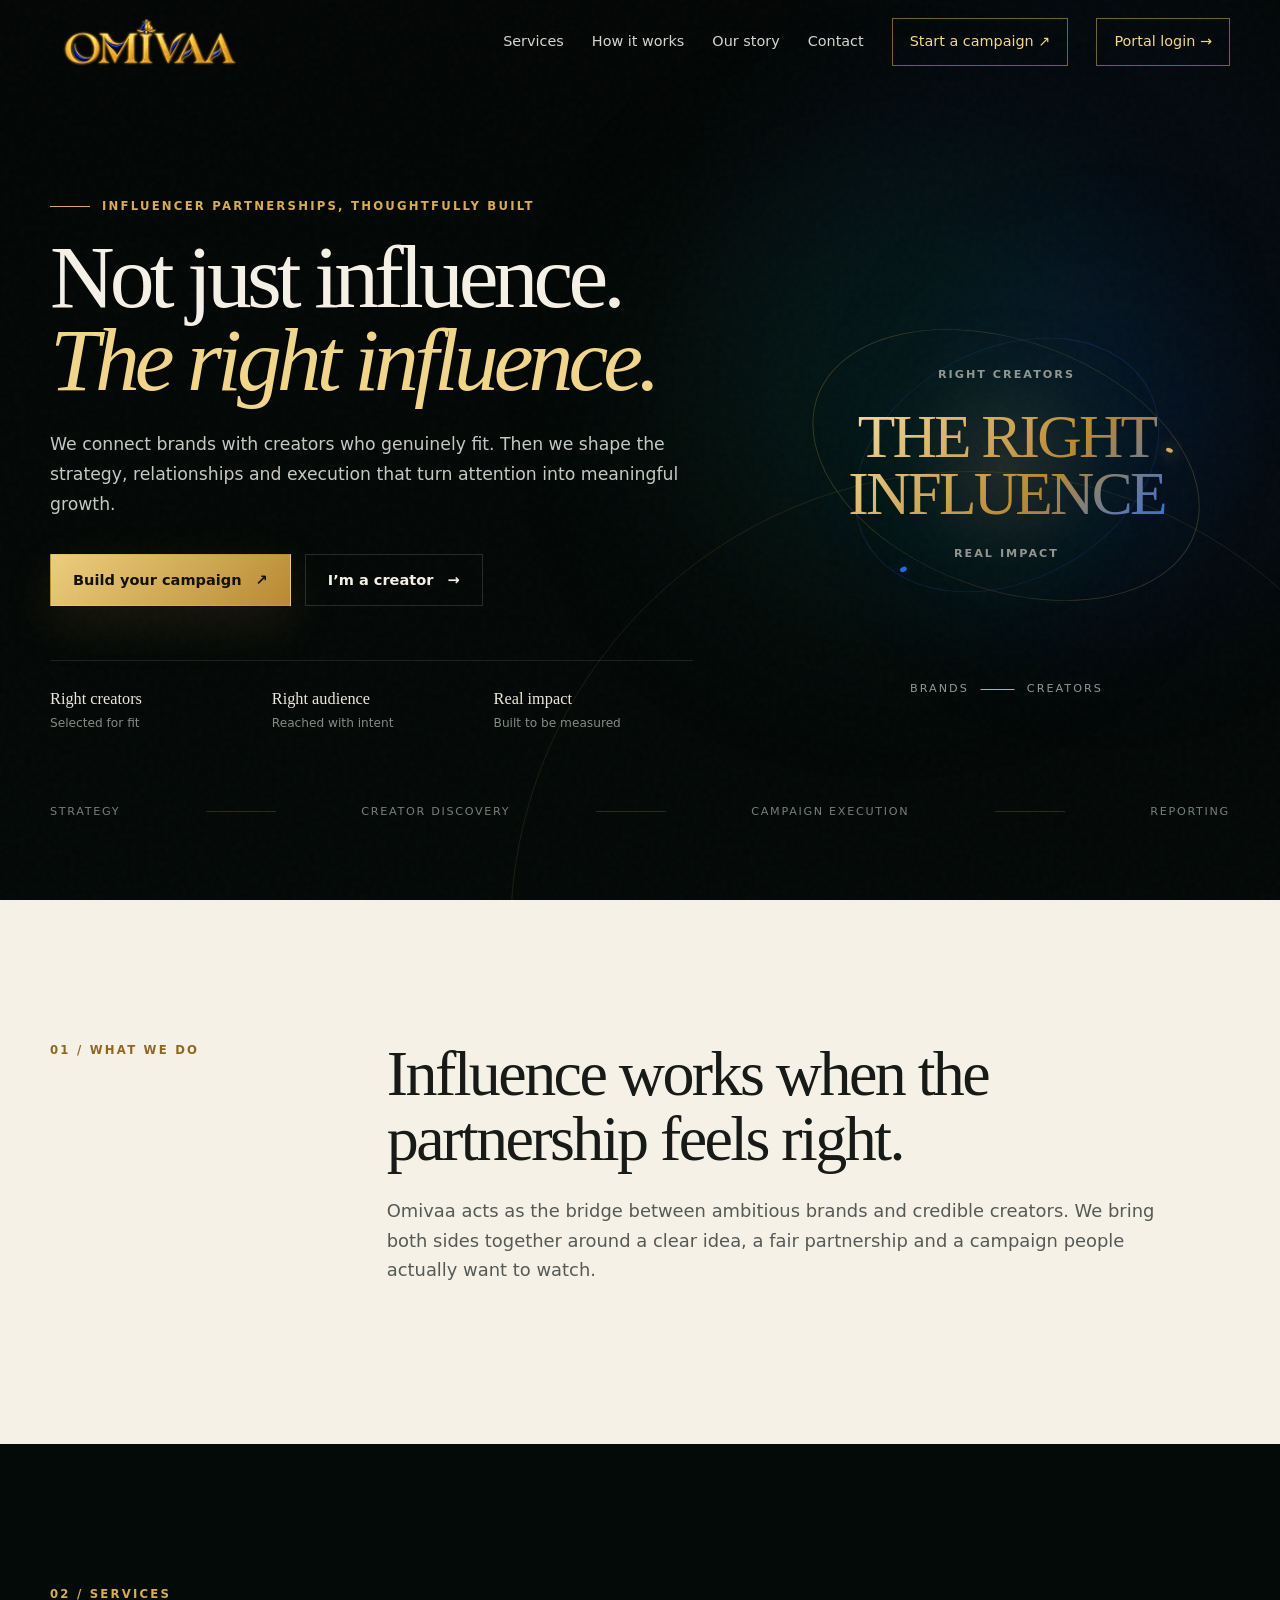
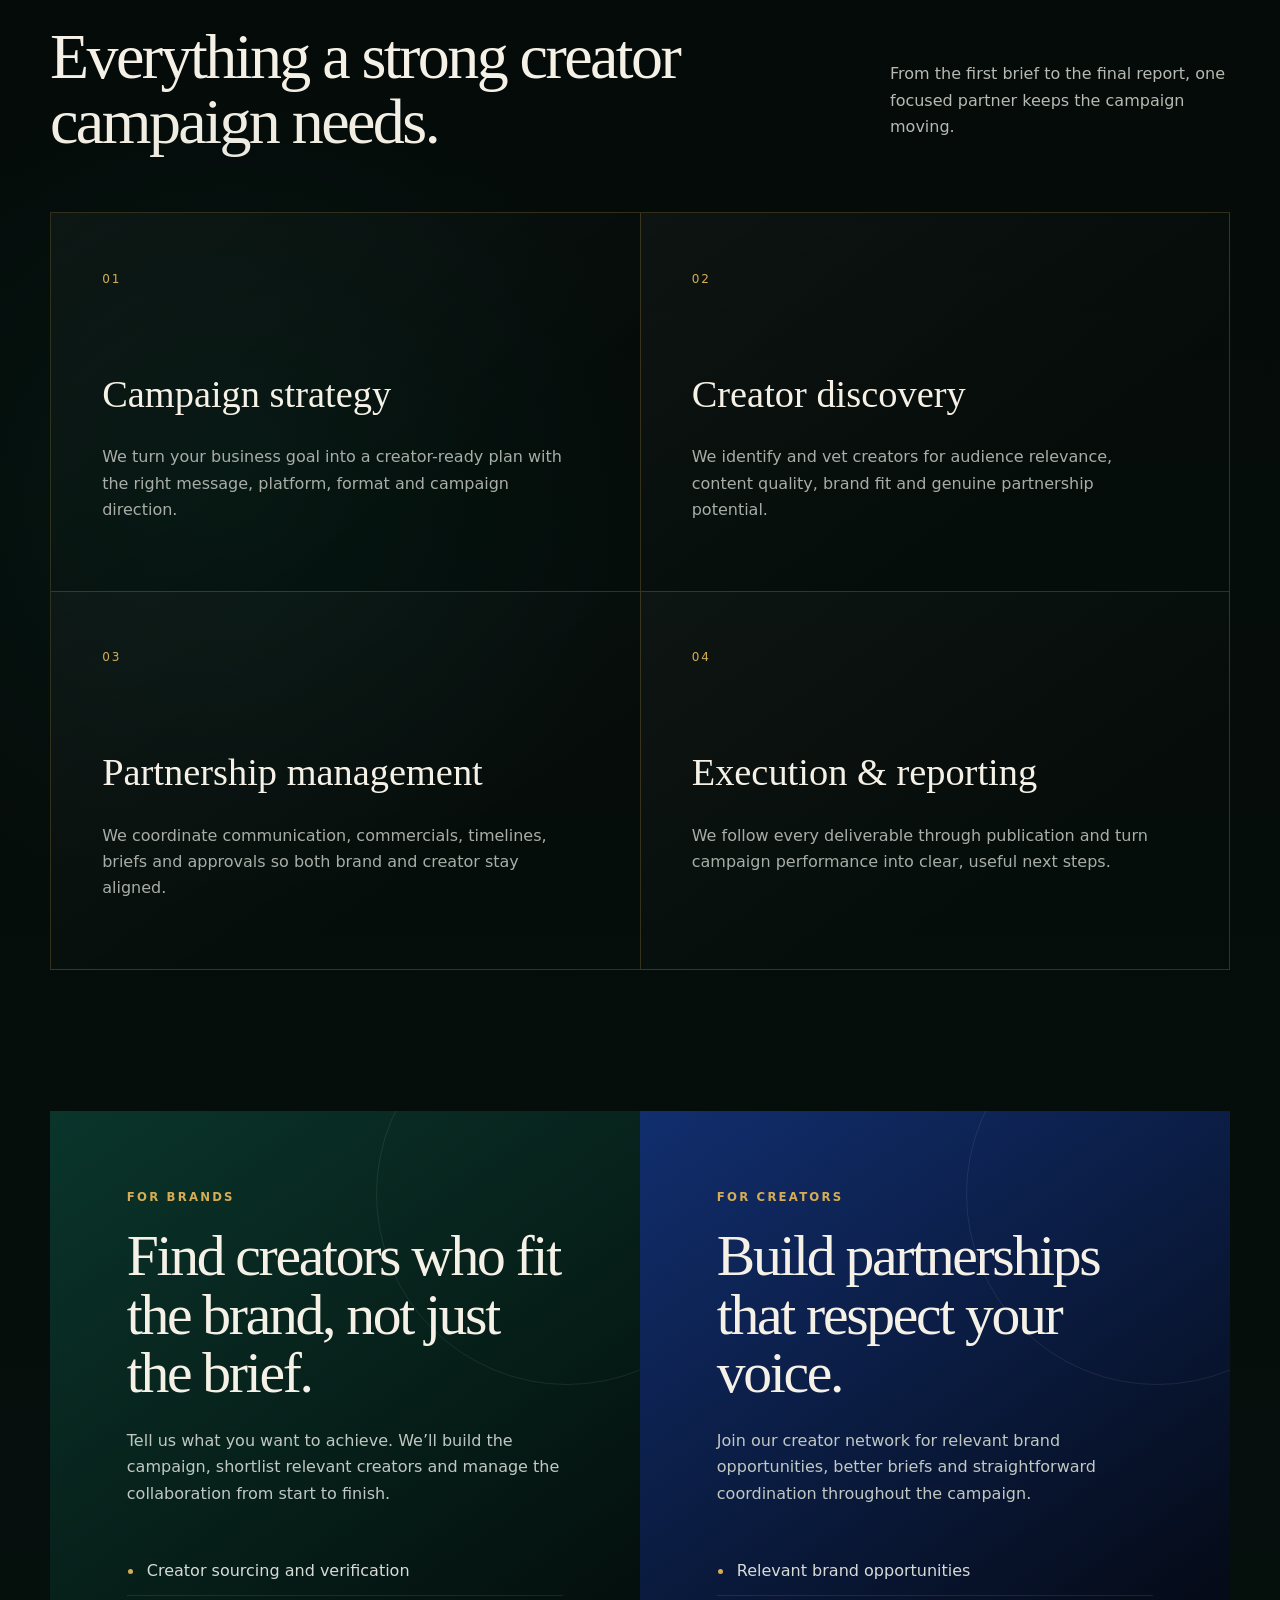
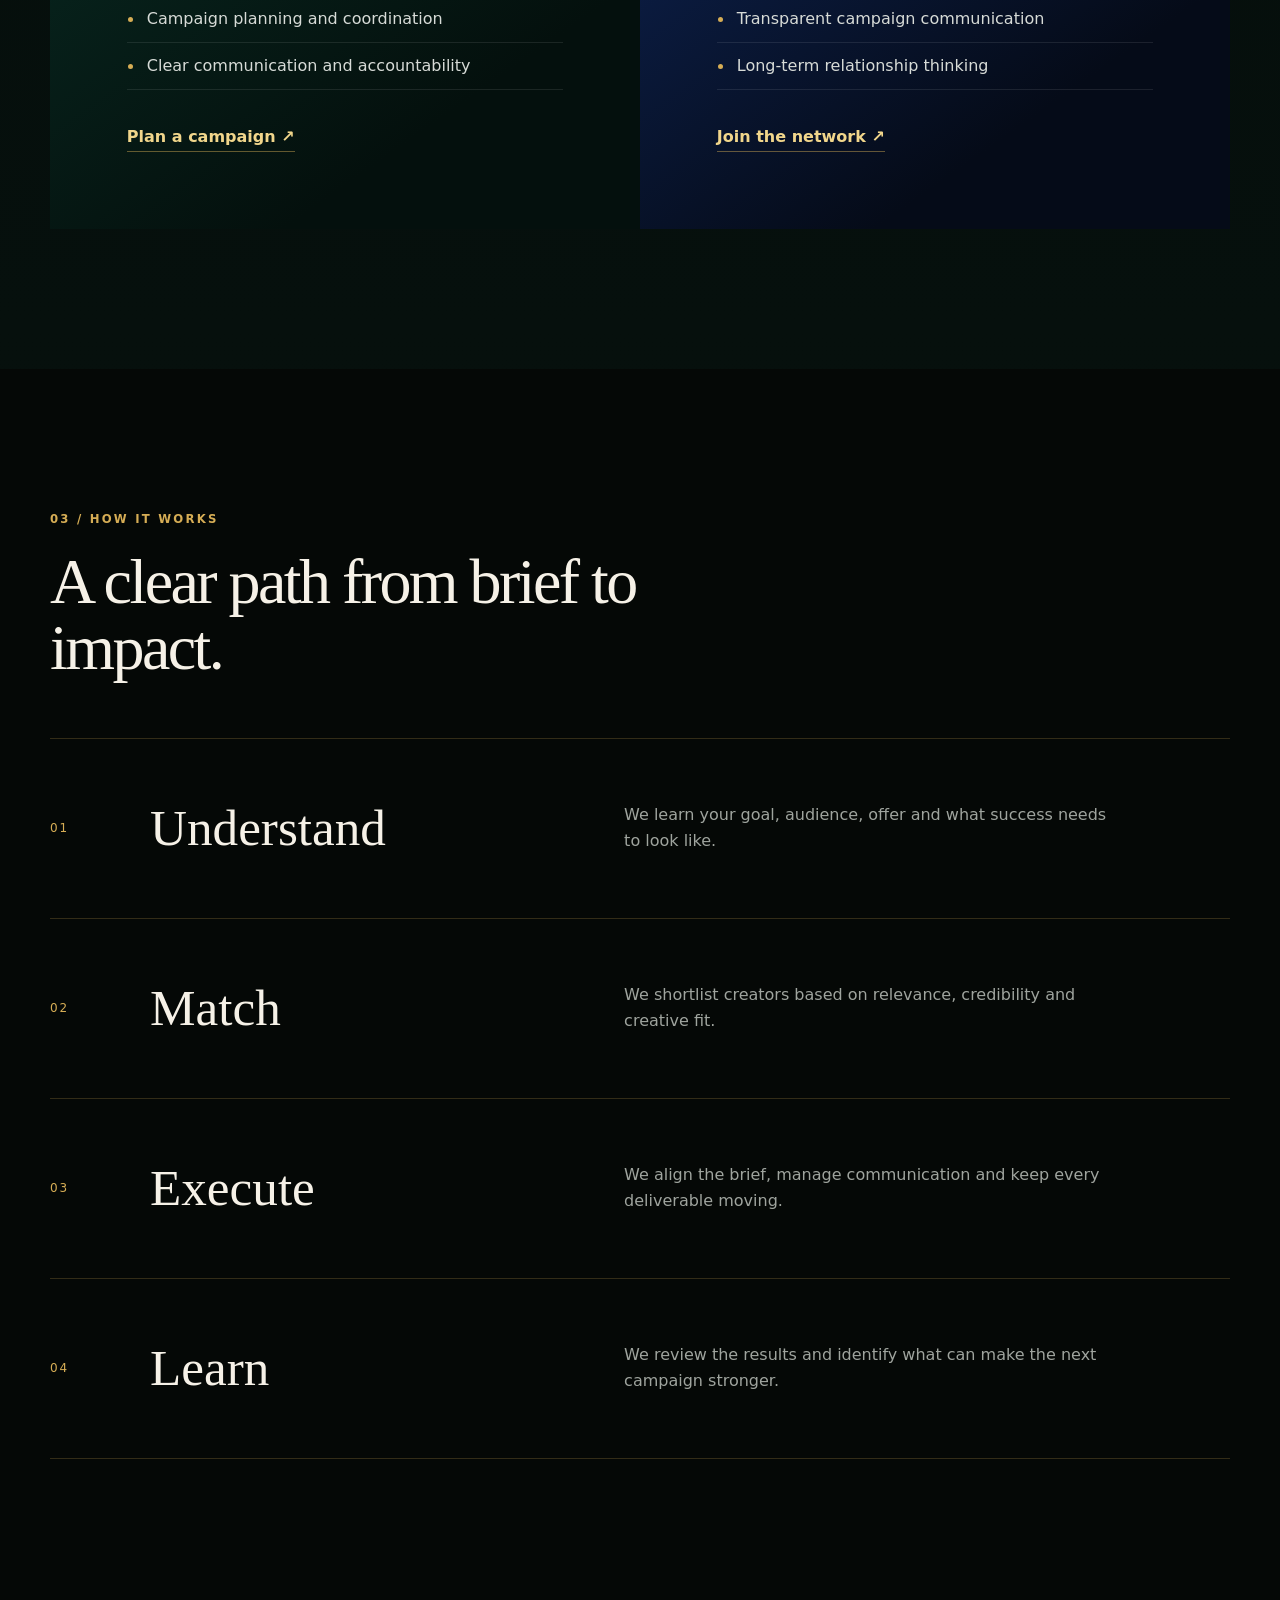
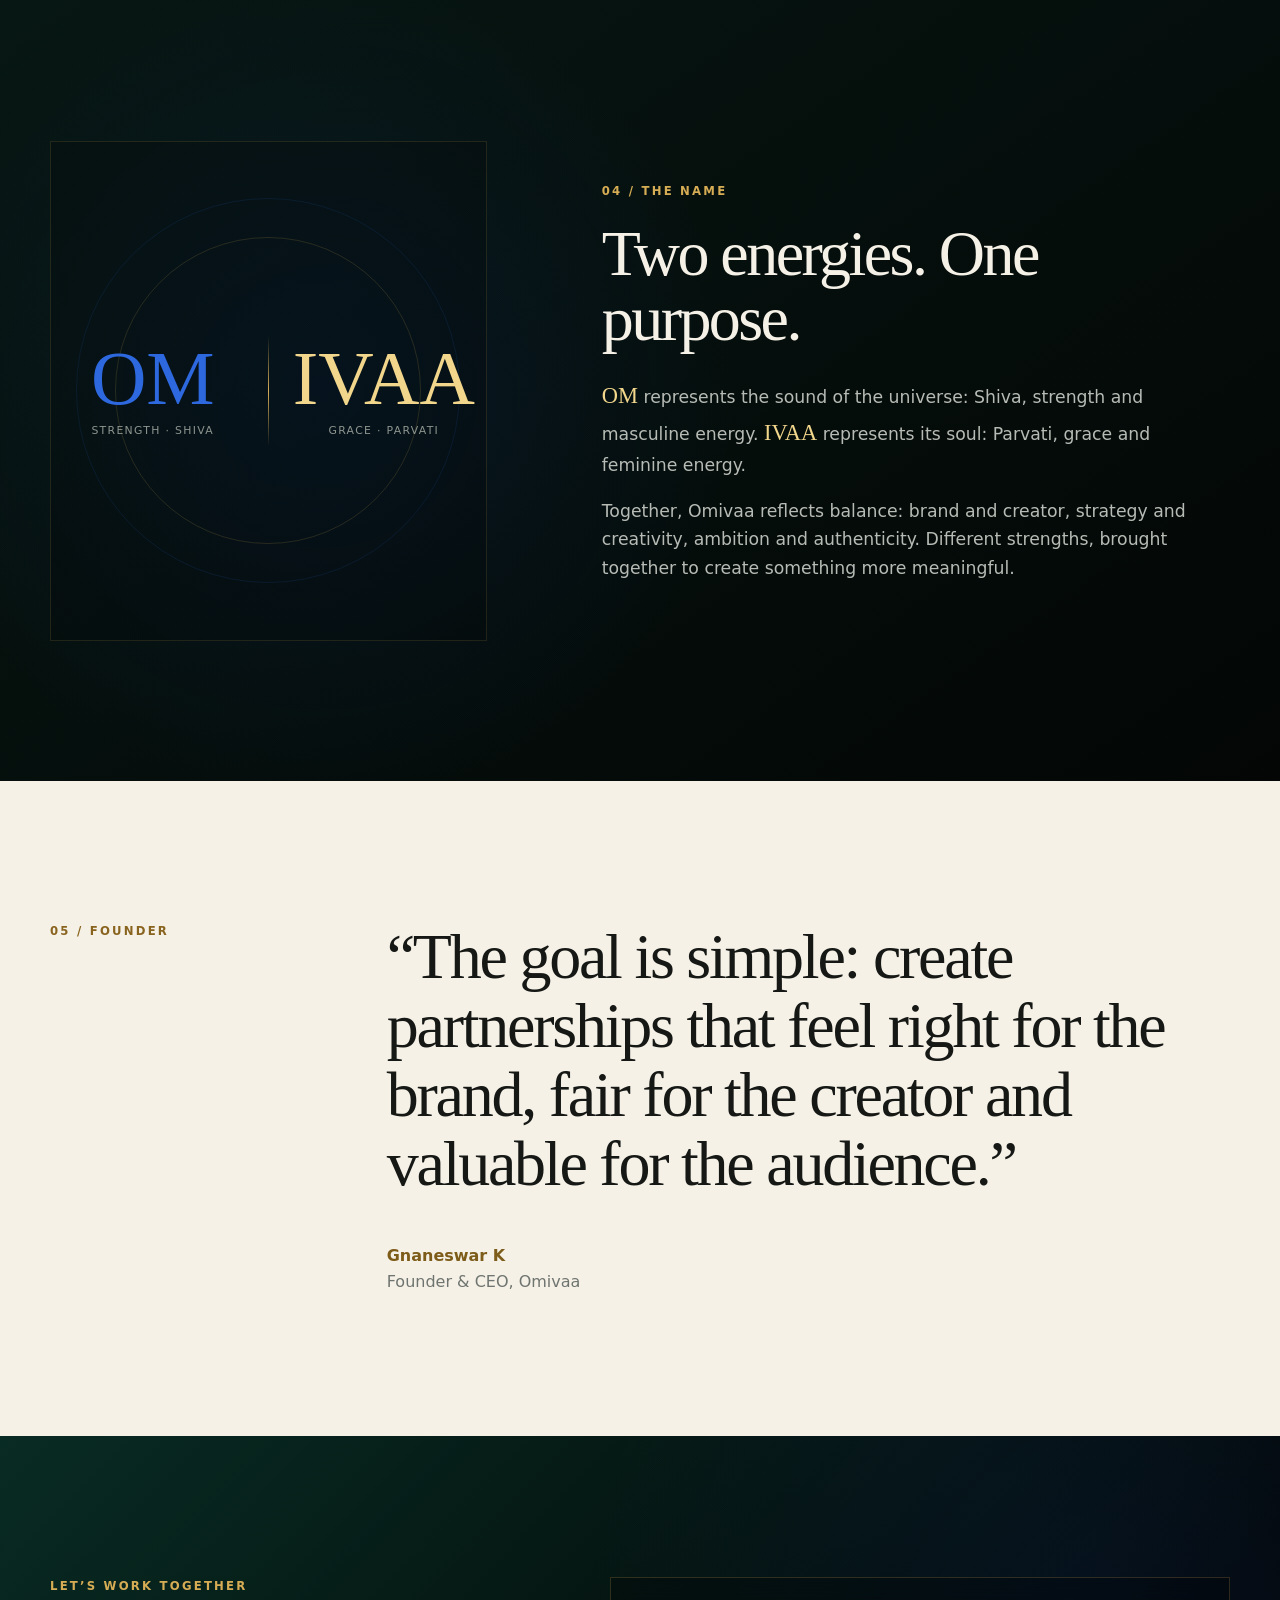
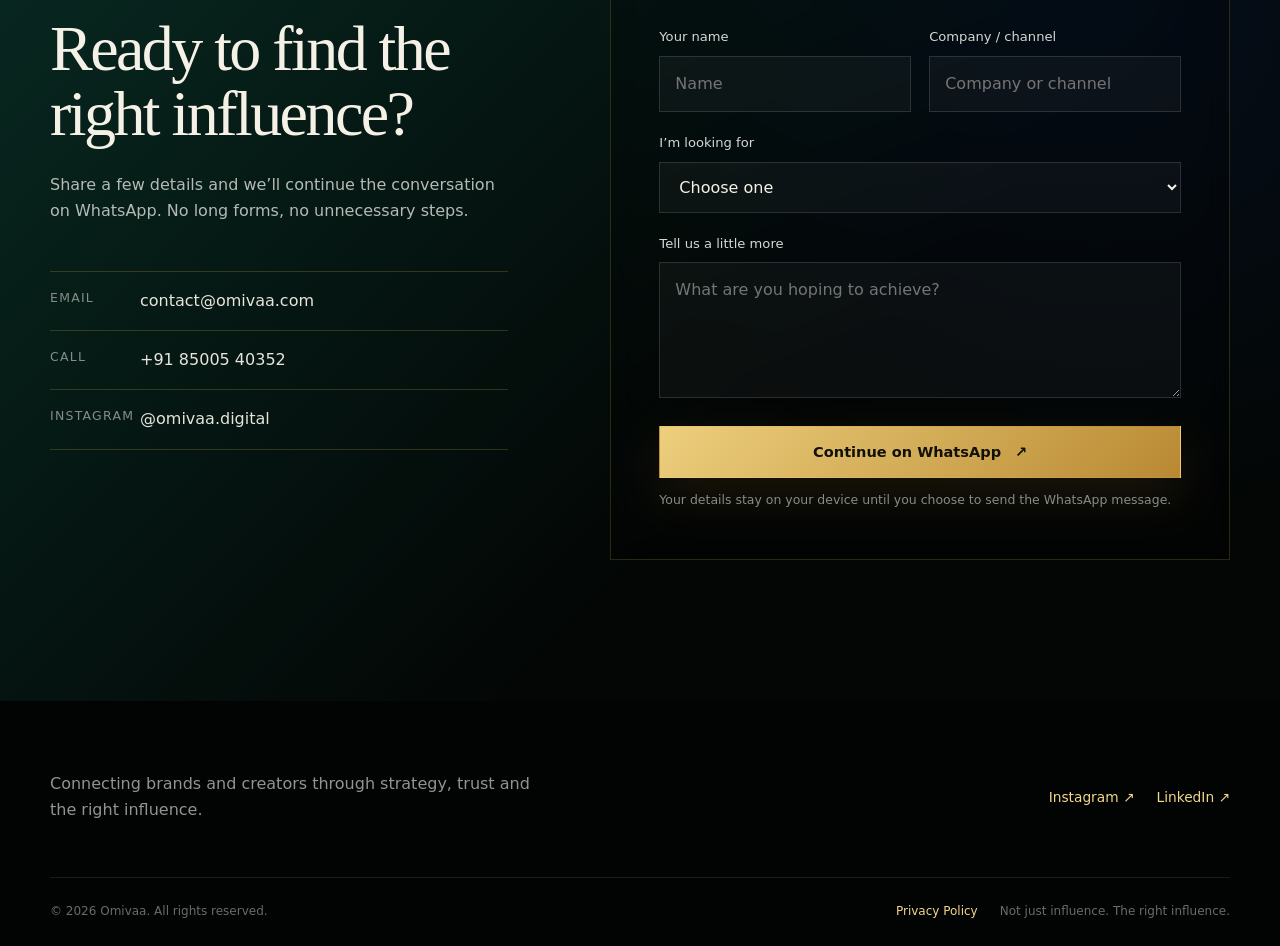
==== commit db7a675d: "Keep portal login in header and simplify contact links Removed portal link from direct links section" ====
--- a/index.html
+++ b/index.html
@@ -224,7 +224,6 @@
             <a href="mailto:contact@omivaa.com"><span>Email</span>contact@omivaa.com</a>
             <a href="tel:+918500540352"><span>Call</span>+91 85005 40352</a>
             <a href="https://www.instagram.com/omivaa.digital/" target="_blank" rel="noopener"><span>Instagram</span>@omivaa.digital</a>
-            <a href="https://portal.omivaa.com/"><span>Portal</span>Portal login →</a>
           </div>
         </div>
 
